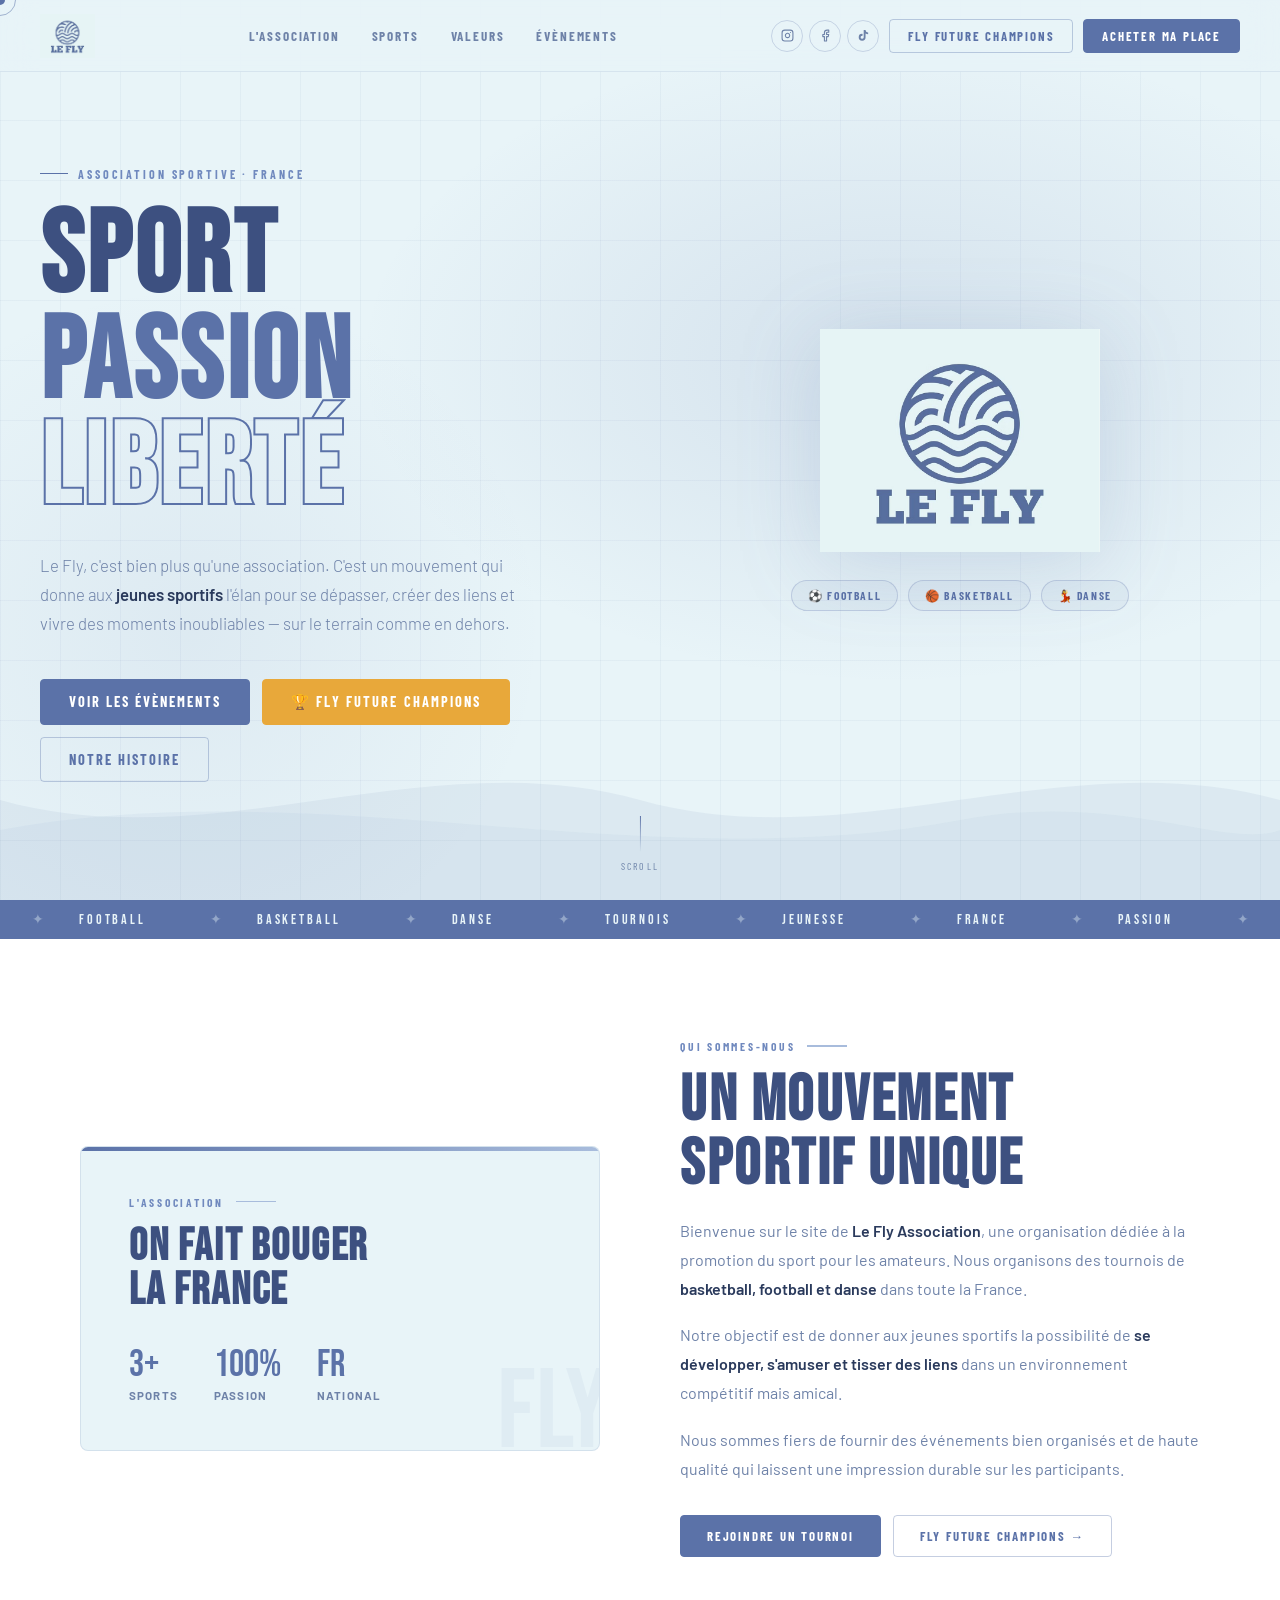
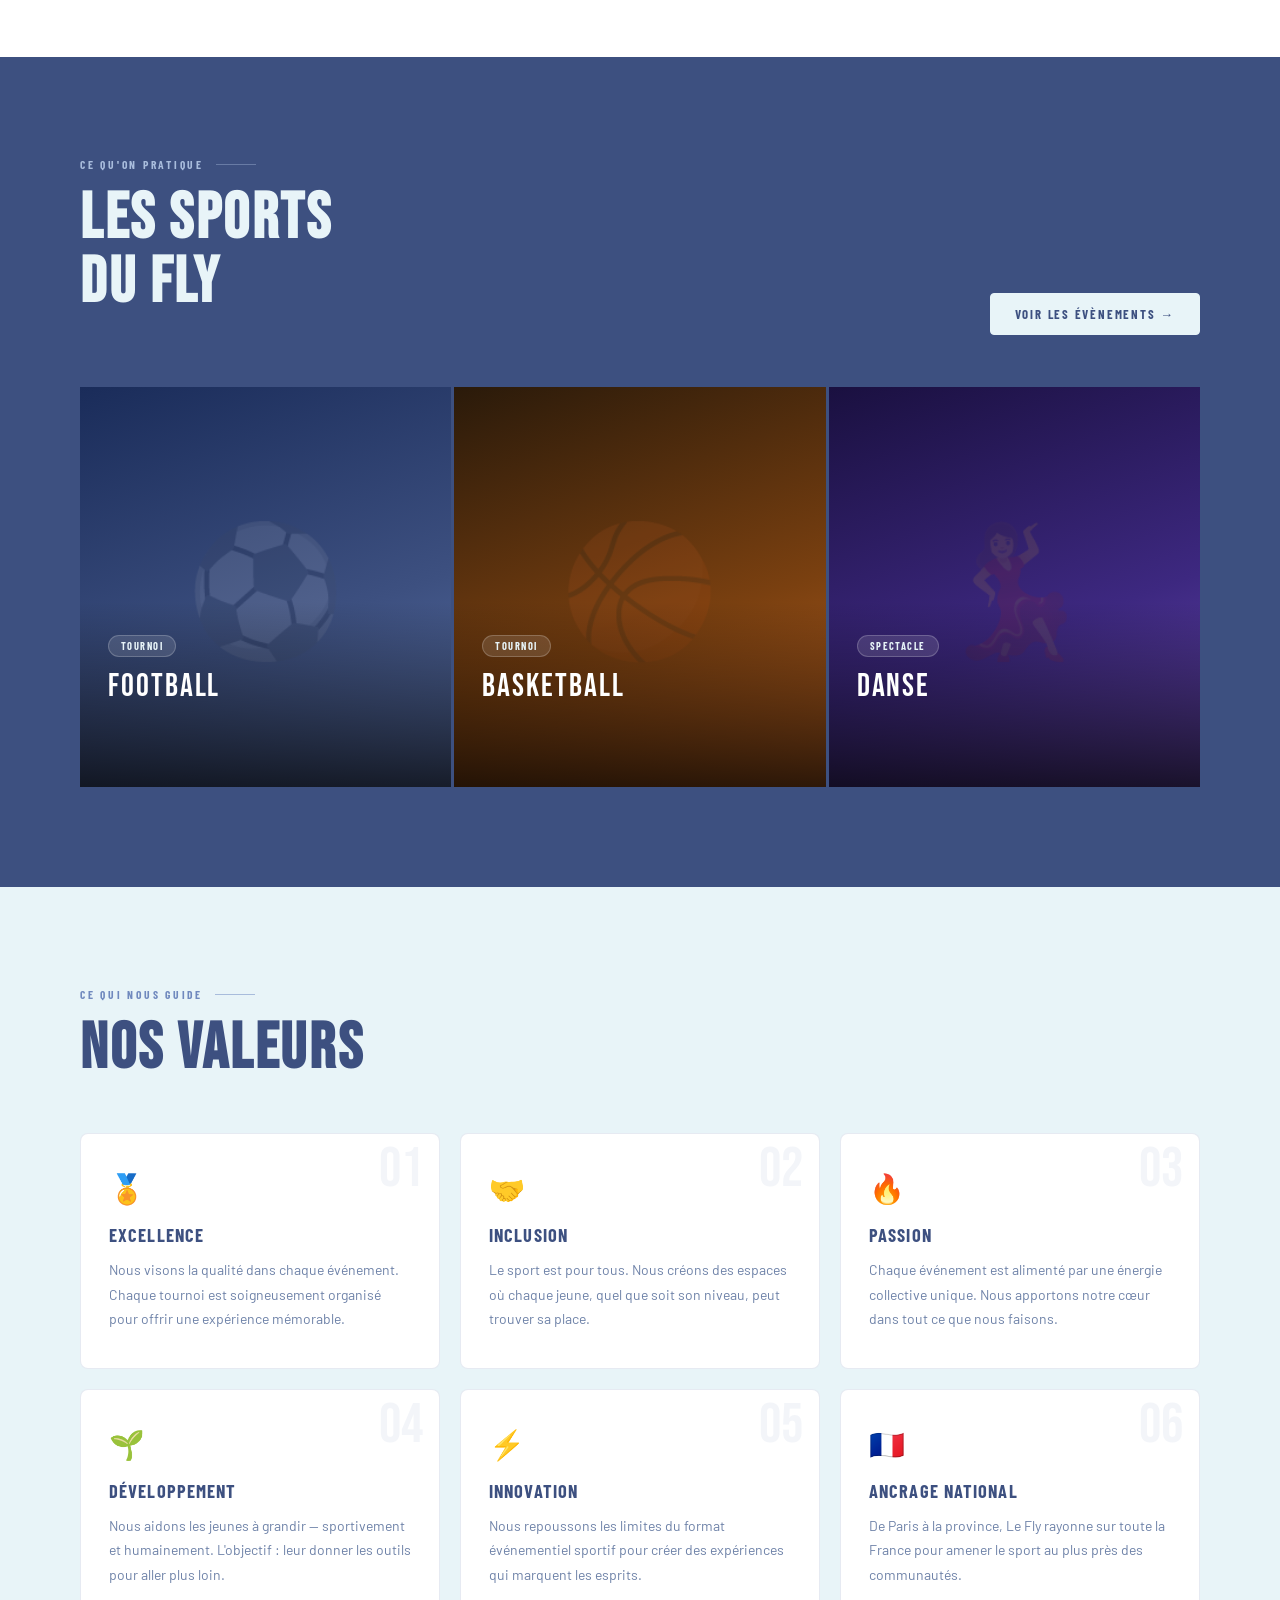
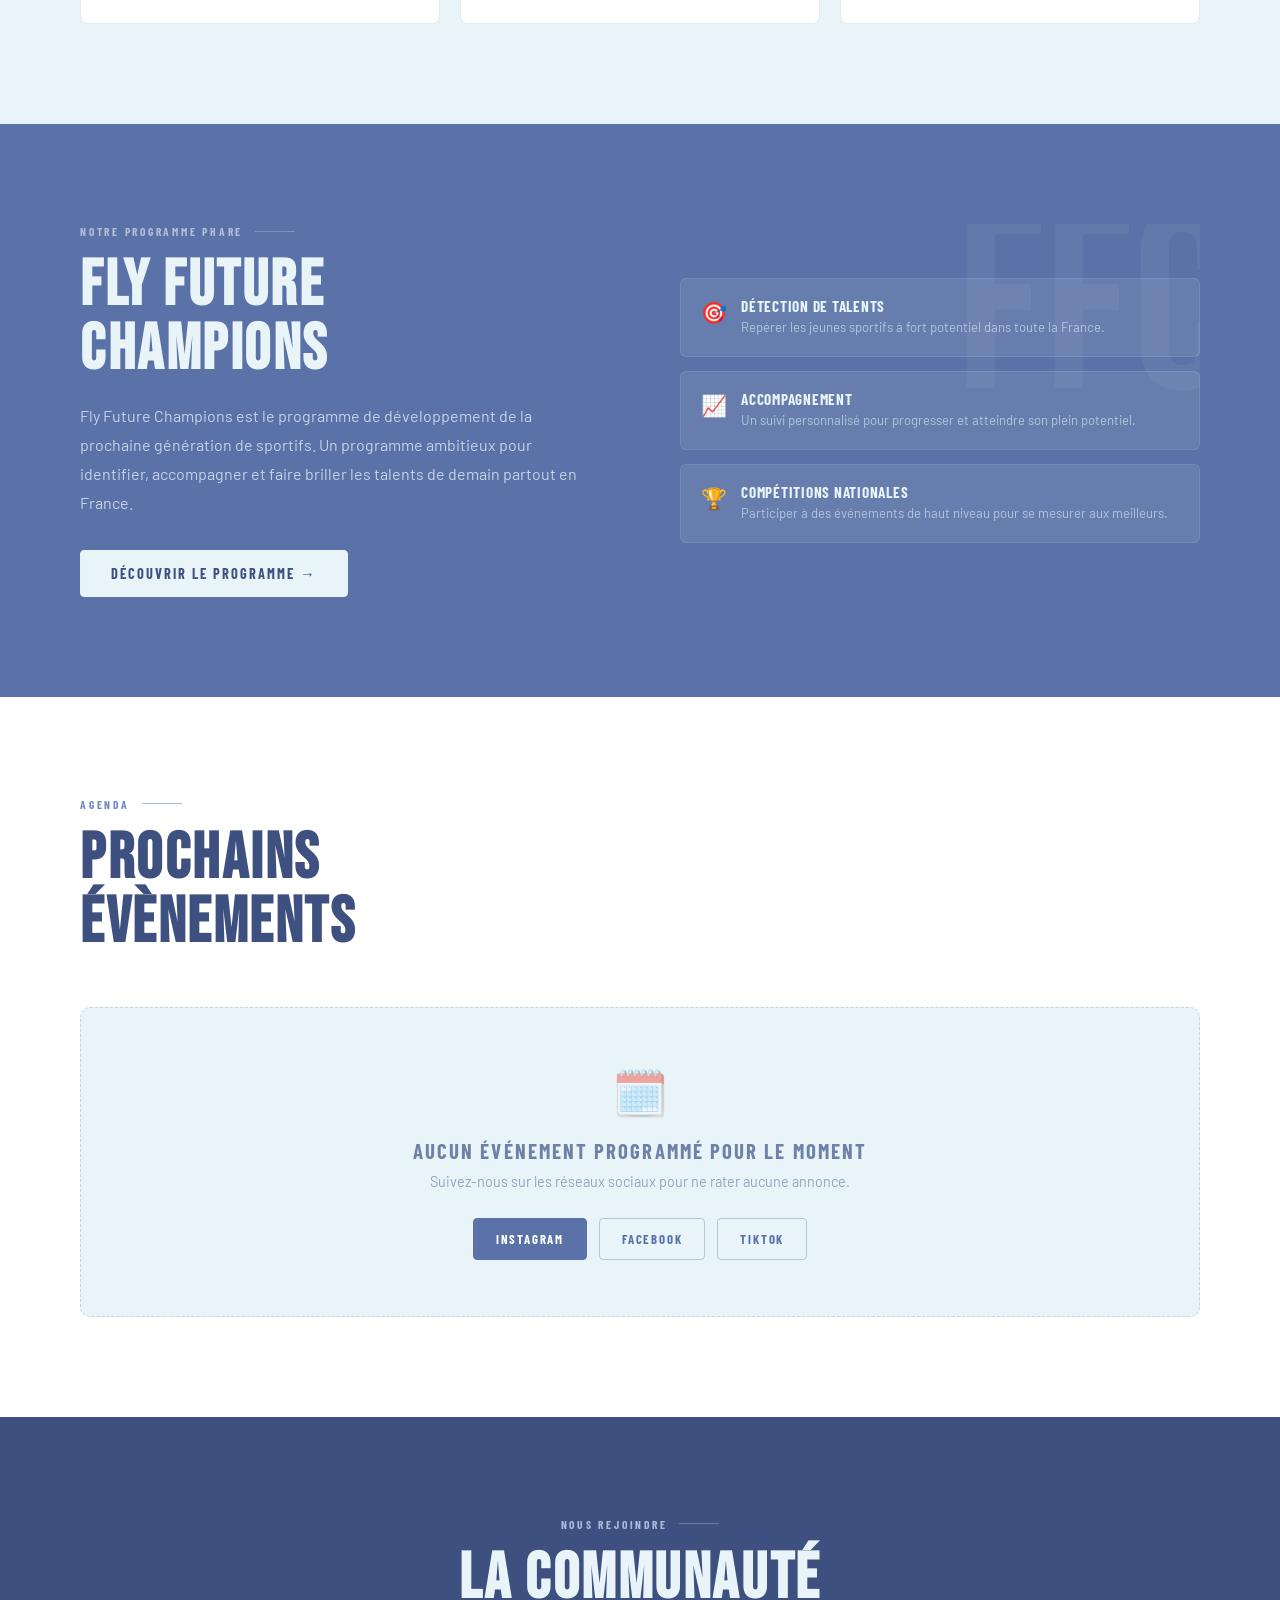
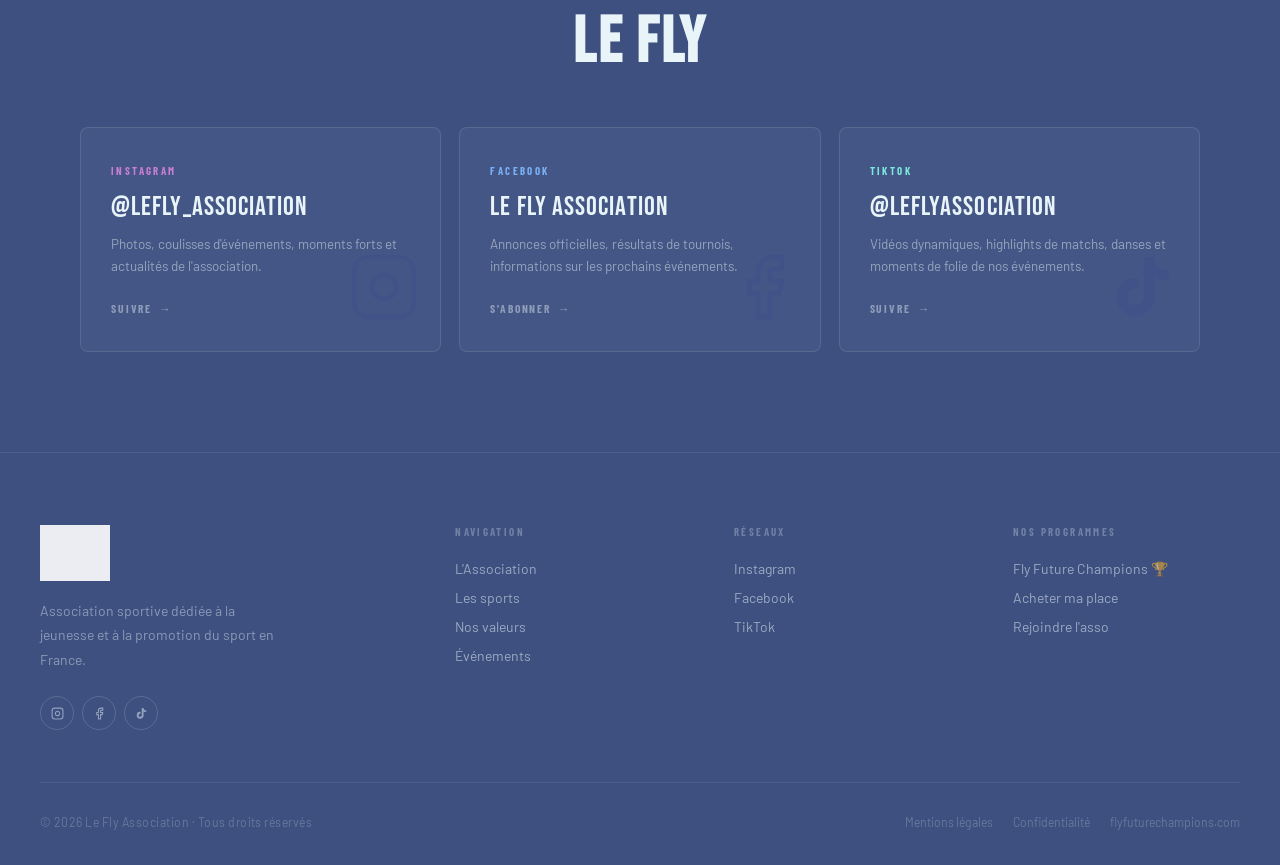
==== index.html @ 6121c0f9 "Renommage index.html pour Vercel" ====
<!DOCTYPE html>
<html lang="fr">
<head>
<meta charset="UTF-8">
<meta name="viewport" content="width=device-width, initial-scale=1.0">
<title>Le Fly Association — Sport, Passion, Liberté</title>
<link href="https://fonts.googleapis.com/css2?family=Bebas+Neue&family=Barlow+Condensed:wght@400;600;700;900&family=Barlow:ital,wght@0,300;0,400;0,600;0,800;1,400&display=swap" rel="stylesheet">
<style>
  :root {
    --blue:      #5B72A8;
    --blue-dark: #3d5080;
    --blue-mid:  #7089be;
    --blue-light:#a8bcdc;
    --ice:       #e8f4f8;
    --ice-dark:  #cde3ee;
    --white:     #ffffff;
    --text:      #2a3a5c;
    --text-soft: #6e82a8;
    --accent:    #e8a83a;
  }

  *, *::before, *::after { box-sizing: border-box; margin: 0; padding: 0; }
  html { scroll-behavior: smooth; }
  body {
    background: var(--ice);
    color: var(--text);
    font-family: 'Barlow', sans-serif;
    overflow-x: hidden;
    cursor: none;
  }

  /* CURSOR */
  .cursor { position: fixed; width: 10px; height: 10px; background: var(--blue); border-radius: 50%; pointer-events: none; z-index: 9999; transform: translate(-50%,-50%); transition: transform .15s, background .2s; }
  .cursor-ring { position: fixed; width: 32px; height: 32px; border: 1.5px solid var(--blue); border-radius: 50%; pointer-events: none; z-index: 9998; transform: translate(-50%,-50%); transition: transform .35s, opacity .3s; opacity: 0.5; }

  ::-webkit-scrollbar { width: 4px; }
  ::-webkit-scrollbar-track { background: var(--ice); }
  ::-webkit-scrollbar-thumb { background: var(--blue); border-radius: 2px; }

  /* ── HEADER ── */
  header {
    position: fixed; top: 0; left: 0; right: 0;
    z-index: 100;
    height: 72px;
    padding: 0 40px;
    display: flex; align-items: center; justify-content: space-between;
    background: rgba(232,244,248,0.92);
    backdrop-filter: blur(16px);
    -webkit-backdrop-filter: blur(16px);
    border-bottom: 1px solid rgba(91,114,168,0.12);
    transition: background .3s;
  }
  header.scrolled {
    background: rgba(255,255,255,0.96);
    box-shadow: 0 2px 20px rgba(91,114,168,0.1);
  }

  .logo-wrap {
    display: flex; align-items: center; gap: 10px;
    text-decoration: none;
  }
  .logo-img { height: 44px; width: auto; }
  .logo-text {
    font-family: 'Bebas Neue', sans-serif;
    font-size: 1.6rem;
    letter-spacing: 0.12em;
    color: var(--blue);
    display: none;
  }

  nav { display: flex; align-items: center; gap: 4px; }
  nav a {
    font-family: 'Barlow Condensed', sans-serif;
    font-size: 0.82rem; font-weight: 700;
    letter-spacing: 0.14em; text-transform: uppercase;
    color: var(--text-soft);
    text-decoration: none;
    padding: 7px 14px; border-radius: 3px;
    transition: color .2s, background .2s;
  }
  nav a:hover { color: var(--blue); background: rgba(91,114,168,0.08); }

  .header-ctas { display: flex; align-items: center; gap: 10px; }

  .social-icons { display: flex; align-items: center; gap: 6px; }
  .social-icons a {
    display: flex; align-items: center; justify-content: center;
    width: 32px; height: 32px;
    border-radius: 50%;
    border: 1.5px solid rgba(91,114,168,0.25);
    color: var(--text-soft);
    text-decoration: none;
    transition: all .25s;
  }
  .social-icons a:hover { border-color: var(--blue); color: var(--blue); background: rgba(91,114,168,0.08); }

  .btn {
    display: inline-flex; align-items: center; gap: 7px;
    font-family: 'Barlow Condensed', sans-serif;
    font-weight: 700; font-size: 0.8rem;
    letter-spacing: 0.14em; text-transform: uppercase;
    text-decoration: none;
    padding: 8px 18px; border-radius: 4px;
    transition: all .25s; white-space: nowrap;
  }
  .btn-blue { background: var(--blue); color: var(--white); border: 1.5px solid var(--blue); }
  .btn-blue:hover { background: var(--blue-dark); border-color: var(--blue-dark); transform: translateY(-1px); }
  .btn-outline { border: 1.5px solid rgba(91,114,168,0.35); color: var(--blue); }
  .btn-outline:hover { border-color: var(--blue); background: rgba(91,114,168,0.08); }
  .btn-accent { background: var(--accent); color: var(--white); border: 1.5px solid var(--accent); }
  .btn-accent:hover { background: #d4952a; border-color: #d4952a; transform: translateY(-1px); }

  /* ── HERO ── */
  #hero {
    min-height: 100vh;
    display: flex; align-items: center;
    padding: 100px 40px 60px;
    position: relative; overflow: hidden;
  }
  .hero-bg {
    position: absolute; inset: 0;
    background:
      radial-gradient(ellipse 70% 60% at 70% 40%, rgba(91,114,168,0.14) 0%, transparent 60%),
      radial-gradient(ellipse 50% 70% at 15% 70%, rgba(91,114,168,0.08) 0%, transparent 55%);
  }
  .hero-waves {
    position: absolute; bottom: 0; left: 0; right: 0;
    height: 180px; overflow: hidden;
  }
  .hero-waves svg { width: 100%; height: 100%; }

  .hero-grid {
    position: absolute; inset: 0;
    background-image:
      linear-gradient(rgba(91,114,168,.06) 1px, transparent 1px),
      linear-gradient(90deg, rgba(91,114,168,.06) 1px, transparent 1px);
    background-size: 60px 60px;
  }

  .hero-inner {
    position: relative; z-index: 2;
    display: grid; grid-template-columns: 1fr 1fr;
    gap: 80px; align-items: center;
    max-width: 1200px; margin: 0 auto; width: 100%;
  }

  .hero-left {}
  .hero-eyebrow {
    display: inline-flex; align-items: center; gap: 10px;
    font-family: 'Barlow Condensed', sans-serif;
    font-size: 0.75rem; font-weight: 700;
    letter-spacing: 0.24em; text-transform: uppercase;
    color: var(--blue-mid);
    margin-bottom: 24px;
    opacity: 0; animation: fadeUp .7s .2s forwards;
  }
  .hero-eyebrow::before { content: ''; display: block; width: 28px; height: 1.5px; background: var(--blue); }

  .hero-title {
    font-family: 'Bebas Neue', sans-serif;
    font-size: clamp(4rem, 9vw, 8rem);
    line-height: 0.92; letter-spacing: 0.03em;
    color: var(--blue-dark);
    margin-bottom: 28px;
    opacity: 0; animation: fadeUp .7s .32s forwards;
  }
  .hero-title em { font-style: normal; color: var(--blue); }
  .hero-title .stroke {
    -webkit-text-stroke: 2px var(--blue);
    color: transparent;
  }

  .hero-sub {
    font-size: 1.05rem; font-weight: 300; line-height: 1.75;
    color: var(--text-soft);
    max-width: 480px; margin-bottom: 40px;
    opacity: 0; animation: fadeUp .7s .44s forwards;
  }
  .hero-sub strong { color: var(--text); font-weight: 600; }

  .hero-actions {
    display: flex; gap: 12px; flex-wrap: wrap;
    opacity: 0; animation: fadeUp .7s .56s forwards;
  }

  .hero-right {
    display: flex; flex-direction: column; align-items: center; gap: 28px;
    opacity: 0; animation: fadeIn 1s .6s forwards;
  }
  .hero-logo-big {
    width: min(280px, 100%);
    background: transparent;
    mix-blend-mode: multiply;
    filter: drop-shadow(0 12px 40px rgba(91,114,168,0.18));
    animation: float 5s ease-in-out infinite;
  }
  .hero-sports-pills {
    display: flex; gap: 10px; flex-wrap: wrap; justify-content: center;
  }
  .pill {
    font-family: 'Barlow Condensed', sans-serif;
    font-size: 0.72rem; font-weight: 700; letter-spacing: 0.14em; text-transform: uppercase;
    padding: 7px 16px; border-radius: 20px;
    border: 1.5px solid rgba(91,114,168,0.25);
    color: var(--blue); background: rgba(91,114,168,0.06);
    display: flex; align-items: center; gap: 7px;
  }

  /* TICKER */
  .ticker-wrap { background: var(--blue); overflow: hidden; padding: 11px 0; }
  .ticker-track { display: flex; animation: ticker 25s linear infinite; white-space: nowrap; }
  .ticker-track span {
    font-family: 'Bebas Neue', sans-serif;
    font-size: 0.9rem; letter-spacing: 0.2em;
    color: var(--ice); padding: 0 32px;
  }
  .ticker-track span::before { content: '✦'; margin-right: 32px; opacity: 0.4; }

  /* ── SECTIONS ── */
  .section-inner { max-width: 1200px; margin: 0 auto; padding: 100px 40px; }
  .section-label {
    font-family: 'Barlow Condensed', sans-serif;
    font-size: 0.72rem; font-weight: 700; letter-spacing: 0.24em; text-transform: uppercase;
    color: var(--blue-mid);
    margin-bottom: 16px;
    display: flex; align-items: center; gap: 12px;
  }
  .section-label::after { content: ''; width: 40px; height: 1.5px; background: var(--blue-light); }
  .section-title {
    font-family: 'Bebas Neue', sans-serif;
    font-size: clamp(2.6rem, 5vw, 4.8rem);
    line-height: 1; letter-spacing: 0.04em;
    color: var(--blue-dark); margin-bottom: 20px;
  }

  /* ── À PROPOS ── */
  #about { background: var(--white); }
  .about-grid { display: grid; grid-template-columns: 1fr 1fr; gap: 80px; align-items: center; }

  .about-card {
    background: var(--ice);
    border: 1.5px solid rgba(91,114,168,0.15);
    border-radius: 8px; padding: 48px;
    position: relative; overflow: hidden;
  }
  .about-card::before {
    content: ''; position: absolute; top: 0; left: 0; right: 0; height: 4px;
    background: linear-gradient(90deg, var(--blue), var(--blue-light));
  }
  .about-card-watermark {
    position: absolute; right: -10px; bottom: -20px;
    font-family: 'Bebas Neue', sans-serif;
    font-size: 7rem; color: rgba(91,114,168,0.06);
    line-height: 1; pointer-events: none;
  }
  .stat-row { display: flex; gap: 36px; margin-top: 32px; }
  .stat-val { font-family: 'Bebas Neue', sans-serif; font-size: 2.4rem; color: var(--blue); line-height: 1; }
  .stat-lbl { font-size: 0.72rem; font-weight: 700; letter-spacing: 0.1em; text-transform: uppercase; color: var(--text-soft); margin-top: 3px; }

  .about-text p { font-size: 1rem; line-height: 1.8; color: var(--text-soft); margin-bottom: 18px; }
  .about-text p strong { color: var(--text); font-weight: 600; }
  .about-ctas { display: flex; gap: 12px; flex-wrap: wrap; margin-top: 32px; }

  /* ── SPORTS ── */
  #sports { background: var(--blue-dark); }
  #sports .section-label { color: var(--blue-light); }
  #sports .section-label::after { background: rgba(168,188,220,0.4); }
  #sports .section-title { color: var(--ice); }
  .sports-header { display: flex; align-items: flex-end; justify-content: space-between; margin-bottom: 52px; }

  .sports-grid { display: grid; grid-template-columns: repeat(3,1fr); gap: 3px; }
  .sport-card {
    position: relative; height: 400px; overflow: hidden; cursor: none;
  }
  .sport-bg { position: absolute; inset: 0; transition: transform .6s ease; }
  .sport-card:hover .sport-bg { transform: scale(1.05); }
  .sport-bg-foot   { background: linear-gradient(160deg, #1a2c5a 0%, #3d5080 60%, #5B72A8 100%); }
  .sport-bg-basket { background: linear-gradient(160deg, #2a1a0a 0%, #7a4010 60%, #b86020 100%); }
  .sport-bg-danse  { background: linear-gradient(160deg, #1a1040 0%, #3d2880 60%, #6848b0 100%); }

  .sport-icon-bg {
    position: absolute; inset: 0;
    display: flex; align-items: center; justify-content: center;
    font-size: 8rem; opacity: 0.1; transition: opacity .4s;
  }
  .sport-card:hover .sport-icon-bg { opacity: 0.18; }
  .sport-content {
    position: absolute; bottom: 0; left: 0; right: 0;
    padding: 32px 28px;
    background: linear-gradient(to top, rgba(0,0,0,0.85) 0%, transparent 100%);
    transform: translateY(24px); transition: transform .4s;
  }
  .sport-card:hover .sport-content { transform: translateY(0); }
  .sport-tag-pill {
    display: inline-block; background: rgba(255,255,255,0.12); border: 1px solid rgba(255,255,255,0.2);
    border-radius: 20px; padding: 4px 12px; font-size: 0.65rem; letter-spacing: 0.14em;
    text-transform: uppercase; font-weight: 700; color: var(--ice); margin-bottom: 10px;
    font-family: 'Barlow Condensed', sans-serif;
  }
  .sport-name { font-family: 'Bebas Neue', sans-serif; font-size: 2rem; letter-spacing: .06em; color: #fff; display: block; margin-bottom: 8px; }
  .sport-desc { font-size: 0.85rem; line-height: 1.6; color: rgba(255,255,255,0.55); opacity: 0; transition: opacity .4s .1s; }
  .sport-card:hover .sport-desc { opacity: 1; }

  /* ── VALEURS ── */
  #valeurs { background: var(--ice); }
  .valeurs-grid { display: grid; grid-template-columns: repeat(3,1fr); gap: 20px; margin-top: 52px; }
  .valeur-card {
    border: 1.5px solid rgba(91,114,168,0.15); border-radius: 8px;
    padding: 36px 28px; position: relative; overflow: hidden;
    background: var(--white);
    transition: border-color .3s, transform .3s, box-shadow .3s;
  }
  .valeur-card:hover { border-color: rgba(91,114,168,0.4); transform: translateY(-4px); box-shadow: 0 12px 40px rgba(91,114,168,0.12); }
  .valeur-num { font-family: 'Bebas Neue', sans-serif; font-size: 3.5rem; color: rgba(91,114,168,0.07); position: absolute; top: 8px; right: 16px; line-height: 1; }
  .valeur-icon { font-size: 1.8rem; margin-bottom: 18px; }
  .valeur-title { font-family: 'Barlow Condensed', sans-serif; font-size: 1.15rem; font-weight: 700; letter-spacing: .06em; text-transform: uppercase; color: var(--blue-dark); margin-bottom: 12px; }
  .valeur-desc { font-size: 0.875rem; line-height: 1.75; color: var(--text-soft); }

  /* ── FFC ── */
  #ffc { background: var(--blue); }
  .ffc-inner { display: grid; grid-template-columns: 1fr 1fr; gap: 80px; align-items: center; position: relative; overflow: hidden; }
  #ffc .section-label { color: rgba(232,244,248,0.6); }
  #ffc .section-label::after { background: rgba(232,244,248,0.25); }
  #ffc .section-title { color: var(--ice); }
  .ffc-text { font-size: 1rem; line-height: 1.8; color: rgba(232,244,248,0.75); margin-bottom: 32px; }
  .ffc-bg-num {
    position: absolute; right: -30px; top: -40px;
    font-family: 'Bebas Neue', sans-serif;
    font-size: 20vw; color: rgba(255,255,255,0.05);
    line-height: 1; pointer-events: none; white-space: nowrap;
  }
  .ffc-features { display: flex; flex-direction: column; gap: 14px; }
  .ffc-feat { display: flex; align-items: flex-start; gap: 14px; padding: 18px 20px; background: rgba(255,255,255,0.08); border-radius: 6px; border: 1px solid rgba(255,255,255,0.1); }
  .ffc-feat-icon { font-size: 1.3rem; flex-shrink: 0; margin-top: 2px; }
  .ffc-feat-title { font-family: 'Barlow Condensed', sans-serif; font-weight: 700; font-size: 0.95rem; letter-spacing: .05em; text-transform: uppercase; color: var(--ice); margin-bottom: 3px; }
  .ffc-feat-desc { font-size: 0.82rem; color: rgba(232,244,248,0.6); line-height: 1.5; }
  .btn-ice { background: var(--ice); color: var(--blue-dark); border: 1.5px solid var(--ice); }
  .btn-ice:hover { background: var(--white); border-color: var(--white); transform: translateY(-1px); }

  /* ── ÉVÉNEMENTS ── */
  #evenements { background: var(--white); }
  .events-empty {
    margin-top: 52px; border: 1.5px dashed rgba(91,114,168,0.25); border-radius: 10px;
    padding: 56px; text-align: center; background: var(--ice);
  }
  .events-icon { font-size: 2.8rem; margin-bottom: 18px; opacity: 0.45; }
  .events-empty h3 { font-family: 'Barlow Condensed', sans-serif; font-size: 1.3rem; font-weight: 700; letter-spacing: .1em; text-transform: uppercase; color: var(--text-soft); margin-bottom: 10px; }
  .events-empty p { font-size: 0.9rem; color: var(--text-soft); opacity: 0.7; margin-bottom: 28px; }
  .events-ctas { display: flex; gap: 12px; justify-content: center; flex-wrap: wrap; }

  /* ── SOCIALS ── */
  #socials { background: var(--blue-dark); }
  #socials .section-label { color: var(--blue-light); }
  #socials .section-label::after { background: rgba(168,188,220,0.4); }
  #socials .section-title { color: var(--ice); }
  .socials-intro { text-align: center; margin-bottom: 52px; }
  .socials-grid { display: grid; grid-template-columns: repeat(3,1fr); gap: 18px; }
  .social-card {
    display: flex; flex-direction: column;
    border: 1.5px solid rgba(255,255,255,0.1); border-radius: 8px;
    padding: 36px 30px; text-decoration: none;
    position: relative; overflow: hidden;
    transition: all .35s ease; background: rgba(255,255,255,0.04);
  }
  .social-card:hover { border-color: rgba(255,255,255,0.25); transform: translateY(-4px); background: rgba(255,255,255,0.08); }
  .social-platform { font-family: 'Barlow Condensed', sans-serif; font-size: 0.68rem; font-weight: 700; letter-spacing: .22em; text-transform: uppercase; margin-bottom: 14px; }
  .social-insta .social-platform { color: #c97ed4; }
  .social-fb .social-platform { color: #7ab0f5; }
  .social-tt .social-platform { color: #7de8df; }
  .social-handle { font-family: 'Bebas Neue', sans-serif; font-size: 1.7rem; letter-spacing: .04em; color: var(--ice); margin-bottom: 10px; }
  .social-desc { font-size: 0.84rem; line-height: 1.65; color: rgba(232,244,248,0.5); flex: 1; }
  .social-cta { margin-top: 24px; font-family: 'Barlow Condensed', sans-serif; font-size: 0.72rem; font-weight: 700; letter-spacing: .16em; text-transform: uppercase; color: rgba(232,244,248,0.45); display: flex; align-items: center; gap: 7px; transition: color .25s; }
  .social-card:hover .social-cta { color: var(--ice); }
  .social-cta::after { content: '→'; }
  .social-icon-bg { position: absolute; right: 20px; bottom: 14px; font-size: 4.5rem; opacity: 0.04; transition: opacity .4s, transform .4s; }
  .social-card:hover .social-icon-bg { opacity: 0.09; transform: scale(1.1) rotate(-5deg); }

  /* ── FOOTER ── */
  footer { background: var(--blue-dark); border-top: 1px solid rgba(255,255,255,0.08); padding: 72px 40px 36px; }
  .footer-inner { max-width: 1200px; margin: 0 auto; }
  .footer-top { display: grid; grid-template-columns: 1.6fr 1fr 1fr 1fr; gap: 52px; padding-bottom: 52px; border-bottom: 1px solid rgba(255,255,255,0.08); }
  .footer-brand .logo-wrap { margin-bottom: 18px; }
  .footer-logo { height: 56px; width: auto; filter: brightness(0) invert(1); opacity: 0.9; }
  .footer-brand p { font-size: 0.875rem; line-height: 1.75; color: rgba(232,244,248,0.45); max-width: 240px; margin-bottom: 24px; }
  .footer-social-row { display: flex; gap: 8px; }
  .footer-social-row a { display: flex; align-items: center; justify-content: center; width: 34px; height: 34px; border-radius: 50%; border: 1.5px solid rgba(255,255,255,0.15); color: rgba(232,244,248,0.5); text-decoration: none; font-size: 0.78rem; transition: all .25s; }
  .footer-social-row a:hover { border-color: var(--ice); color: var(--ice); background: rgba(255,255,255,0.08); }
  .footer-col h4 { font-family: 'Barlow Condensed', sans-serif; font-size: 0.68rem; font-weight: 700; letter-spacing: .22em; text-transform: uppercase; color: rgba(232,244,248,0.3); margin-bottom: 20px; }
  .footer-col ul { list-style: none; }
  .footer-col li { margin-bottom: 10px; }
  .footer-col a { font-size: 0.875rem; color: rgba(232,244,248,0.55); text-decoration: none; transition: color .2s; }
  .footer-col a:hover { color: var(--ice); }
  .footer-bottom { display: flex; align-items: center; justify-content: space-between; padding-top: 32px; }
  .footer-copy { font-size: 0.76rem; color: rgba(232,244,248,0.25); letter-spacing: .04em; }
  .footer-blinks { display: flex; gap: 20px; }
  .footer-blinks a { font-size: 0.76rem; color: rgba(232,244,248,0.25); text-decoration: none; transition: color .2s; }
  .footer-blinks a:hover { color: rgba(232,244,248,0.6); }

  /* ── ANIMATIONS ── */
  @keyframes fadeUp { from { opacity:0; transform:translateY(22px); } to { opacity:1; transform:translateY(0); } }
  @keyframes fadeIn { from { opacity:0; } to { opacity:1; } }
  @keyframes float { 0%,100% { transform: translateY(0); } 50% { transform: translateY(-14px); } }
  @keyframes ticker { from { transform:translateX(0); } to { transform:translateX(-50%); } }
  @keyframes scrollLine { 0%,100% { opacity:.3; transform:scaleY(1); } 50% { opacity:1; transform:scaleY(.65); } }

  .reveal { opacity:0; transform:translateY(28px); transition: opacity .7s ease, transform .7s ease; }
  .reveal.visible { opacity:1; transform:translateY(0); }
  .reveal-d1 { transition-delay: .1s; }
  .reveal-d2 { transition-delay: .2s; }
  .reveal-d3 { transition-delay: .3s; }

  .hero-scroll { position: absolute; bottom: 28px; left: 50%; transform: translateX(-50%); display: flex; flex-direction: column; align-items: center; gap: 8px; opacity:0; animation: fadeIn 1s 1.1s forwards; }
  .hero-scroll span { font-family:'Barlow Condensed',sans-serif; font-size:.62rem; letter-spacing:.22em; text-transform:uppercase; color:var(--text-soft); }
  .scroll-line { width:1px; height:36px; background: linear-gradient(to bottom, var(--blue), transparent); animation: scrollLine 2s ease infinite; }

  /* RESPONSIVE */
  @media (max-width:900px) {
    header { padding:0 20px; }
    nav { display:none; }
    .hero-inner { grid-template-columns:1fr; gap:40px; }
    .hero-right { display:none; }
    .section-inner { padding:64px 20px; }
    .about-grid { grid-template-columns:1fr; gap:36px; }
    .sports-grid { grid-template-columns:1fr; }
    .sport-card { height:260px; }
    .valeurs-grid { grid-template-columns:1fr 1fr; }
    .ffc-inner { grid-template-columns:1fr; gap:36px; }
    .socials-grid { grid-template-columns:1fr; }
    .footer-top { grid-template-columns:1fr 1fr; gap:36px; }
    footer { padding:52px 20px 28px; }
    .footer-bottom { flex-direction:column; gap:14px; text-align:center; }
  }
  @media (max-width:540px) {
    .valeurs-grid { grid-template-columns:1fr; }
    .header-ctas .btn-outline { display:none; }
  }
</style>
</head>
<body>

<div class="cursor" id="cursor"></div>
<div class="cursor-ring" id="cursorRing"></div>

<!-- HEADER -->
<header id="siteHeader">
  <a href="#" class="logo-wrap">
    <img src="[data-uri]" alt="Le Fly Association" class="logo-img">
  </a>

  <nav>
    <a href="#about">L'Association</a>
    <a href="#sports">Sports</a>
    <a href="#valeurs">Valeurs</a>
    <a href="#evenements">Évènements</a>
  </nav>

  <div class="header-ctas">
    <div class="social-icons">
      <a href="https://www.instagram.com/lefly_association/" target="_blank" title="Instagram">
        <svg width="13" height="13" viewBox="0 0 24 24" fill="none" stroke="currentColor" stroke-width="2" stroke-linecap="round" stroke-linejoin="round"><rect x="2" y="2" width="20" height="20" rx="5"/><path d="M16 11.37A4 4 0 1 1 12.63 8 4 4 0 0 1 16 11.37z"/><line x1="17.5" y1="6.5" x2="17.51" y2="6.5"/></svg>
      </a>
      <a href="https://www.facebook.com/leflyassociation/" target="_blank" title="Facebook">
        <svg width="13" height="13" viewBox="0 0 24 24" fill="none" stroke="currentColor" stroke-width="2" stroke-linecap="round" stroke-linejoin="round"><path d="M18 2h-3a5 5 0 0 0-5 5v3H7v4h3v8h4v-8h3l1-4h-4V7a1 1 0 0 1 1-1h3z"/></svg>
      </a>
      <a href="https://www.tiktok.com/@leflyassociation" target="_blank" title="TikTok">
        <svg width="13" height="13" viewBox="0 0 24 24" fill="currentColor"><path d="M19.59 6.69a4.83 4.83 0 0 1-3.77-4.25V2h-3.45v13.67a2.89 2.89 0 0 1-2.88 2.5 2.89 2.89 0 0 1-2.89-2.89 2.89 2.89 0 0 1 2.89-2.89c.28 0 .54.04.79.1V9.01a6.27 6.27 0 0 0-.79-.05 6.34 6.34 0 0 0-6.34 6.34 6.34 6.34 0 0 0 6.34 6.34 6.34 6.34 0 0 0 6.33-6.34v-7a8.16 8.16 0 0 0 4.77 1.52V6.4a4.85 4.85 0 0 1-1-.29z"/></svg>
      </a>
    </div>
    <a href="https://flyfuturechampions.com/" target="_blank" class="btn btn-outline">Fly Future Champions</a>
    <a href="#evenements" class="btn btn-blue">Acheter ma place</a>
  </div>
</header>

<!-- HERO -->
<section id="hero">
  <div class="hero-bg"></div>
  <div class="hero-grid"></div>
  <div class="hero-inner">
    <div class="hero-left">
      <div class="hero-eyebrow">Association Sportive · France</div>
      <h1 class="hero-title">
        SPORT<br>
        <em>PASSION</em><br>
        <span class="stroke">LIBERTÉ</span>
      </h1>
      <p class="hero-sub">
        Le Fly, c'est bien plus qu'une association. C'est un mouvement qui donne aux <strong>jeunes sportifs</strong> l'élan pour se dépasser, créer des liens et vivre des moments inoubliables — sur le terrain comme en dehors.
      </p>
      <div class="hero-actions">
        <a href="#evenements" class="btn btn-blue" style="padding:13px 28px;font-size:.9rem;">Voir les évènements</a>
        <a href="https://flyfuturechampions.com/" target="_blank" class="btn btn-accent" style="padding:13px 28px;font-size:.9rem;">🏆 Fly Future Champions</a>
        <a href="#about" class="btn btn-outline" style="padding:13px 28px;font-size:.9rem;">Notre histoire</a>
      </div>
    </div>
    <div class="hero-right">
      <img src="[data-uri]" alt="Le Fly" class="hero-logo-big">
      <div class="hero-sports-pills">
        <span class="pill">⚽ Football</span>
        <span class="pill">🏀 Basketball</span>
        <span class="pill">💃 Danse</span>
      </div>
    </div>
  </div>
  <div class="hero-scroll">
    <div class="scroll-line"></div>
    <span>Scroll</span>
  </div>
  <div class="hero-waves">
    <svg viewBox="0 0 1440 180" preserveAspectRatio="none" xmlns="http://www.w3.org/2000/svg">
      <path d="M0,80 C240,140 480,20 720,80 C960,140 1200,20 1440,80 L1440,180 L0,180 Z" fill="rgba(91,114,168,0.08)"/>
      <path d="M0,110 C360,50 720,160 1080,100 C1260,70 1380,130 1440,110 L1440,180 L0,180 Z" fill="rgba(91,114,168,0.05)"/>
    </svg>
  </div>
</section>

<!-- TICKER -->
<div class="ticker-wrap">
  <div class="ticker-track">
    <span>Football</span><span>Basketball</span><span>Danse</span><span>Tournois</span><span>Jeunesse</span><span>France</span><span>Passion</span><span>Le Fly</span><span>Compétition</span>
    <span>Football</span><span>Basketball</span><span>Danse</span><span>Tournois</span><span>Jeunesse</span><span>France</span><span>Passion</span><span>Le Fly</span><span>Compétition</span>
  </div>
</div>

<!-- À PROPOS -->
<section id="about">
  <div class="section-inner">
    <div class="about-grid">
      <div class="about-card reveal">
        <div class="about-card-watermark">FLY</div>
        <div class="section-label">L'Association</div>
        <h2 class="section-title" style="font-size:2.8rem;">On fait bouger<br>la France</h2>
        <div class="stat-row">
          <div class="stat"><div class="stat-val">3+</div><div class="stat-lbl">Sports</div></div>
          <div class="stat"><div class="stat-val">100%</div><div class="stat-lbl">Passion</div></div>
          <div class="stat"><div class="stat-val">FR</div><div class="stat-lbl">National</div></div>
        </div>
      </div>
      <div class="about-text reveal reveal-d2">
        <div class="section-label">Qui sommes-nous</div>
        <h2 class="section-title">Un mouvement<br>sportif unique</h2>
        <p>Bienvenue sur le site de <strong>Le Fly Association</strong>, une organisation dédiée à la promotion du sport pour les amateurs. Nous organisons des tournois de <strong>basketball, football et danse</strong> dans toute la France.</p>
        <p>Notre objectif est de donner aux jeunes sportifs la possibilité de <strong>se développer, s'amuser et tisser des liens</strong> dans un environnement compétitif mais amical.</p>
        <p>Nous sommes fiers de fournir des événements bien organisés et de haute qualité qui laissent une impression durable sur les participants.</p>
        <div class="about-ctas">
          <a href="#evenements" class="btn btn-blue" style="padding:12px 26px;">Rejoindre un tournoi</a>
          <a href="https://flyfuturechampions.com/" target="_blank" class="btn btn-outline" style="padding:12px 26px;">Fly Future Champions →</a>
        </div>
      </div>
    </div>
  </div>
</section>

<!-- SPORTS -->
<section id="sports">
  <div class="section-inner">
    <div class="sports-header reveal">
      <div>
        <div class="section-label">Ce qu'on pratique</div>
        <h2 class="section-title">Les sports<br>du Fly</h2>
      </div>
      <a href="#evenements" class="btn btn-ice" style="padding:12px 24px;">Voir les évènements →</a>
    </div>
    <div class="sports-grid">
      <div class="sport-card reveal">
        <div class="sport-bg sport-bg-foot"></div>
        <div class="sport-icon-bg">⚽</div>
        <div class="sport-content">
          <span class="sport-tag-pill">Tournoi</span>
          <span class="sport-name">Football</span>
          <p class="sport-desc">Des tournois de foot intenses, bien organisés, pour tous les niveaux. L'occasion de s'exprimer sur le terrain et de vivre la passion du ballon rond.</p>
        </div>
      </div>
      <div class="sport-card reveal reveal-d1">
        <div class="sport-bg sport-bg-basket"></div>
        <div class="sport-icon-bg">🏀</div>
        <div class="sport-content">
          <span class="sport-tag-pill">Tournoi</span>
          <span class="sport-name">Basketball</span>
          <p class="sport-desc">Compétitions de basket dynamiques où chaque équipe donne le meilleur d'elle-même. Esprit d'équipe et adrénaline garantis.</p>
        </div>
      </div>
      <div class="sport-card reveal reveal-d2">
        <div class="sport-bg sport-bg-danse"></div>
        <div class="sport-icon-bg">💃</div>
        <div class="sport-content">
          <span class="sport-tag-pill">Spectacle</span>
          <span class="sport-name">Danse</span>
          <p class="sport-desc">L'expression corporelle à son sommet. Des compétitions où créativité, technique et énergie se rencontrent sur scène.</p>
        </div>
      </div>
    </div>
  </div>
</section>

<!-- VALEURS -->
<section id="valeurs">
  <div class="section-inner">
    <div class="reveal">
      <div class="section-label">Ce qui nous guide</div>
      <h2 class="section-title">Nos valeurs</h2>
    </div>
    <div class="valeurs-grid">
      <div class="valeur-card reveal"><div class="valeur-num">01</div><div class="valeur-icon">🏅</div><div class="valeur-title">Excellence</div><p class="valeur-desc">Nous visons la qualité dans chaque événement. Chaque tournoi est soigneusement organisé pour offrir une expérience mémorable.</p></div>
      <div class="valeur-card reveal reveal-d1"><div class="valeur-num">02</div><div class="valeur-icon">🤝</div><div class="valeur-title">Inclusion</div><p class="valeur-desc">Le sport est pour tous. Nous créons des espaces où chaque jeune, quel que soit son niveau, peut trouver sa place.</p></div>
      <div class="valeur-card reveal reveal-d2"><div class="valeur-num">03</div><div class="valeur-icon">🔥</div><div class="valeur-title">Passion</div><p class="valeur-desc">Chaque événement est alimenté par une énergie collective unique. Nous apportons notre cœur dans tout ce que nous faisons.</p></div>
      <div class="valeur-card reveal"><div class="valeur-num">04</div><div class="valeur-icon">🌱</div><div class="valeur-title">Développement</div><p class="valeur-desc">Nous aidons les jeunes à grandir — sportivement et humainement. L'objectif : leur donner les outils pour aller plus loin.</p></div>
      <div class="valeur-card reveal reveal-d1"><div class="valeur-num">05</div><div class="valeur-icon">⚡</div><div class="valeur-title">Innovation</div><p class="valeur-desc">Nous repoussons les limites du format événementiel sportif pour créer des expériences qui marquent les esprits.</p></div>
      <div class="valeur-card reveal reveal-d2"><div class="valeur-num">06</div><div class="valeur-icon">🇫🇷</div><div class="valeur-title">Ancrage national</div><p class="valeur-desc">De Paris à la province, Le Fly rayonne sur toute la France pour amener le sport au plus près des communautés.</p></div>
    </div>
  </div>
</section>

<!-- FLY FUTURE CHAMPIONS -->
<section id="ffc">
  <div class="section-inner">
    <div class="ffc-inner">
      <div class="ffc-bg-num">FFC</div>
      <div class="reveal">
        <div class="section-label">Notre programme phare</div>
        <h2 class="section-title">Fly Future<br>Champions</h2>
        <p class="ffc-text">Fly Future Champions est le programme de développement de la prochaine génération de sportifs. Un programme ambitieux pour identifier, accompagner et faire briller les talents de demain partout en France.</p>
        <a href="https://flyfuturechampions.com/" target="_blank" class="btn btn-ice" style="padding:14px 30px;font-size:.9rem;">Découvrir le programme →</a>
      </div>
      <div class="ffc-features reveal reveal-d2">
        <div class="ffc-feat"><div class="ffc-feat-icon">🎯</div><div><div class="ffc-feat-title">Détection de talents</div><p class="ffc-feat-desc">Repérer les jeunes sportifs à fort potentiel dans toute la France.</p></div></div>
        <div class="ffc-feat"><div class="ffc-feat-icon">📈</div><div><div class="ffc-feat-title">Accompagnement</div><p class="ffc-feat-desc">Un suivi personnalisé pour progresser et atteindre son plein potentiel.</p></div></div>
        <div class="ffc-feat"><div class="ffc-feat-icon">🏆</div><div><div class="ffc-feat-title">Compétitions nationales</div><p class="ffc-feat-desc">Participer à des événements de haut niveau pour se mesurer aux meilleurs.</p></div></div>
      </div>
    </div>
  </div>
</section>

<!-- ÉVÉNEMENTS -->
<section id="evenements">
  <div class="section-inner">
    <div class="reveal">
      <div class="section-label">Agenda</div>
      <h2 class="section-title">Prochains<br>évènements</h2>
    </div>
    <div class="events-empty reveal">
      <div class="events-icon">🗓️</div>
      <h3>Aucun événement programmé pour le moment</h3>
      <p>Suivez-nous sur les réseaux sociaux pour ne rater aucune annonce.</p>
      <div class="events-ctas">
        <a href="https://www.instagram.com/lefly_association/" target="_blank" class="btn btn-blue" style="padding:12px 22px;">Instagram</a>
        <a href="https://www.facebook.com/leflyassociation/" target="_blank" class="btn btn-outline" style="padding:12px 22px;">Facebook</a>
        <a href="https://www.tiktok.com/@leflyassociation" target="_blank" class="btn btn-outline" style="padding:12px 22px;">TikTok</a>
      </div>
    </div>
  </div>
</section>

<!-- RÉSEAUX SOCIAUX -->
<section id="socials">
  <div class="section-inner">
    <div class="socials-intro reveal">
      <div class="section-label" style="justify-content:center;">Nous rejoindre</div>
      <h2 class="section-title" style="text-align:center;">La communauté<br>Le Fly</h2>
    </div>
    <div class="socials-grid">
      <a href="https://www.instagram.com/lefly_association/" target="_blank" class="social-card social-insta reveal">
        <div class="social-platform">Instagram</div>
        <div class="social-handle">@lefly_association</div>
        <p class="social-desc">Photos, coulisses d'événements, moments forts et actualités de l'association.</p>
        <div class="social-cta">Suivre</div>
        <div class="social-icon-bg"><svg viewBox="0 0 24 24" fill="none" stroke="currentColor" stroke-width="1.5" width="1em" height="1em"><rect x="2" y="2" width="20" height="20" rx="5"/><path d="M16 11.37A4 4 0 1 1 12.63 8 4 4 0 0 1 16 11.37z"/><line x1="17.5" y1="6.5" x2="17.51" y2="6.5"/></svg></div>
      </a>
      <a href="https://www.facebook.com/leflyassociation/" target="_blank" class="social-card social-fb reveal reveal-d1">
        <div class="social-platform">Facebook</div>
        <div class="social-handle">Le Fly Association</div>
        <p class="social-desc">Annonces officielles, résultats de tournois, informations sur les prochains événements.</p>
        <div class="social-cta">S'abonner</div>
        <div class="social-icon-bg"><svg viewBox="0 0 24 24" fill="none" stroke="currentColor" stroke-width="1.5" width="1em" height="1em"><path d="M18 2h-3a5 5 0 0 0-5 5v3H7v4h3v8h4v-8h3l1-4h-4V7a1 1 0 0 1 1-1h3z"/></svg></div>
      </a>
      <a href="https://www.tiktok.com/@leflyassociation" target="_blank" class="social-card social-tt reveal reveal-d2">
        <div class="social-platform">TikTok</div>
        <div class="social-handle">@leflyassociation</div>
        <p class="social-desc">Vidéos dynamiques, highlights de matchs, danses et moments de folie de nos événements.</p>
        <div class="social-cta">Suivre</div>
        <div class="social-icon-bg"><svg viewBox="0 0 24 24" fill="currentColor" width="1em" height="1em"><path d="M19.59 6.69a4.83 4.83 0 0 1-3.77-4.25V2h-3.45v13.67a2.89 2.89 0 0 1-2.88 2.5 2.89 2.89 0 0 1-2.89-2.89 2.89 2.89 0 0 1 2.89-2.89c.28 0 .54.04.79.1V9.01a6.27 6.27 0 0 0-.79-.05 6.34 6.34 0 0 0-6.34 6.34 6.34 6.34 0 0 0 6.34 6.34 6.34 6.34 0 0 0 6.33-6.34v-7a8.16 8.16 0 0 0 4.77 1.52V6.4a4.85 4.85 0 0 1-1-.29z"/></svg></div>
      </a>
    </div>
  </div>
</section>

<!-- FOOTER -->
<footer>
  <div class="footer-inner">
    <div class="footer-top">
      <div class="footer-brand">
        <a href="#" class="logo-wrap"><img src="[data-uri]" alt="Le Fly" class="footer-logo"></a>
        <p>Association sportive dédiée à la jeunesse et à la promotion du sport en France.</p>
        <div class="footer-social-row">
          <a href="https://www.instagram.com/lefly_association/" target="_blank">
            <svg width="13" height="13" viewBox="0 0 24 24" fill="none" stroke="currentColor" stroke-width="2"><rect x="2" y="2" width="20" height="20" rx="5"/><path d="M16 11.37A4 4 0 1 1 12.63 8 4 4 0 0 1 16 11.37z"/><line x1="17.5" y1="6.5" x2="17.51" y2="6.5"/></svg>
          </a>
          <a href="https://www.facebook.com/leflyassociation/" target="_blank">
            <svg width="13" height="13" viewBox="0 0 24 24" fill="none" stroke="currentColor" stroke-width="2"><path d="M18 2h-3a5 5 0 0 0-5 5v3H7v4h3v8h4v-8h3l1-4h-4V7a1 1 0 0 1 1-1h3z"/></svg>
          </a>
          <a href="https://www.tiktok.com/@leflyassociation" target="_blank">
            <svg width="13" height="13" viewBox="0 0 24 24" fill="currentColor"><path d="M19.59 6.69a4.83 4.83 0 0 1-3.77-4.25V2h-3.45v13.67a2.89 2.89 0 0 1-2.88 2.5 2.89 2.89 0 0 1-2.89-2.89 2.89 2.89 0 0 1 2.89-2.89c.28 0 .54.04.79.1V9.01a6.27 6.27 0 0 0-.79-.05 6.34 6.34 0 0 0-6.34 6.34 6.34 6.34 0 0 0 6.34 6.34 6.34 6.34 0 0 0 6.33-6.34v-7a8.16 8.16 0 0 0 4.77 1.52V6.4a4.85 4.85 0 0 1-1-.29z"/></svg>
          </a>
        </div>
      </div>
      <div class="footer-col">
        <h4>Navigation</h4>
        <ul>
          <li><a href="#about">L'Association</a></li>
          <li><a href="#sports">Les sports</a></li>
          <li><a href="#valeurs">Nos valeurs</a></li>
          <li><a href="#evenements">Événements</a></li>
        </ul>
      </div>
      <div class="footer-col">
        <h4>Réseaux</h4>
        <ul>
          <li><a href="https://www.instagram.com/lefly_association/" target="_blank">Instagram</a></li>
          <li><a href="https://www.facebook.com/leflyassociation/" target="_blank">Facebook</a></li>
          <li><a href="https://www.tiktok.com/@leflyassociation" target="_blank">TikTok</a></li>
        </ul>
      </div>
      <div class="footer-col">
        <h4>Nos programmes</h4>
        <ul>
          <li><a href="https://flyfuturechampions.com/" target="_blank">Fly Future Champions 🏆</a></li>
          <li><a href="#evenements">Acheter ma place</a></li>
          <li><a href="#about">Rejoindre l'asso</a></li>
        </ul>
      </div>
    </div>
    <div class="footer-bottom">
      <p class="footer-copy">© 2026 Le Fly Association · Tous droits réservés</p>
      <div class="footer-blinks">
        <a href="#">Mentions légales</a>
        <a href="#">Confidentialité</a>
        <a href="https://flyfuturechampions.com/" target="_blank">flyfuturechampions.com</a>
      </div>
    </div>
  </div>
</footer>

<script>
  // Inject logo as base64
  const LOGO_B64 = "[data-uri]";
  document.querySelectorAll('img[src="[data-uri]"]').forEach(img => img.src = LOGO_B64);

  // Cursor
  const cursor = document.getElementById('cursor');
  const ring = document.getElementById('cursorRing');
  let mx=0,my=0,rx=0,ry=0;
  document.addEventListener('mousemove', e => {
    mx=e.clientX; my=e.clientY;
    cursor.style.left=mx+'px'; cursor.style.top=my+'px';
  });
  (function animRing(){
    rx+=(mx-rx)*.12; ry+=(my-ry)*.12;
    ring.style.left=rx+'px'; ring.style.top=ry+'px';
    requestAnimationFrame(animRing);
  })();
  document.querySelectorAll('a,button').forEach(el=>{
    el.addEventListener('mouseenter',()=>{ cursor.style.transform='translate(-50%,-50%) scale(2)'; ring.style.opacity='0'; });
    el.addEventListener('mouseleave',()=>{ cursor.style.transform='translate(-50%,-50%) scale(1)'; ring.style.opacity='0.5'; });
  });

  // Header scroll
  const hdr = document.getElementById('siteHeader');
  window.addEventListener('scroll',()=>hdr.classList.toggle('scrolled', window.scrollY>40));

  // Reveal
  const io = new IntersectionObserver(entries=>entries.forEach(e=>{if(e.isIntersecting){e.target.classList.add('visible');io.unobserve(e.target);}}),{threshold:.08});
  document.querySelectorAll('.reveal').forEach(el=>io.observe(el));
</script>
</body>
</html>
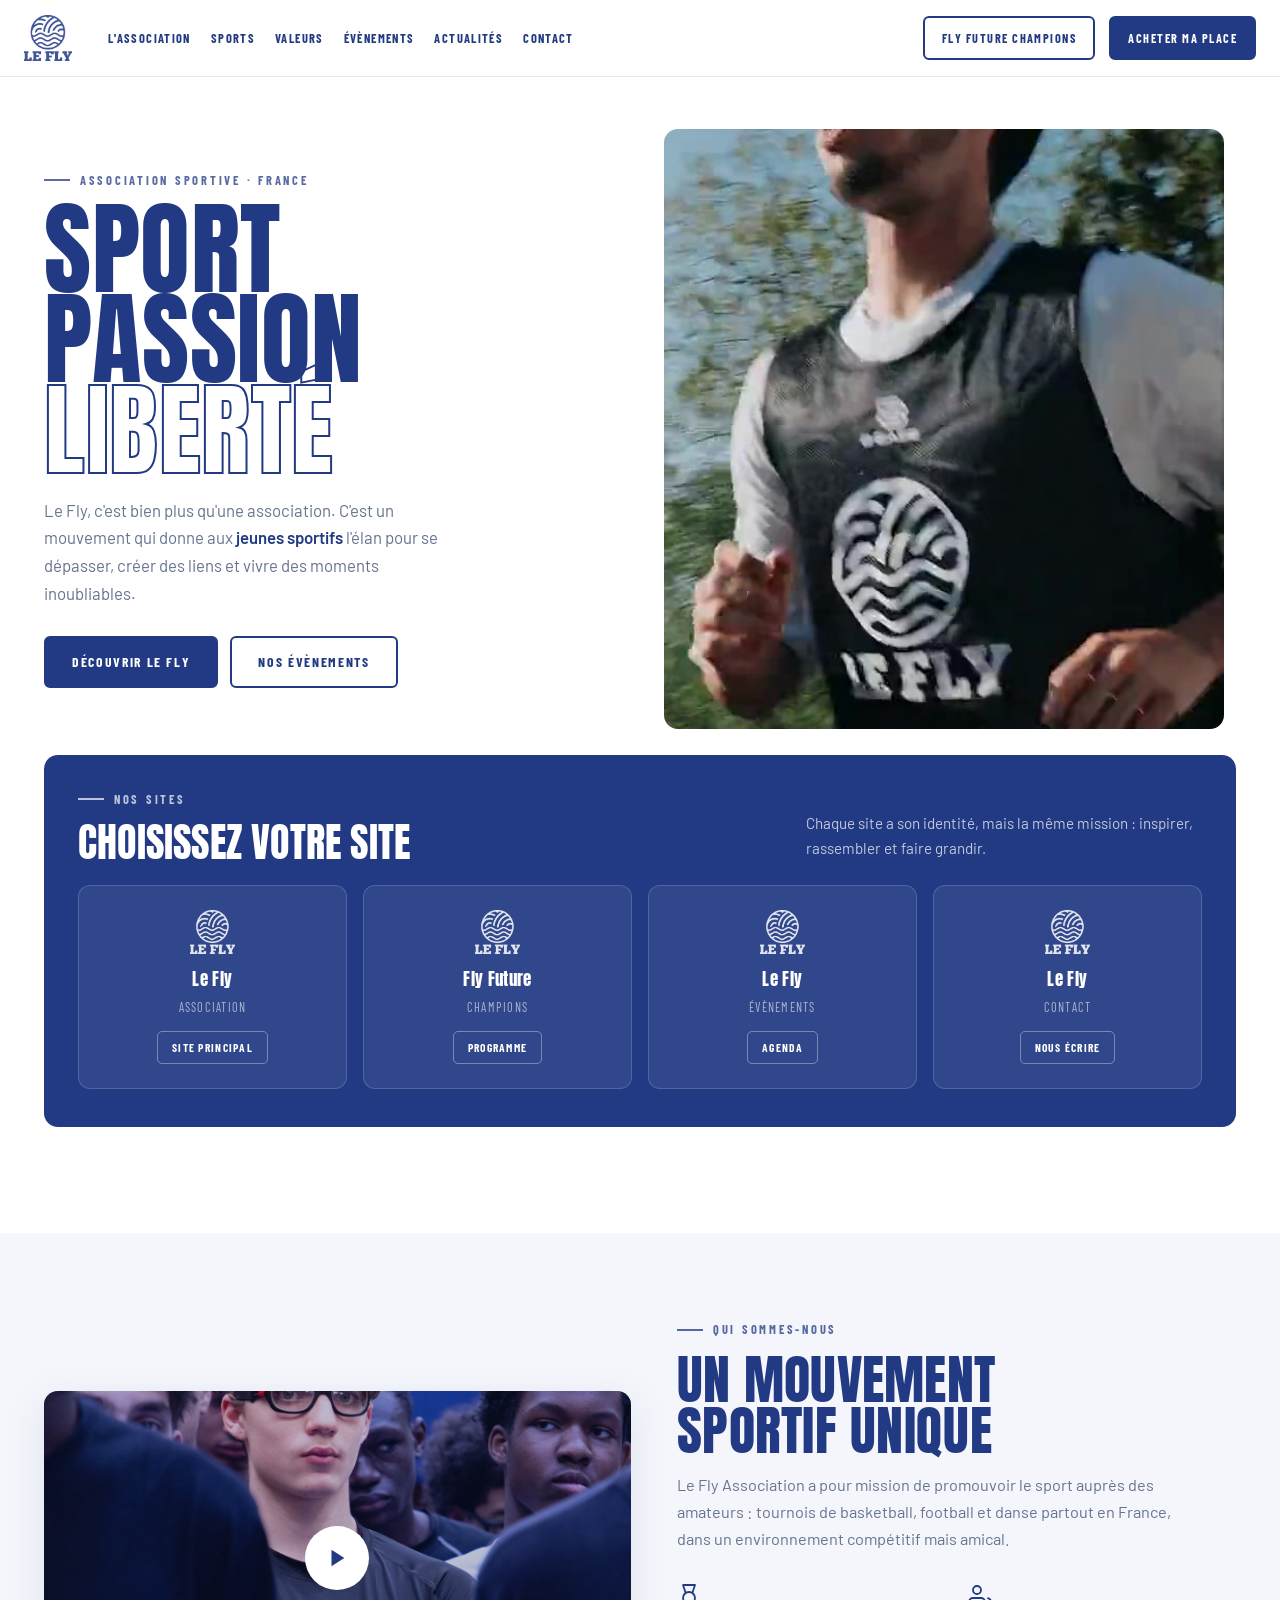
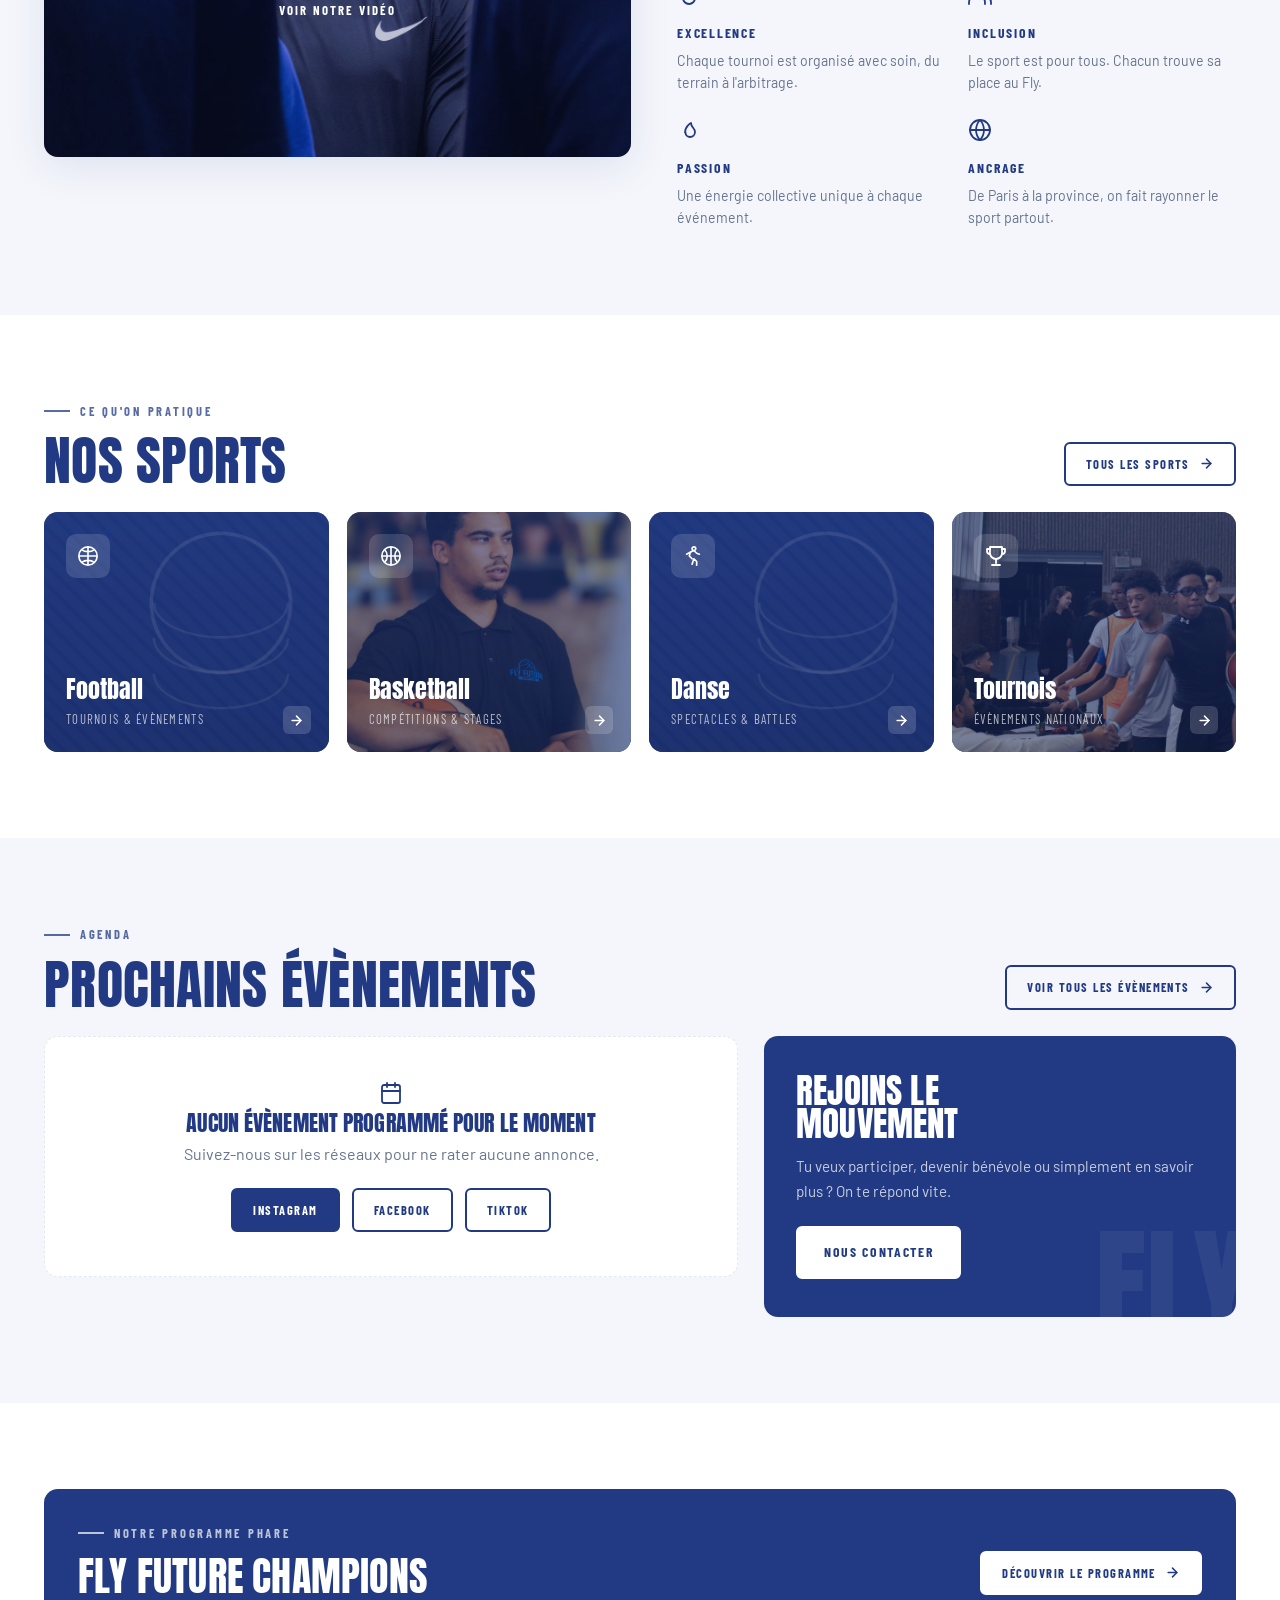
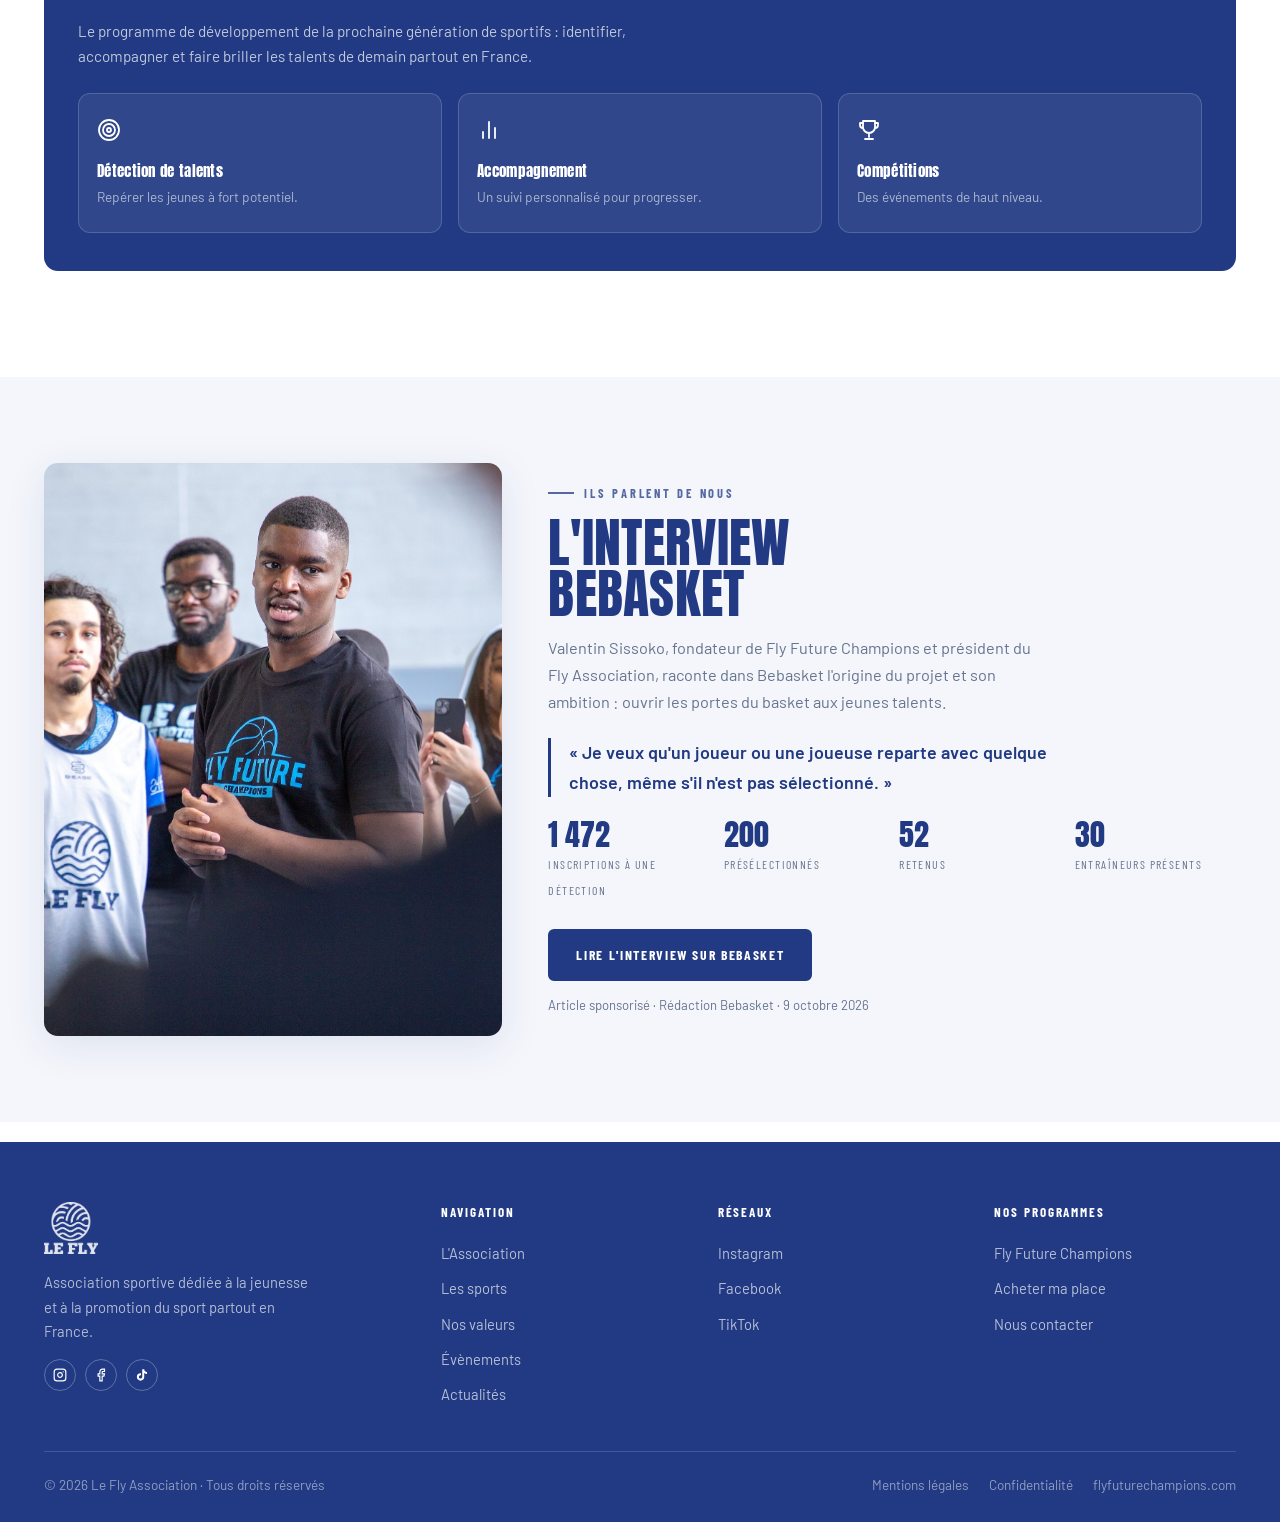
==== commit f5f0dd1a: "Site Le Fly Association à jour : refonte navy, médias de Valentin, interview Bebasket, back-office S" ====
--- a/index.html
+++ b/index.html
@@ -4,771 +4,336 @@
 <meta charset="UTF-8">
 <meta name="viewport" content="width=device-width, initial-scale=1.0">
 <title>Le Fly Association — Sport, Passion, Liberté</title>
-<link href="https://fonts.googleapis.com/css2?family=Bebas+Neue&family=Barlow+Condensed:wght@400;600;700;900&family=Barlow:ital,wght@0,300;0,400;0,600;0,800;1,400&display=swap" rel="stylesheet">
-<style>
-  :root {
-    --blue:      #5B72A8;
-    --blue-dark: #3d5080;
-    --blue-mid:  #7089be;
-    --blue-light:#a8bcdc;
-    --ice:       #e8f4f8;
-    --ice-dark:  #cde3ee;
-    --white:     #ffffff;
-    --text:      #2a3a5c;
-    --text-soft: #6e82a8;
-    --accent:    #e8a83a;
-  }
-
-  *, *::before, *::after { box-sizing: border-box; margin: 0; padding: 0; }
-  html { scroll-behavior: smooth; }
-  body {
-    background: var(--ice);
-    color: var(--text);
-    font-family: 'Barlow', sans-serif;
-    overflow-x: hidden;
-    cursor: none;
-  }
-
-  /* CURSOR */
-  .cursor { position: fixed; width: 10px; height: 10px; background: var(--blue); border-radius: 50%; pointer-events: none; z-index: 9999; transform: translate(-50%,-50%); transition: transform .15s, background .2s; }
-  .cursor-ring { position: fixed; width: 32px; height: 32px; border: 1.5px solid var(--blue); border-radius: 50%; pointer-events: none; z-index: 9998; transform: translate(-50%,-50%); transition: transform .35s, opacity .3s; opacity: 0.5; }
-
-  ::-webkit-scrollbar { width: 4px; }
-  ::-webkit-scrollbar-track { background: var(--ice); }
-  ::-webkit-scrollbar-thumb { background: var(--blue); border-radius: 2px; }
-
-  /* ── HEADER ── */
-  header {
-    position: fixed; top: 0; left: 0; right: 0;
-    z-index: 100;
-    height: 72px;
-    padding: 0 40px;
-    display: flex; align-items: center; justify-content: space-between;
-    background: rgba(232,244,248,0.92);
-    backdrop-filter: blur(16px);
-    -webkit-backdrop-filter: blur(16px);
-    border-bottom: 1px solid rgba(91,114,168,0.12);
-    transition: background .3s;
-  }
-  header.scrolled {
-    background: rgba(255,255,255,0.96);
-    box-shadow: 0 2px 20px rgba(91,114,168,0.1);
-  }
-
-  .logo-wrap {
-    display: flex; align-items: center; gap: 10px;
-    text-decoration: none;
-  }
-  .logo-img { height: 44px; width: auto; }
-  .logo-text {
-    font-family: 'Bebas Neue', sans-serif;
-    font-size: 1.6rem;
-    letter-spacing: 0.12em;
-    color: var(--blue);
-    display: none;
-  }
-
-  nav { display: flex; align-items: center; gap: 4px; }
-  nav a {
-    font-family: 'Barlow Condensed', sans-serif;
-    font-size: 0.82rem; font-weight: 700;
-    letter-spacing: 0.14em; text-transform: uppercase;
-    color: var(--text-soft);
-    text-decoration: none;
-    padding: 7px 14px; border-radius: 3px;
-    transition: color .2s, background .2s;
-  }
-  nav a:hover { color: var(--blue); background: rgba(91,114,168,0.08); }
-
-  .header-ctas { display: flex; align-items: center; gap: 10px; }
-
-  .social-icons { display: flex; align-items: center; gap: 6px; }
-  .social-icons a {
-    display: flex; align-items: center; justify-content: center;
-    width: 32px; height: 32px;
-    border-radius: 50%;
-    border: 1.5px solid rgba(91,114,168,0.25);
-    color: var(--text-soft);
-    text-decoration: none;
-    transition: all .25s;
-  }
-  .social-icons a:hover { border-color: var(--blue); color: var(--blue); background: rgba(91,114,168,0.08); }
-
-  .btn {
-    display: inline-flex; align-items: center; gap: 7px;
-    font-family: 'Barlow Condensed', sans-serif;
-    font-weight: 700; font-size: 0.8rem;
-    letter-spacing: 0.14em; text-transform: uppercase;
-    text-decoration: none;
-    padding: 8px 18px; border-radius: 4px;
-    transition: all .25s; white-space: nowrap;
-  }
-  .btn-blue { background: var(--blue); color: var(--white); border: 1.5px solid var(--blue); }
-  .btn-blue:hover { background: var(--blue-dark); border-color: var(--blue-dark); transform: translateY(-1px); }
-  .btn-outline { border: 1.5px solid rgba(91,114,168,0.35); color: var(--blue); }
-  .btn-outline:hover { border-color: var(--blue); background: rgba(91,114,168,0.08); }
-  .btn-accent { background: var(--accent); color: var(--white); border: 1.5px solid var(--accent); }
-  .btn-accent:hover { background: #d4952a; border-color: #d4952a; transform: translateY(-1px); }
-
-  /* ── HERO ── */
-  #hero {
-    min-height: 100vh;
-    display: flex; align-items: center;
-    padding: 100px 40px 60px;
-    position: relative; overflow: hidden;
-  }
-  .hero-bg {
-    position: absolute; inset: 0;
-    background:
-      radial-gradient(ellipse 70% 60% at 70% 40%, rgba(91,114,168,0.14) 0%, transparent 60%),
-      radial-gradient(ellipse 50% 70% at 15% 70%, rgba(91,114,168,0.08) 0%, transparent 55%);
-  }
-  .hero-waves {
-    position: absolute; bottom: 0; left: 0; right: 0;
-    height: 180px; overflow: hidden;
-  }
-  .hero-waves svg { width: 100%; height: 100%; }
-
-  .hero-grid {
-    position: absolute; inset: 0;
-    background-image:
-      linear-gradient(rgba(91,114,168,.06) 1px, transparent 1px),
-      linear-gradient(90deg, rgba(91,114,168,.06) 1px, transparent 1px);
-    background-size: 60px 60px;
-  }
-
-  .hero-inner {
-    position: relative; z-index: 2;
-    display: grid; grid-template-columns: 1fr 1fr;
-    gap: 80px; align-items: center;
-    max-width: 1200px; margin: 0 auto; width: 100%;
-  }
-
-  .hero-left {}
-  .hero-eyebrow {
-    display: inline-flex; align-items: center; gap: 10px;
-    font-family: 'Barlow Condensed', sans-serif;
-    font-size: 0.75rem; font-weight: 700;
-    letter-spacing: 0.24em; text-transform: uppercase;
-    color: var(--blue-mid);
-    margin-bottom: 24px;
-    opacity: 0; animation: fadeUp .7s .2s forwards;
-  }
-  .hero-eyebrow::before { content: ''; display: block; width: 28px; height: 1.5px; background: var(--blue); }
-
-  .hero-title {
-    font-family: 'Bebas Neue', sans-serif;
-    font-size: clamp(4rem, 9vw, 8rem);
-    line-height: 0.92; letter-spacing: 0.03em;
-    color: var(--blue-dark);
-    margin-bottom: 28px;
-    opacity: 0; animation: fadeUp .7s .32s forwards;
-  }
-  .hero-title em { font-style: normal; color: var(--blue); }
-  .hero-title .stroke {
-    -webkit-text-stroke: 2px var(--blue);
-    color: transparent;
-  }
-
-  .hero-sub {
-    font-size: 1.05rem; font-weight: 300; line-height: 1.75;
-    color: var(--text-soft);
-    max-width: 480px; margin-bottom: 40px;
-    opacity: 0; animation: fadeUp .7s .44s forwards;
-  }
-  .hero-sub strong { color: var(--text); font-weight: 600; }
-
-  .hero-actions {
-    display: flex; gap: 12px; flex-wrap: wrap;
-    opacity: 0; animation: fadeUp .7s .56s forwards;
-  }
-
-  .hero-right {
-    display: flex; flex-direction: column; align-items: center; gap: 28px;
-    opacity: 0; animation: fadeIn 1s .6s forwards;
-  }
-  .hero-logo-big {
-    width: min(280px, 100%);
-    background: transparent;
-    mix-blend-mode: multiply;
-    filter: drop-shadow(0 12px 40px rgba(91,114,168,0.18));
-    animation: float 5s ease-in-out infinite;
-  }
-  .hero-sports-pills {
-    display: flex; gap: 10px; flex-wrap: wrap; justify-content: center;
-  }
-  .pill {
-    font-family: 'Barlow Condensed', sans-serif;
-    font-size: 0.72rem; font-weight: 700; letter-spacing: 0.14em; text-transform: uppercase;
-    padding: 7px 16px; border-radius: 20px;
-    border: 1.5px solid rgba(91,114,168,0.25);
-    color: var(--blue); background: rgba(91,114,168,0.06);
-    display: flex; align-items: center; gap: 7px;
-  }
-
-  /* TICKER */
-  .ticker-wrap { background: var(--blue); overflow: hidden; padding: 11px 0; }
-  .ticker-track { display: flex; animation: ticker 25s linear infinite; white-space: nowrap; }
-  .ticker-track span {
-    font-family: 'Bebas Neue', sans-serif;
-    font-size: 0.9rem; letter-spacing: 0.2em;
-    color: var(--ice); padding: 0 32px;
-  }
-  .ticker-track span::before { content: '✦'; margin-right: 32px; opacity: 0.4; }
-
-  /* ── SECTIONS ── */
-  .section-inner { max-width: 1200px; margin: 0 auto; padding: 100px 40px; }
-  .section-label {
-    font-family: 'Barlow Condensed', sans-serif;
-    font-size: 0.72rem; font-weight: 700; letter-spacing: 0.24em; text-transform: uppercase;
-    color: var(--blue-mid);
-    margin-bottom: 16px;
-    display: flex; align-items: center; gap: 12px;
-  }
-  .section-label::after { content: ''; width: 40px; height: 1.5px; background: var(--blue-light); }
-  .section-title {
-    font-family: 'Bebas Neue', sans-serif;
-    font-size: clamp(2.6rem, 5vw, 4.8rem);
-    line-height: 1; letter-spacing: 0.04em;
-    color: var(--blue-dark); margin-bottom: 20px;
-  }
-
-  /* ── À PROPOS ── */
-  #about { background: var(--white); }
-  .about-grid { display: grid; grid-template-columns: 1fr 1fr; gap: 80px; align-items: center; }
-
-  .about-card {
-    background: var(--ice);
-    border: 1.5px solid rgba(91,114,168,0.15);
-    border-radius: 8px; padding: 48px;
-    position: relative; overflow: hidden;
-  }
-  .about-card::before {
-    content: ''; position: absolute; top: 0; left: 0; right: 0; height: 4px;
-    background: linear-gradient(90deg, var(--blue), var(--blue-light));
-  }
-  .about-card-watermark {
-    position: absolute; right: -10px; bottom: -20px;
-    font-family: 'Bebas Neue', sans-serif;
-    font-size: 7rem; color: rgba(91,114,168,0.06);
-    line-height: 1; pointer-events: none;
-  }
-  .stat-row { display: flex; gap: 36px; margin-top: 32px; }
-  .stat-val { font-family: 'Bebas Neue', sans-serif; font-size: 2.4rem; color: var(--blue); line-height: 1; }
-  .stat-lbl { font-size: 0.72rem; font-weight: 700; letter-spacing: 0.1em; text-transform: uppercase; color: var(--text-soft); margin-top: 3px; }
-
-  .about-text p { font-size: 1rem; line-height: 1.8; color: var(--text-soft); margin-bottom: 18px; }
-  .about-text p strong { color: var(--text); font-weight: 600; }
-  .about-ctas { display: flex; gap: 12px; flex-wrap: wrap; margin-top: 32px; }
-
-  /* ── SPORTS ── */
-  #sports { background: var(--blue-dark); }
-  #sports .section-label { color: var(--blue-light); }
-  #sports .section-label::after { background: rgba(168,188,220,0.4); }
-  #sports .section-title { color: var(--ice); }
-  .sports-header { display: flex; align-items: flex-end; justify-content: space-between; margin-bottom: 52px; }
-
-  .sports-grid { display: grid; grid-template-columns: repeat(3,1fr); gap: 3px; }
-  .sport-card {
-    position: relative; height: 400px; overflow: hidden; cursor: none;
-  }
-  .sport-bg { position: absolute; inset: 0; transition: transform .6s ease; }
-  .sport-card:hover .sport-bg { transform: scale(1.05); }
-  .sport-bg-foot   { background: linear-gradient(160deg, #1a2c5a 0%, #3d5080 60%, #5B72A8 100%); }
-  .sport-bg-basket { background: linear-gradient(160deg, #2a1a0a 0%, #7a4010 60%, #b86020 100%); }
-  .sport-bg-danse  { background: linear-gradient(160deg, #1a1040 0%, #3d2880 60%, #6848b0 100%); }
-
-  .sport-icon-bg {
-    position: absolute; inset: 0;
-    display: flex; align-items: center; justify-content: center;
-    font-size: 8rem; opacity: 0.1; transition: opacity .4s;
-  }
-  .sport-card:hover .sport-icon-bg { opacity: 0.18; }
-  .sport-content {
-    position: absolute; bottom: 0; left: 0; right: 0;
-    padding: 32px 28px;
-    background: linear-gradient(to top, rgba(0,0,0,0.85) 0%, transparent 100%);
-    transform: translateY(24px); transition: transform .4s;
-  }
-  .sport-card:hover .sport-content { transform: translateY(0); }
-  .sport-tag-pill {
-    display: inline-block; background: rgba(255,255,255,0.12); border: 1px solid rgba(255,255,255,0.2);
-    border-radius: 20px; padding: 4px 12px; font-size: 0.65rem; letter-spacing: 0.14em;
-    text-transform: uppercase; font-weight: 700; color: var(--ice); margin-bottom: 10px;
-    font-family: 'Barlow Condensed', sans-serif;
-  }
-  .sport-name { font-family: 'Bebas Neue', sans-serif; font-size: 2rem; letter-spacing: .06em; color: #fff; display: block; margin-bottom: 8px; }
-  .sport-desc { font-size: 0.85rem; line-height: 1.6; color: rgba(255,255,255,0.55); opacity: 0; transition: opacity .4s .1s; }
-  .sport-card:hover .sport-desc { opacity: 1; }
-
-  /* ── VALEURS ── */
-  #valeurs { background: var(--ice); }
-  .valeurs-grid { display: grid; grid-template-columns: repeat(3,1fr); gap: 20px; margin-top: 52px; }
-  .valeur-card {
-    border: 1.5px solid rgba(91,114,168,0.15); border-radius: 8px;
-    padding: 36px 28px; position: relative; overflow: hidden;
-    background: var(--white);
-    transition: border-color .3s, transform .3s, box-shadow .3s;
-  }
-  .valeur-card:hover { border-color: rgba(91,114,168,0.4); transform: translateY(-4px); box-shadow: 0 12px 40px rgba(91,114,168,0.12); }
-  .valeur-num { font-family: 'Bebas Neue', sans-serif; font-size: 3.5rem; color: rgba(91,114,168,0.07); position: absolute; top: 8px; right: 16px; line-height: 1; }
-  .valeur-icon { font-size: 1.8rem; margin-bottom: 18px; }
-  .valeur-title { font-family: 'Barlow Condensed', sans-serif; font-size: 1.15rem; font-weight: 700; letter-spacing: .06em; text-transform: uppercase; color: var(--blue-dark); margin-bottom: 12px; }
-  .valeur-desc { font-size: 0.875rem; line-height: 1.75; color: var(--text-soft); }
-
-  /* ── FFC ── */
-  #ffc { background: var(--blue); }
-  .ffc-inner { display: grid; grid-template-columns: 1fr 1fr; gap: 80px; align-items: center; position: relative; overflow: hidden; }
-  #ffc .section-label { color: rgba(232,244,248,0.6); }
-  #ffc .section-label::after { background: rgba(232,244,248,0.25); }
-  #ffc .section-title { color: var(--ice); }
-  .ffc-text { font-size: 1rem; line-height: 1.8; color: rgba(232,244,248,0.75); margin-bottom: 32px; }
-  .ffc-bg-num {
-    position: absolute; right: -30px; top: -40px;
-    font-family: 'Bebas Neue', sans-serif;
-    font-size: 20vw; color: rgba(255,255,255,0.05);
-    line-height: 1; pointer-events: none; white-space: nowrap;
-  }
-  .ffc-features { display: flex; flex-direction: column; gap: 14px; }
-  .ffc-feat { display: flex; align-items: flex-start; gap: 14px; padding: 18px 20px; background: rgba(255,255,255,0.08); border-radius: 6px; border: 1px solid rgba(255,255,255,0.1); }
-  .ffc-feat-icon { font-size: 1.3rem; flex-shrink: 0; margin-top: 2px; }
-  .ffc-feat-title { font-family: 'Barlow Condensed', sans-serif; font-weight: 700; font-size: 0.95rem; letter-spacing: .05em; text-transform: uppercase; color: var(--ice); margin-bottom: 3px; }
-  .ffc-feat-desc { font-size: 0.82rem; color: rgba(232,244,248,0.6); line-height: 1.5; }
-  .btn-ice { background: var(--ice); color: var(--blue-dark); border: 1.5px solid var(--ice); }
-  .btn-ice:hover { background: var(--white); border-color: var(--white); transform: translateY(-1px); }
-
-  /* ── ÉVÉNEMENTS ── */
-  #evenements { background: var(--white); }
-  .events-empty {
-    margin-top: 52px; border: 1.5px dashed rgba(91,114,168,0.25); border-radius: 10px;
-    padding: 56px; text-align: center; background: var(--ice);
-  }
-  .events-icon { font-size: 2.8rem; margin-bottom: 18px; opacity: 0.45; }
-  .events-empty h3 { font-family: 'Barlow Condensed', sans-serif; font-size: 1.3rem; font-weight: 700; letter-spacing: .1em; text-transform: uppercase; color: var(--text-soft); margin-bottom: 10px; }
-  .events-empty p { font-size: 0.9rem; color: var(--text-soft); opacity: 0.7; margin-bottom: 28px; }
-  .events-ctas { display: flex; gap: 12px; justify-content: center; flex-wrap: wrap; }
-
-  /* ── SOCIALS ── */
-  #socials { background: var(--blue-dark); }
-  #socials .section-label { color: var(--blue-light); }
-  #socials .section-label::after { background: rgba(168,188,220,0.4); }
-  #socials .section-title { color: var(--ice); }
-  .socials-intro { text-align: center; margin-bottom: 52px; }
-  .socials-grid { display: grid; grid-template-columns: repeat(3,1fr); gap: 18px; }
-  .social-card {
-    display: flex; flex-direction: column;
-    border: 1.5px solid rgba(255,255,255,0.1); border-radius: 8px;
-    padding: 36px 30px; text-decoration: none;
-    position: relative; overflow: hidden;
-    transition: all .35s ease; background: rgba(255,255,255,0.04);
-  }
-  .social-card:hover { border-color: rgba(255,255,255,0.25); transform: translateY(-4px); background: rgba(255,255,255,0.08); }
-  .social-platform { font-family: 'Barlow Condensed', sans-serif; font-size: 0.68rem; font-weight: 700; letter-spacing: .22em; text-transform: uppercase; margin-bottom: 14px; }
-  .social-insta .social-platform { color: #c97ed4; }
-  .social-fb .social-platform { color: #7ab0f5; }
-  .social-tt .social-platform { color: #7de8df; }
-  .social-handle { font-family: 'Bebas Neue', sans-serif; font-size: 1.7rem; letter-spacing: .04em; color: var(--ice); margin-bottom: 10px; }
-  .social-desc { font-size: 0.84rem; line-height: 1.65; color: rgba(232,244,248,0.5); flex: 1; }
-  .social-cta { margin-top: 24px; font-family: 'Barlow Condensed', sans-serif; font-size: 0.72rem; font-weight: 700; letter-spacing: .16em; text-transform: uppercase; color: rgba(232,244,248,0.45); display: flex; align-items: center; gap: 7px; transition: color .25s; }
-  .social-card:hover .social-cta { color: var(--ice); }
-  .social-cta::after { content: '→'; }
-  .social-icon-bg { position: absolute; right: 20px; bottom: 14px; font-size: 4.5rem; opacity: 0.04; transition: opacity .4s, transform .4s; }
-  .social-card:hover .social-icon-bg { opacity: 0.09; transform: scale(1.1) rotate(-5deg); }
-
-  /* ── FOOTER ── */
-  footer { background: var(--blue-dark); border-top: 1px solid rgba(255,255,255,0.08); padding: 72px 40px 36px; }
-  .footer-inner { max-width: 1200px; margin: 0 auto; }
-  .footer-top { display: grid; grid-template-columns: 1.6fr 1fr 1fr 1fr; gap: 52px; padding-bottom: 52px; border-bottom: 1px solid rgba(255,255,255,0.08); }
-  .footer-brand .logo-wrap { margin-bottom: 18px; }
-  .footer-logo { height: 56px; width: auto; filter: brightness(0) invert(1); opacity: 0.9; }
-  .footer-brand p { font-size: 0.875rem; line-height: 1.75; color: rgba(232,244,248,0.45); max-width: 240px; margin-bottom: 24px; }
-  .footer-social-row { display: flex; gap: 8px; }
-  .footer-social-row a { display: flex; align-items: center; justify-content: center; width: 34px; height: 34px; border-radius: 50%; border: 1.5px solid rgba(255,255,255,0.15); color: rgba(232,244,248,0.5); text-decoration: none; font-size: 0.78rem; transition: all .25s; }
-  .footer-social-row a:hover { border-color: var(--ice); color: var(--ice); background: rgba(255,255,255,0.08); }
-  .footer-col h4 { font-family: 'Barlow Condensed', sans-serif; font-size: 0.68rem; font-weight: 700; letter-spacing: .22em; text-transform: uppercase; color: rgba(232,244,248,0.3); margin-bottom: 20px; }
-  .footer-col ul { list-style: none; }
-  .footer-col li { margin-bottom: 10px; }
-  .footer-col a { font-size: 0.875rem; color: rgba(232,244,248,0.55); text-decoration: none; transition: color .2s; }
-  .footer-col a:hover { color: var(--ice); }
-  .footer-bottom { display: flex; align-items: center; justify-content: space-between; padding-top: 32px; }
-  .footer-copy { font-size: 0.76rem; color: rgba(232,244,248,0.25); letter-spacing: .04em; }
-  .footer-blinks { display: flex; gap: 20px; }
-  .footer-blinks a { font-size: 0.76rem; color: rgba(232,244,248,0.25); text-decoration: none; transition: color .2s; }
-  .footer-blinks a:hover { color: rgba(232,244,248,0.6); }
-
-  /* ── ANIMATIONS ── */
-  @keyframes fadeUp { from { opacity:0; transform:translateY(22px); } to { opacity:1; transform:translateY(0); } }
-  @keyframes fadeIn { from { opacity:0; } to { opacity:1; } }
-  @keyframes float { 0%,100% { transform: translateY(0); } 50% { transform: translateY(-14px); } }
-  @keyframes ticker { from { transform:translateX(0); } to { transform:translateX(-50%); } }
-  @keyframes scrollLine { 0%,100% { opacity:.3; transform:scaleY(1); } 50% { opacity:1; transform:scaleY(.65); } }
-
-  .reveal { opacity:0; transform:translateY(28px); transition: opacity .7s ease, transform .7s ease; }
-  .reveal.visible { opacity:1; transform:translateY(0); }
-  .reveal-d1 { transition-delay: .1s; }
-  .reveal-d2 { transition-delay: .2s; }
-  .reveal-d3 { transition-delay: .3s; }
-
-  .hero-scroll { position: absolute; bottom: 28px; left: 50%; transform: translateX(-50%); display: flex; flex-direction: column; align-items: center; gap: 8px; opacity:0; animation: fadeIn 1s 1.1s forwards; }
-  .hero-scroll span { font-family:'Barlow Condensed',sans-serif; font-size:.62rem; letter-spacing:.22em; text-transform:uppercase; color:var(--text-soft); }
-  .scroll-line { width:1px; height:36px; background: linear-gradient(to bottom, var(--blue), transparent); animation: scrollLine 2s ease infinite; }
-
-  /* RESPONSIVE */
-  @media (max-width:900px) {
-    header { padding:0 20px; }
-    nav { display:none; }
-    .hero-inner { grid-template-columns:1fr; gap:40px; }
-    .hero-right { display:none; }
-    .section-inner { padding:64px 20px; }
-    .about-grid { grid-template-columns:1fr; gap:36px; }
-    .sports-grid { grid-template-columns:1fr; }
-    .sport-card { height:260px; }
-    .valeurs-grid { grid-template-columns:1fr 1fr; }
-    .ffc-inner { grid-template-columns:1fr; gap:36px; }
-    .socials-grid { grid-template-columns:1fr; }
-    .footer-top { grid-template-columns:1fr 1fr; gap:36px; }
-    footer { padding:52px 20px 28px; }
-    .footer-bottom { flex-direction:column; gap:14px; text-align:center; }
-  }
-  @media (max-width:540px) {
-    .valeurs-grid { grid-template-columns:1fr; }
-    .header-ctas .btn-outline { display:none; }
-  }
-</style>
+<meta name="description" content="Le Fly Association organise des tournois de football, basketball et danse partout en France pour les jeunes sportifs.">
+<link rel="icon" href="assets/img/logo-navy.png">
+<link rel="preconnect" href="https://fonts.googleapis.com">
+<link rel="preconnect" href="https://fonts.gstatic.com" crossorigin>
+<link href="https://fonts.googleapis.com/css2?family=Anton&family=Barlow+Condensed:wght@400;600;700&family=Barlow:wght@300;400;500;600;700&display=swap" rel="stylesheet">
+<link rel="stylesheet" href="assets/css/style.css">
 </head>
 <body>
 
-<div class="cursor" id="cursor"></div>
-<div class="cursor-ring" id="cursorRing"></div>
-
-<!-- HEADER -->
-<header id="siteHeader">
-  <a href="#" class="logo-wrap">
-    <img src="[data-uri]" alt="Le Fly Association" class="logo-img">
-  </a>
-
-  <nav>
-    <a href="#about">L'Association</a>
-    <a href="#sports">Sports</a>
-    <a href="#valeurs">Valeurs</a>
-    <a href="#evenements">Évènements</a>
-  </nav>
-
-  <div class="header-ctas">
-    <div class="social-icons">
-      <a href="https://www.instagram.com/lefly_association/" target="_blank" title="Instagram">
-        <svg width="13" height="13" viewBox="0 0 24 24" fill="none" stroke="currentColor" stroke-width="2" stroke-linecap="round" stroke-linejoin="round"><rect x="2" y="2" width="20" height="20" rx="5"/><path d="M16 11.37A4 4 0 1 1 12.63 8 4 4 0 0 1 16 11.37z"/><line x1="17.5" y1="6.5" x2="17.51" y2="6.5"/></svg>
+<header class="site-header">
+  <div class="header-in">
+    <a href="index.html" class="brand" aria-label="Le Fly Association — accueil">
+      <img src="assets/img/logo-navy.png" alt="Le Fly Association">
+    </a>
+
+    <nav class="main-nav" id="mainNav">
+      <a href="association.html">L'Association</a>
+      <a href="sports.html">Sports</a>
+      <a href="association.html#valeurs">Valeurs</a>
+      <a href="evenements.html">Évènements</a>
+      <a href="actualites.html">Actualités</a>
+      <a href="contact.html">Contact</a>
+      <div class="nav-mobile-ctas">
+        <a href="https://flyfuturechampions.com/" target="_blank" rel="noopener" class="btn btn-ghost btn-sm">Fly Future Champions</a>
+        <a href="evenements.html" class="btn btn-navy btn-sm">Acheter ma place</a>
+      </div>
+    </nav>
+
+    <div class="header-right">
+      <div class="socials">
+        <a href="https://www.instagram.com/lefly_association/" target="_blank" rel="noopener" aria-label="Instagram"><svg width="14" height="14" viewBox="0 0 24 24" fill="none" stroke="currentColor" stroke-width="2" stroke-linecap="round"><rect x="2" y="2" width="20" height="20" rx="5"/><path d="M16 11.37A4 4 0 1 1 12.63 8 4 4 0 0 1 16 11.37z"/><line x1="17.5" y1="6.5" x2="17.51" y2="6.5"/></svg></a>
+        <a href="https://www.facebook.com/leflyassociation/" target="_blank" rel="noopener" aria-label="Facebook"><svg width="14" height="14" viewBox="0 0 24 24" fill="none" stroke="currentColor" stroke-width="2" stroke-linecap="round"><path d="M18 2h-3a5 5 0 0 0-5 5v3H7v4h3v8h4v-8h3l1-4h-4V7a1 1 0 0 1 1-1h3z"/></svg></a>
+        <a href="https://www.tiktok.com/@leflyassociation" target="_blank" rel="noopener" aria-label="TikTok"><svg width="14" height="14" viewBox="0 0 24 24" fill="currentColor"><path d="M19.59 6.69a4.83 4.83 0 0 1-3.77-4.25V2h-3.45v13.67a2.89 2.89 0 0 1-2.88 2.5 2.89 2.89 0 0 1-2.89-2.89 2.89 2.89 0 0 1 2.89-2.89c.28 0 .54.04.79.1V9.01a6.27 6.27 0 0 0-.79-.05A6.34 6.34 0 0 0 3.15 15.3a6.34 6.34 0 0 0 10.86 4.43 6.29 6.29 0 0 0 1.82-4.43V8.69a8.16 8.16 0 0 0 4.76 1.52V6.76a4.85 4.85 0 0 1-1-.07z"/></svg></a>
+      </div>
+      <a href="https://flyfuturechampions.com/" target="_blank" rel="noopener" class="btn btn-ghost btn-sm">Fly Future Champions</a>
+      <a href="evenements.html" class="btn btn-navy btn-sm">Acheter ma place</a>
+    </div>
+
+    <button class="burger" id="burger" aria-label="Menu" aria-expanded="false">
+      <span></span><span></span><span></span>
+    </button>
+  </div>
+</header>
+
+
+<!-- ══ HERO ══ -->
+<section class="hero">
+  <div class="hero-in">
+    <div class="reveal in">
+      <div class="eyebrow">Association sportive · France</div>
+      <h1 class="hero-title">Sport<br>Passion<br><span class="outline">Liberté</span></h1>
+      <p class="hero-lead">Le Fly, c'est bien plus qu'une association. C'est un mouvement qui donne aux <strong>jeunes sportifs</strong> l'élan pour se dépasser, créer des liens et vivre des moments inoubliables.</p>
+      <div class="hero-actions">
+        <a href="association.html" class="btn btn-navy">Découvrir Le Fly</a>
+        <a href="evenements.html" class="btn btn-ghost">Nos évènements</a>
+      </div>
+    </div>
+    <div class="hero-visual reveal in d1">
+      <div class="hero-ring" aria-hidden="true"></div>
+      <!-- Vidéo hero : assets/video/hero.mp4 (poster : assets/img/hero-poster.jpg) -->
+      <video src="assets/video/hero.mp4" poster="assets/img/hero-poster.jpg" autoplay muted loop playsinline preload="metadata" aria-label="Le Fly Association en action" width="900" height="1100"></video>
+    </div>
+  </div>
+</section>
+
+<!-- ══ NOS SITES ══ -->
+<section style="padding-top:26px">
+  <div class="wrap">
+    <div class="band reveal">
+      <div class="band-head">
+        <div>
+          <div class="eyebrow">Nos sites</div>
+          <h2>Choisissez votre site</h2>
+        </div>
+        <p class="band-sub">Chaque site a son identité, mais la même mission : inspirer, rassembler et faire grandir.</p>
+      </div>
+      <div class="site-cards">
+        <a class="site-card" href="index.html">
+          <img class="sc-logo" src="assets/img/logo-white.png" alt="">
+          <div class="sc-name">Le Fly</div>
+          <div class="sc-role">Association</div>
+          <span class="sc-tag">Site principal</span>
+        </a>
+        <a class="site-card" href="https://flyfuturechampions.com/" target="_blank" rel="noopener">
+          <img class="sc-logo" src="assets/img/logo-white.png" alt="">
+          <div class="sc-name">Fly Future</div>
+          <div class="sc-role">Champions</div>
+          <span class="sc-tag">Programme</span>
+        </a>
+        <a class="site-card" href="evenements.html">
+          <img class="sc-logo" src="assets/img/logo-white.png" alt="">
+          <div class="sc-name">Le Fly</div>
+          <div class="sc-role">Évènements</div>
+          <span class="sc-tag">Agenda</span>
+        </a>
+        <a class="site-card" href="contact.html">
+          <img class="sc-logo" src="assets/img/logo-white.png" alt="">
+          <div class="sc-name">Le Fly</div>
+          <div class="sc-role">Contact</div>
+          <span class="sc-tag">Nous écrire</span>
+        </a>
+        <!-- Ajouter ici la carte "Le Fly Shop" quand la boutique sera en ligne -->
+      </div>
+    </div>
+  </div>
+</section>
+
+<!-- ══ MOUVEMENT + VIDÉO ══ -->
+<section class="sec-ice">
+  <div class="wrap">
+    <div class="movement">
+      <div class="video-box reveal" data-video="assets/video/fly-intro.mp4">
+        <!-- Vidéo : assets/video/fly-intro.mp4 — cover : assets/img/video-cover.jpg -->
+        <img src="assets/img/video-cover.jpg" alt="Vidéo de présentation Le Fly">
+        <div class="video-play" role="button" tabindex="0" aria-label="Lire la vidéo de présentation">
+          <div class="disc"><svg width="22" height="22" viewBox="0 0 24 24" fill="currentColor"><polygon points="6 3 20 12 6 21 6 3"/></svg></div>
+          <span>Voir notre vidéo</span>
+        </div>
+      </div>
+      <div class="reveal d1">
+        <div class="eyebrow">Qui sommes-nous</div>
+        <h2 class="sec-title">Un mouvement<br>sportif unique</h2>
+        <p class="sec-lead">Le Fly Association a pour mission de promouvoir le sport auprès des amateurs : tournois de basketball, football et danse partout en France, dans un environnement compétitif mais amical.</p>
+        <div class="values-mini">
+          <div><div class="vm-icon"><svg width="24" height="24" viewBox="0 0 24 24" fill="none" stroke="currentColor" stroke-width="1.8" stroke-linecap="round" stroke-linejoin="round"><circle cx="12" cy="15" r="6"/><path d="M8.5 9.5 6 2h12l-2.5 7.5"/></svg></div><div class="vm-title">Excellence</div><p class="vm-desc">Chaque tournoi est organisé avec soin, du terrain à l'arbitrage.</p></div>
+          <div><div class="vm-icon"><svg width="24" height="24" viewBox="0 0 24 24" fill="none" stroke="currentColor" stroke-width="1.8" stroke-linecap="round" stroke-linejoin="round"><path d="M17 21v-2a4 4 0 0 0-4-4H5a4 4 0 0 0-4 4v2"/><circle cx="9" cy="7" r="4"/><path d="M23 21v-2a4 4 0 0 0-3-3.87"/></svg></div><div class="vm-title">Inclusion</div><p class="vm-desc">Le sport est pour tous. Chacun trouve sa place au Fly.</p></div>
+          <div><div class="vm-icon"><svg width="24" height="24" viewBox="0 0 24 24" fill="none" stroke="currentColor" stroke-width="1.8" stroke-linecap="round" stroke-linejoin="round"><path d="M8.5 14.5A4.5 4.5 0 0 0 13 19a5 5 0 0 0 5-5c0-4-4-4.5-4-9 0 0-6 3-6 9.5z"/></svg></div><div class="vm-title">Passion</div><p class="vm-desc">Une énergie collective unique à chaque événement.</p></div>
+          <div><div class="vm-icon"><svg width="24" height="24" viewBox="0 0 24 24" fill="none" stroke="currentColor" stroke-width="1.8" stroke-linecap="round" stroke-linejoin="round"><circle cx="12" cy="12" r="10"/><line x1="2" y1="12" x2="22" y2="12"/><path d="M12 2a15.3 15.3 0 0 1 4 10 15.3 15.3 0 0 1-4 10 15.3 15.3 0 0 1-4-10A15.3 15.3 0 0 1 12 2z"/></svg></div><div class="vm-title">Ancrage</div><p class="vm-desc">De Paris à la province, on fait rayonner le sport partout.</p></div>
+        </div>
+      </div>
+    </div>
+  </div>
+</section>
+
+<!-- ══ NOS SPORTS ══ -->
+<section>
+  <div class="wrap">
+    <div class="band-head reveal" style="margin-bottom:26px">
+      <div>
+        <div class="eyebrow">Ce qu'on pratique</div>
+        <h2 class="sec-title" style="margin-bottom:0">Nos sports</h2>
+      </div>
+      <a href="sports.html" class="btn btn-ghost btn-sm">Tous les sports <svg width="15" height="15" viewBox="0 0 24 24" fill="none" stroke="currentColor" stroke-width="2.4" stroke-linecap="round" stroke-linejoin="round"><line x1="5" y1="12" x2="19" y2="12"/><polyline points="12 5 19 12 12 19"/></svg></a>
+    </div>
+    <div class="sports-grid">
+      <a class="sport-card reveal" href="sport-football.html">
+        <img src="assets/img/sport-football.jpg" alt="">
+        <div class="sport-ico"><svg width="22" height="22" viewBox="0 0 24 24" fill="none" stroke="currentColor" stroke-width="1.8"><circle cx="12" cy="12" r="10"/><path d="M12 2v20M2 12h20M5 5c4 3 10 3 14 0M5 19c4-3 10-3 14 0"/></svg></div>
+        <div class="sport-name">Football</div>
+        <div class="sport-sub">Tournois &amp; évènements</div>
+        <div class="sport-arrow"><svg width="15" height="15" viewBox="0 0 24 24" fill="none" stroke="currentColor" stroke-width="2.4" stroke-linecap="round" stroke-linejoin="round"><line x1="5" y1="12" x2="19" y2="12"/><polyline points="12 5 19 12 12 19"/></svg></div>
       </a>
-      <a href="https://www.facebook.com/leflyassociation/" target="_blank" title="Facebook">
-        <svg width="13" height="13" viewBox="0 0 24 24" fill="none" stroke="currentColor" stroke-width="2" stroke-linecap="round" stroke-linejoin="round"><path d="M18 2h-3a5 5 0 0 0-5 5v3H7v4h3v8h4v-8h3l1-4h-4V7a1 1 0 0 1 1-1h3z"/></svg>
+      <a class="sport-card reveal d1" href="sport-basketball.html">
+        <img src="assets/img/sport-basketball.jpg" alt="">
+        <div class="sport-ico"><svg width="22" height="22" viewBox="0 0 24 24" fill="none" stroke="currentColor" stroke-width="1.8"><circle cx="12" cy="12" r="10"/><path d="M12 2v20M2 12h20M4.9 4.9c4 4 4 10.2 0 14.2M19.1 4.9c-4 4-4 10.2 0 14.2"/></svg></div>
+        <div class="sport-name">Basketball</div>
+        <div class="sport-sub">Compétitions &amp; stages</div>
+        <div class="sport-arrow"><svg width="15" height="15" viewBox="0 0 24 24" fill="none" stroke="currentColor" stroke-width="2.4" stroke-linecap="round" stroke-linejoin="round"><line x1="5" y1="12" x2="19" y2="12"/><polyline points="12 5 19 12 12 19"/></svg></div>
       </a>
-      <a href="https://www.tiktok.com/@leflyassociation" target="_blank" title="TikTok">
-        <svg width="13" height="13" viewBox="0 0 24 24" fill="currentColor"><path d="M19.59 6.69a4.83 4.83 0 0 1-3.77-4.25V2h-3.45v13.67a2.89 2.89 0 0 1-2.88 2.5 2.89 2.89 0 0 1-2.89-2.89 2.89 2.89 0 0 1 2.89-2.89c.28 0 .54.04.79.1V9.01a6.27 6.27 0 0 0-.79-.05 6.34 6.34 0 0 0-6.34 6.34 6.34 6.34 0 0 0 6.34 6.34 6.34 6.34 0 0 0 6.33-6.34v-7a8.16 8.16 0 0 0 4.77 1.52V6.4a4.85 4.85 0 0 1-1-.29z"/></svg>
+      <a class="sport-card reveal d2" href="sport-danse.html">
+        <img src="assets/img/sport-danse.jpg" alt="">
+        <div class="sport-ico"><svg width="22" height="22" viewBox="0 0 24 24" fill="none" stroke="currentColor" stroke-width="1.8" stroke-linecap="round" stroke-linejoin="round"><circle cx="13" cy="4" r="2"/><path d="M11 21l2-6 3 3v4M11 15 8 12l1-4 4-2 3 3 3 1"/><path d="M9 8 5 10"/></svg></div>
+        <div class="sport-name">Danse</div>
+        <div class="sport-sub">Spectacles &amp; battles</div>
+        <div class="sport-arrow"><svg width="15" height="15" viewBox="0 0 24 24" fill="none" stroke="currentColor" stroke-width="2.4" stroke-linecap="round" stroke-linejoin="round"><line x1="5" y1="12" x2="19" y2="12"/><polyline points="12 5 19 12 12 19"/></svg></div>
       </a>
-    </div>
-    <a href="https://flyfuturechampions.com/" target="_blank" class="btn btn-outline">Fly Future Champions</a>
-    <a href="#evenements" class="btn btn-blue">Acheter ma place</a>
-  </div>
-</header>
-
-<!-- HERO -->
-<section id="hero">
-  <div class="hero-bg"></div>
-  <div class="hero-grid"></div>
-  <div class="hero-inner">
-    <div class="hero-left">
-      <div class="hero-eyebrow">Association Sportive · France</div>
-      <h1 class="hero-title">
-        SPORT<br>
-        <em>PASSION</em><br>
-        <span class="stroke">LIBERTÉ</span>
-      </h1>
-      <p class="hero-sub">
-        Le Fly, c'est bien plus qu'une association. C'est un mouvement qui donne aux <strong>jeunes sportifs</strong> l'élan pour se dépasser, créer des liens et vivre des moments inoubliables — sur le terrain comme en dehors.
-      </p>
-      <div class="hero-actions">
-        <a href="#evenements" class="btn btn-blue" style="padding:13px 28px;font-size:.9rem;">Voir les évènements</a>
-        <a href="https://flyfuturechampions.com/" target="_blank" class="btn btn-accent" style="padding:13px 28px;font-size:.9rem;">🏆 Fly Future Champions</a>
-        <a href="#about" class="btn btn-outline" style="padding:13px 28px;font-size:.9rem;">Notre histoire</a>
-      </div>
-    </div>
-    <div class="hero-right">
-      <img src="[data-uri]" alt="Le Fly" class="hero-logo-big">
-      <div class="hero-sports-pills">
-        <span class="pill">⚽ Football</span>
-        <span class="pill">🏀 Basketball</span>
-        <span class="pill">💃 Danse</span>
-      </div>
-    </div>
-  </div>
-  <div class="hero-scroll">
-    <div class="scroll-line"></div>
-    <span>Scroll</span>
-  </div>
-  <div class="hero-waves">
-    <svg viewBox="0 0 1440 180" preserveAspectRatio="none" xmlns="http://www.w3.org/2000/svg">
-      <path d="M0,80 C240,140 480,20 720,80 C960,140 1200,20 1440,80 L1440,180 L0,180 Z" fill="rgba(91,114,168,0.08)"/>
-      <path d="M0,110 C360,50 720,160 1080,100 C1260,70 1380,130 1440,110 L1440,180 L0,180 Z" fill="rgba(91,114,168,0.05)"/>
-    </svg>
-  </div>
-</section>
-
-<!-- TICKER -->
-<div class="ticker-wrap">
-  <div class="ticker-track">
-    <span>Football</span><span>Basketball</span><span>Danse</span><span>Tournois</span><span>Jeunesse</span><span>France</span><span>Passion</span><span>Le Fly</span><span>Compétition</span>
-    <span>Football</span><span>Basketball</span><span>Danse</span><span>Tournois</span><span>Jeunesse</span><span>France</span><span>Passion</span><span>Le Fly</span><span>Compétition</span>
-  </div>
-</div>
-
-<!-- À PROPOS -->
-<section id="about">
-  <div class="section-inner">
-    <div class="about-grid">
-      <div class="about-card reveal">
-        <div class="about-card-watermark">FLY</div>
-        <div class="section-label">L'Association</div>
-        <h2 class="section-title" style="font-size:2.8rem;">On fait bouger<br>la France</h2>
-        <div class="stat-row">
-          <div class="stat"><div class="stat-val">3+</div><div class="stat-lbl">Sports</div></div>
-          <div class="stat"><div class="stat-val">100%</div><div class="stat-lbl">Passion</div></div>
-          <div class="stat"><div class="stat-val">FR</div><div class="stat-lbl">National</div></div>
-        </div>
-      </div>
-      <div class="about-text reveal reveal-d2">
-        <div class="section-label">Qui sommes-nous</div>
-        <h2 class="section-title">Un mouvement<br>sportif unique</h2>
-        <p>Bienvenue sur le site de <strong>Le Fly Association</strong>, une organisation dédiée à la promotion du sport pour les amateurs. Nous organisons des tournois de <strong>basketball, football et danse</strong> dans toute la France.</p>
-        <p>Notre objectif est de donner aux jeunes sportifs la possibilité de <strong>se développer, s'amuser et tisser des liens</strong> dans un environnement compétitif mais amical.</p>
-        <p>Nous sommes fiers de fournir des événements bien organisés et de haute qualité qui laissent une impression durable sur les participants.</p>
-        <div class="about-ctas">
-          <a href="#evenements" class="btn btn-blue" style="padding:12px 26px;">Rejoindre un tournoi</a>
-          <a href="https://flyfuturechampions.com/" target="_blank" class="btn btn-outline" style="padding:12px 26px;">Fly Future Champions →</a>
-        </div>
-      </div>
-    </div>
-  </div>
-</section>
-
-<!-- SPORTS -->
-<section id="sports">
-  <div class="section-inner">
-    <div class="sports-header reveal">
+      <a class="sport-card reveal d3" href="evenements.html">
+        <img src="assets/img/sport-tournois.jpg" alt="">
+        <div class="sport-ico"><svg width="24" height="24" viewBox="0 0 24 24" fill="none" stroke="currentColor" stroke-width="1.8" stroke-linecap="round" stroke-linejoin="round"><path d="M6 3h12v6a6 6 0 0 1-12 0z"/><path d="M6 5H3v2a3 3 0 0 0 3 3M18 5h3v2a3 3 0 0 1-3 3"/><line x1="12" y1="15" x2="12" y2="19"/><line x1="8" y1="21" x2="16" y2="21"/></svg></div>
+        <div class="sport-name">Tournois</div>
+        <div class="sport-sub">Évènements nationaux</div>
+        <div class="sport-arrow"><svg width="15" height="15" viewBox="0 0 24 24" fill="none" stroke="currentColor" stroke-width="2.4" stroke-linecap="round" stroke-linejoin="round"><line x1="5" y1="12" x2="19" y2="12"/><polyline points="12 5 19 12 12 19"/></svg></div>
+      </a>
+    </div>
+  </div>
+</section>
+
+<!-- ══ PROCHAINS ÉVÈNEMENTS ══ -->
+<section class="sec-ice">
+  <div class="wrap">
+    <div class="band-head reveal" style="margin-bottom:26px">
       <div>
-        <div class="section-label">Ce qu'on pratique</div>
-        <h2 class="section-title">Les sports<br>du Fly</h2>
-      </div>
-      <a href="#evenements" class="btn btn-ice" style="padding:12px 24px;">Voir les évènements →</a>
-    </div>
-    <div class="sports-grid">
-      <div class="sport-card reveal">
-        <div class="sport-bg sport-bg-foot"></div>
-        <div class="sport-icon-bg">⚽</div>
-        <div class="sport-content">
-          <span class="sport-tag-pill">Tournoi</span>
-          <span class="sport-name">Football</span>
-          <p class="sport-desc">Des tournois de foot intenses, bien organisés, pour tous les niveaux. L'occasion de s'exprimer sur le terrain et de vivre la passion du ballon rond.</p>
-        </div>
-      </div>
-      <div class="sport-card reveal reveal-d1">
-        <div class="sport-bg sport-bg-basket"></div>
-        <div class="sport-icon-bg">🏀</div>
-        <div class="sport-content">
-          <span class="sport-tag-pill">Tournoi</span>
-          <span class="sport-name">Basketball</span>
-          <p class="sport-desc">Compétitions de basket dynamiques où chaque équipe donne le meilleur d'elle-même. Esprit d'équipe et adrénaline garantis.</p>
-        </div>
-      </div>
-      <div class="sport-card reveal reveal-d2">
-        <div class="sport-bg sport-bg-danse"></div>
-        <div class="sport-icon-bg">💃</div>
-        <div class="sport-content">
-          <span class="sport-tag-pill">Spectacle</span>
-          <span class="sport-name">Danse</span>
-          <p class="sport-desc">L'expression corporelle à son sommet. Des compétitions où créativité, technique et énergie se rencontrent sur scène.</p>
-        </div>
-      </div>
-    </div>
-  </div>
-</section>
-
-<!-- VALEURS -->
-<section id="valeurs">
-  <div class="section-inner">
-    <div class="reveal">
-      <div class="section-label">Ce qui nous guide</div>
-      <h2 class="section-title">Nos valeurs</h2>
-    </div>
-    <div class="valeurs-grid">
-      <div class="valeur-card reveal"><div class="valeur-num">01</div><div class="valeur-icon">🏅</div><div class="valeur-title">Excellence</div><p class="valeur-desc">Nous visons la qualité dans chaque événement. Chaque tournoi est soigneusement organisé pour offrir une expérience mémorable.</p></div>
-      <div class="valeur-card reveal reveal-d1"><div class="valeur-num">02</div><div class="valeur-icon">🤝</div><div class="valeur-title">Inclusion</div><p class="valeur-desc">Le sport est pour tous. Nous créons des espaces où chaque jeune, quel que soit son niveau, peut trouver sa place.</p></div>
-      <div class="valeur-card reveal reveal-d2"><div class="valeur-num">03</div><div class="valeur-icon">🔥</div><div class="valeur-title">Passion</div><p class="valeur-desc">Chaque événement est alimenté par une énergie collective unique. Nous apportons notre cœur dans tout ce que nous faisons.</p></div>
-      <div class="valeur-card reveal"><div class="valeur-num">04</div><div class="valeur-icon">🌱</div><div class="valeur-title">Développement</div><p class="valeur-desc">Nous aidons les jeunes à grandir — sportivement et humainement. L'objectif : leur donner les outils pour aller plus loin.</p></div>
-      <div class="valeur-card reveal reveal-d1"><div class="valeur-num">05</div><div class="valeur-icon">⚡</div><div class="valeur-title">Innovation</div><p class="valeur-desc">Nous repoussons les limites du format événementiel sportif pour créer des expériences qui marquent les esprits.</p></div>
-      <div class="valeur-card reveal reveal-d2"><div class="valeur-num">06</div><div class="valeur-icon">🇫🇷</div><div class="valeur-title">Ancrage national</div><p class="valeur-desc">De Paris à la province, Le Fly rayonne sur toute la France pour amener le sport au plus près des communautés.</p></div>
-    </div>
-  </div>
-</section>
-
-<!-- FLY FUTURE CHAMPIONS -->
-<section id="ffc">
-  <div class="section-inner">
-    <div class="ffc-inner">
-      <div class="ffc-bg-num">FFC</div>
+        <div class="eyebrow">Agenda</div>
+        <h2 class="sec-title" style="margin-bottom:0">Prochains évènements</h2>
+      </div>
+      <a href="evenements.html" class="btn btn-ghost btn-sm">Voir tous les évènements <svg width="15" height="15" viewBox="0 0 24 24" fill="none" stroke="currentColor" stroke-width="2.4" stroke-linecap="round" stroke-linejoin="round"><line x1="5" y1="12" x2="19" y2="12"/><polyline points="12 5 19 12 12 19"/></svg></a>
+    </div>
+    <div class="events-layout">
       <div class="reveal">
-        <div class="section-label">Notre programme phare</div>
-        <h2 class="section-title">Fly Future<br>Champions</h2>
-        <p class="ffc-text">Fly Future Champions est le programme de développement de la prochaine génération de sportifs. Un programme ambitieux pour identifier, accompagner et faire briller les talents de demain partout en France.</p>
-        <a href="https://flyfuturechampions.com/" target="_blank" class="btn btn-ice" style="padding:14px 30px;font-size:.9rem;">Découvrir le programme →</a>
-      </div>
-      <div class="ffc-features reveal reveal-d2">
-        <div class="ffc-feat"><div class="ffc-feat-icon">🎯</div><div><div class="ffc-feat-title">Détection de talents</div><p class="ffc-feat-desc">Repérer les jeunes sportifs à fort potentiel dans toute la France.</p></div></div>
-        <div class="ffc-feat"><div class="ffc-feat-icon">📈</div><div><div class="ffc-feat-title">Accompagnement</div><p class="ffc-feat-desc">Un suivi personnalisé pour progresser et atteindre son plein potentiel.</p></div></div>
-        <div class="ffc-feat"><div class="ffc-feat-icon">🏆</div><div><div class="ffc-feat-title">Compétitions nationales</div><p class="ffc-feat-desc">Participer à des événements de haut niveau pour se mesurer aux meilleurs.</p></div></div>
-      </div>
-    </div>
-  </div>
-</section>
-
-<!-- ÉVÉNEMENTS -->
-<section id="evenements">
-  <div class="section-inner">
-    <div class="reveal">
-      <div class="section-label">Agenda</div>
-      <h2 class="section-title">Prochains<br>évènements</h2>
-    </div>
-    <div class="events-empty reveal">
-      <div class="events-icon">🗓️</div>
-      <h3>Aucun événement programmé pour le moment</h3>
-      <p>Suivez-nous sur les réseaux sociaux pour ne rater aucune annonce.</p>
-      <div class="events-ctas">
-        <a href="https://www.instagram.com/lefly_association/" target="_blank" class="btn btn-blue" style="padding:12px 22px;">Instagram</a>
-        <a href="https://www.facebook.com/leflyassociation/" target="_blank" class="btn btn-outline" style="padding:12px 22px;">Facebook</a>
-        <a href="https://www.tiktok.com/@leflyassociation" target="_blank" class="btn btn-outline" style="padding:12px 22px;">TikTok</a>
-      </div>
-    </div>
-  </div>
-</section>
-
-<!-- RÉSEAUX SOCIAUX -->
-<section id="socials">
-  <div class="section-inner">
-    <div class="socials-intro reveal">
-      <div class="section-label" style="justify-content:center;">Nous rejoindre</div>
-      <h2 class="section-title" style="text-align:center;">La communauté<br>Le Fly</h2>
-    </div>
-    <div class="socials-grid">
-      <a href="https://www.instagram.com/lefly_association/" target="_blank" class="social-card social-insta reveal">
-        <div class="social-platform">Instagram</div>
-        <div class="social-handle">@lefly_association</div>
-        <p class="social-desc">Photos, coulisses d'événements, moments forts et actualités de l'association.</p>
-        <div class="social-cta">Suivre</div>
-        <div class="social-icon-bg"><svg viewBox="0 0 24 24" fill="none" stroke="currentColor" stroke-width="1.5" width="1em" height="1em"><rect x="2" y="2" width="20" height="20" rx="5"/><path d="M16 11.37A4 4 0 1 1 12.63 8 4 4 0 0 1 16 11.37z"/><line x1="17.5" y1="6.5" x2="17.51" y2="6.5"/></svg></div>
-      </a>
-      <a href="https://www.facebook.com/leflyassociation/" target="_blank" class="social-card social-fb reveal reveal-d1">
-        <div class="social-platform">Facebook</div>
-        <div class="social-handle">Le Fly Association</div>
-        <p class="social-desc">Annonces officielles, résultats de tournois, informations sur les prochains événements.</p>
-        <div class="social-cta">S'abonner</div>
-        <div class="social-icon-bg"><svg viewBox="0 0 24 24" fill="none" stroke="currentColor" stroke-width="1.5" width="1em" height="1em"><path d="M18 2h-3a5 5 0 0 0-5 5v3H7v4h3v8h4v-8h3l1-4h-4V7a1 1 0 0 1 1-1h3z"/></svg></div>
-      </a>
-      <a href="https://www.tiktok.com/@leflyassociation" target="_blank" class="social-card social-tt reveal reveal-d2">
-        <div class="social-platform">TikTok</div>
-        <div class="social-handle">@leflyassociation</div>
-        <p class="social-desc">Vidéos dynamiques, highlights de matchs, danses et moments de folie de nos événements.</p>
-        <div class="social-cta">Suivre</div>
-        <div class="social-icon-bg"><svg viewBox="0 0 24 24" fill="currentColor" width="1em" height="1em"><path d="M19.59 6.69a4.83 4.83 0 0 1-3.77-4.25V2h-3.45v13.67a2.89 2.89 0 0 1-2.88 2.5 2.89 2.89 0 0 1-2.89-2.89 2.89 2.89 0 0 1 2.89-2.89c.28 0 .54.04.79.1V9.01a6.27 6.27 0 0 0-.79-.05 6.34 6.34 0 0 0-6.34 6.34 6.34 6.34 0 0 0 6.34 6.34 6.34 6.34 0 0 0 6.33-6.34v-7a8.16 8.16 0 0 0 4.77 1.52V6.4a4.85 4.85 0 0 1-1-.29z"/></svg></div>
-      </a>
-    </div>
-  </div>
-</section>
-
-<!-- FOOTER -->
-<footer>
-  <div class="footer-inner">
+        <!-- MODÈLE DE LIGNE ÉVÈNEMENT — dupliquer et remplir dès qu'une date est confirmée :
+        <a class="event-row" href="evenements.html">
+          <div class="event-date"><div class="event-day">24</div><div class="event-month">Mai</div></div>
+          <div class="event-body">
+            <div class="event-name">Nom du tournoi</div>
+            <div class="event-meta"><span><svg width="17" height="17" viewBox="0 0 24 24" fill="none" stroke="currentColor" stroke-width="2" stroke-linecap="round" stroke-linejoin="round"><path d="M21 10c0 7-9 13-9 13s-9-6-9-13a9 9 0 0 1 18 0z"/><circle cx="12" cy="10" r="3"/></svg> Ville</span><span><svg width="17" height="17" viewBox="0 0 24 24" fill="none" stroke="currentColor" stroke-width="2" stroke-linecap="round"><circle cx="12" cy="12" r="10"/><polyline points="12 6 12 12 16 14"/></svg> 09:00</span></div>
+          </div>
+          <div class="event-go"><svg width="15" height="15" viewBox="0 0 24 24" fill="none" stroke="currentColor" stroke-width="2.4" stroke-linecap="round" stroke-linejoin="round"><line x1="5" y1="12" x2="19" y2="12"/><polyline points="12 5 19 12 12 19"/></svg></div>
+        </a>
+        -->
+        <div class="event-empty">
+          <div class="vm-icon" style="display:flex;justify-content:center"><svg width="24" height="24" viewBox="0 0 24 24" fill="none" stroke="currentColor" stroke-width="1.8" stroke-linecap="round" stroke-linejoin="round"><rect x="3" y="4" width="18" height="18" rx="2"/><line x1="16" y1="2" x2="16" y2="6"/><line x1="8" y1="2" x2="8" y2="6"/><line x1="3" y1="10" x2="21" y2="10"/></svg></div>
+          <h3>Aucun évènement programmé pour le moment</h3>
+          <p>Suivez-nous sur les réseaux pour ne rater aucune annonce.</p>
+          <div class="hero-actions" style="justify-content:center">
+            <a href="https://www.instagram.com/lefly_association/" target="_blank" rel="noopener" class="btn btn-navy btn-sm">Instagram</a>
+            <a href="https://www.facebook.com/leflyassociation/" target="_blank" rel="noopener" class="btn btn-ghost btn-sm">Facebook</a>
+            <a href="https://www.tiktok.com/@leflyassociation" target="_blank" rel="noopener" class="btn btn-ghost btn-sm">TikTok</a>
+          </div>
+        </div>
+      </div>
+      <div class="join-panel reveal d1">
+        <div class="join-watermark" aria-hidden="true">FLY</div>
+        <h3>Rejoins le<br>mouvement</h3>
+        <p>Tu veux participer, devenir bénévole ou simplement en savoir plus ? On te répond vite.</p>
+        <a href="contact.html" class="btn btn-white">Nous contacter</a>
+      </div>
+    </div>
+  </div>
+</section>
+
+<!-- ══ FLY FUTURE CHAMPIONS ══ -->
+<section>
+  <div class="wrap">
+    <div class="band reveal">
+      <div class="band-head">
+        <div>
+          <div class="eyebrow">Notre programme phare</div>
+          <h2>Fly Future Champions</h2>
+        </div>
+        <a href="https://flyfuturechampions.com/" target="_blank" rel="noopener" class="btn btn-white btn-sm">Découvrir le programme <svg width="15" height="15" viewBox="0 0 24 24" fill="none" stroke="currentColor" stroke-width="2.4" stroke-linecap="round" stroke-linejoin="round"><line x1="5" y1="12" x2="19" y2="12"/><polyline points="12 5 19 12 12 19"/></svg></a>
+      </div>
+      <p class="band-sub" style="max-width:64ch;margin-bottom:24px">Le programme de développement de la prochaine génération de sportifs : identifier, accompagner et faire briller les talents de demain partout en France.</p>
+      <div class="site-cards">
+        <div class="site-card" style="text-align:left">
+          <div class="vm-icon" style="color:#fff"><svg width="24" height="24" viewBox="0 0 24 24" fill="none" stroke="currentColor" stroke-width="1.8"><circle cx="12" cy="12" r="10"/><circle cx="12" cy="12" r="6"/><circle cx="12" cy="12" r="2"/></svg></div>
+          <div class="sc-name" style="font-size:.95rem">Détection de talents</div>
+          <div class="sc-role" style="letter-spacing:0;text-transform:none;font-size:.85rem;font-family:Barlow,sans-serif">Repérer les jeunes à fort potentiel.</div>
+        </div>
+        <div class="site-card" style="text-align:left">
+          <div class="vm-icon" style="color:#fff"><svg width="24" height="24" viewBox="0 0 24 24" fill="none" stroke="currentColor" stroke-width="1.8" stroke-linecap="round" stroke-linejoin="round"><line x1="18" y1="20" x2="18" y2="10"/><line x1="12" y1="20" x2="12" y2="4"/><line x1="6" y1="20" x2="6" y2="14"/></svg></div>
+          <div class="sc-name" style="font-size:.95rem">Accompagnement</div>
+          <div class="sc-role" style="letter-spacing:0;text-transform:none;font-size:.85rem;font-family:Barlow,sans-serif">Un suivi personnalisé pour progresser.</div>
+        </div>
+        <div class="site-card" style="text-align:left">
+          <div class="vm-icon" style="color:#fff"><svg width="24" height="24" viewBox="0 0 24 24" fill="none" stroke="currentColor" stroke-width="1.8" stroke-linecap="round" stroke-linejoin="round"><path d="M6 3h12v6a6 6 0 0 1-12 0z"/><path d="M6 5H3v2a3 3 0 0 0 3 3M18 5h3v2a3 3 0 0 1-3 3"/><line x1="12" y1="15" x2="12" y2="19"/><line x1="8" y1="21" x2="16" y2="21"/></svg></div>
+          <div class="sc-name" style="font-size:.95rem">Compétitions</div>
+          <div class="sc-role" style="letter-spacing:0;text-transform:none;font-size:.85rem;font-family:Barlow,sans-serif">Des événements de haut niveau.</div>
+        </div>
+      </div>
+    </div>
+  </div>
+</section>
+
+<!-- ══ PRESSE : INTERVIEW BEBASKET ══ -->
+<section class="sec-ice press">
+  <div class="wrap">
+    <div class="press-grid">
+      <div class="press-photo reveal">
+        <img src="assets/img/valentin-groupe.jpg" alt="Valentin Sissoko, fondateur de Fly Future Champions" loading="lazy">
+      </div>
+      <div class="reveal d1">
+        <div class="eyebrow">Ils parlent de nous</div>
+        <h2 class="sec-title">L'interview<br>Bebasket</h2>
+        <p class="sec-lead">Valentin Sissoko, fondateur de Fly Future Champions et président du Fly Association, raconte dans Bebasket l'origine du projet et son ambition : ouvrir les portes du basket aux jeunes talents.</p>
+        <blockquote class="press-quote">« Je veux qu'un joueur ou une joueuse reparte avec quelque chose, même s'il n'est pas sélectionné. »</blockquote>
+        <div class="press-stats">
+          <div><strong>1&nbsp;472</strong><span>inscriptions à une détection</span></div>
+          <div><strong>200</strong><span>présélectionnés</span></div>
+          <div><strong>52</strong><span>retenus</span></div>
+          <div><strong>30</strong><span>entraîneurs présents</span></div>
+        </div>
+        <a href="https://www.bebasket.fr/fly-future-champions-1-472-inscriptions-a-une-detection-un-projet-qui-veut-ouvrir-les-portes-du-basket-aux-jeunes-talents" class="btn btn-navy" target="_blank" rel="noopener">Lire l'interview sur Bebasket</a>
+        <p class="press-meta">Article sponsorisé · Rédaction Bebasket · 9 octobre 2026</p>
+      </div>
+    </div>
+  </div>
+</section>
+
+
+
+<footer class="site-footer">
+  <div class="wrap">
     <div class="footer-top">
       <div class="footer-brand">
-        <a href="#" class="logo-wrap"><img src="[data-uri]" alt="Le Fly" class="footer-logo"></a>
-        <p>Association sportive dédiée à la jeunesse et à la promotion du sport en France.</p>
-        <div class="footer-social-row">
-          <a href="https://www.instagram.com/lefly_association/" target="_blank">
-            <svg width="13" height="13" viewBox="0 0 24 24" fill="none" stroke="currentColor" stroke-width="2"><rect x="2" y="2" width="20" height="20" rx="5"/><path d="M16 11.37A4 4 0 1 1 12.63 8 4 4 0 0 1 16 11.37z"/><line x1="17.5" y1="6.5" x2="17.51" y2="6.5"/></svg>
-          </a>
-          <a href="https://www.facebook.com/leflyassociation/" target="_blank">
-            <svg width="13" height="13" viewBox="0 0 24 24" fill="none" stroke="currentColor" stroke-width="2"><path d="M18 2h-3a5 5 0 0 0-5 5v3H7v4h3v8h4v-8h3l1-4h-4V7a1 1 0 0 1 1-1h3z"/></svg>
-          </a>
-          <a href="https://www.tiktok.com/@leflyassociation" target="_blank">
-            <svg width="13" height="13" viewBox="0 0 24 24" fill="currentColor"><path d="M19.59 6.69a4.83 4.83 0 0 1-3.77-4.25V2h-3.45v13.67a2.89 2.89 0 0 1-2.88 2.5 2.89 2.89 0 0 1-2.89-2.89 2.89 2.89 0 0 1 2.89-2.89c.28 0 .54.04.79.1V9.01a6.27 6.27 0 0 0-.79-.05 6.34 6.34 0 0 0-6.34 6.34 6.34 6.34 0 0 0 6.34 6.34 6.34 6.34 0 0 0 6.33-6.34v-7a8.16 8.16 0 0 0 4.77 1.52V6.4a4.85 4.85 0 0 1-1-.29z"/></svg>
-          </a>
+        <img src="assets/img/logo-white.png" alt="Le Fly Association">
+        <p>Association sportive dédiée à la jeunesse et à la promotion du sport partout en France.</p>
+        <div class="footer-socials">
+          <a href="https://www.instagram.com/lefly_association/" target="_blank" rel="noopener" aria-label="Instagram"><svg width="14" height="14" viewBox="0 0 24 24" fill="none" stroke="currentColor" stroke-width="2" stroke-linecap="round"><rect x="2" y="2" width="20" height="20" rx="5"/><path d="M16 11.37A4 4 0 1 1 12.63 8 4 4 0 0 1 16 11.37z"/><line x1="17.5" y1="6.5" x2="17.51" y2="6.5"/></svg></a>
+          <a href="https://www.facebook.com/leflyassociation/" target="_blank" rel="noopener" aria-label="Facebook"><svg width="14" height="14" viewBox="0 0 24 24" fill="none" stroke="currentColor" stroke-width="2" stroke-linecap="round"><path d="M18 2h-3a5 5 0 0 0-5 5v3H7v4h3v8h4v-8h3l1-4h-4V7a1 1 0 0 1 1-1h3z"/></svg></a>
+          <a href="https://www.tiktok.com/@leflyassociation" target="_blank" rel="noopener" aria-label="TikTok"><svg width="14" height="14" viewBox="0 0 24 24" fill="currentColor"><path d="M19.59 6.69a4.83 4.83 0 0 1-3.77-4.25V2h-3.45v13.67a2.89 2.89 0 0 1-2.88 2.5 2.89 2.89 0 0 1-2.89-2.89 2.89 2.89 0 0 1 2.89-2.89c.28 0 .54.04.79.1V9.01a6.27 6.27 0 0 0-.79-.05A6.34 6.34 0 0 0 3.15 15.3a6.34 6.34 0 0 0 10.86 4.43 6.29 6.29 0 0 0 1.82-4.43V8.69a8.16 8.16 0 0 0 4.76 1.52V6.76a4.85 4.85 0 0 1-1-.07z"/></svg></a>
         </div>
       </div>
       <div class="footer-col">
         <h4>Navigation</h4>
         <ul>
-          <li><a href="#about">L'Association</a></li>
-          <li><a href="#sports">Les sports</a></li>
-          <li><a href="#valeurs">Nos valeurs</a></li>
-          <li><a href="#evenements">Événements</a></li>
+          <li><a href="association.html">L'Association</a></li>
+          <li><a href="sports.html">Les sports</a></li>
+          <li><a href="association.html#valeurs">Nos valeurs</a></li>
+          <li><a href="evenements.html">Évènements</a></li>
+          <li><a href="actualites.html">Actualités</a></li>
         </ul>
       </div>
       <div class="footer-col">
         <h4>Réseaux</h4>
         <ul>
-          <li><a href="https://www.instagram.com/lefly_association/" target="_blank">Instagram</a></li>
-          <li><a href="https://www.facebook.com/leflyassociation/" target="_blank">Facebook</a></li>
-          <li><a href="https://www.tiktok.com/@leflyassociation" target="_blank">TikTok</a></li>
+          <li><a href="https://www.instagram.com/lefly_association/" target="_blank" rel="noopener">Instagram</a></li>
+          <li><a href="https://www.facebook.com/leflyassociation/" target="_blank" rel="noopener">Facebook</a></li>
+          <li><a href="https://www.tiktok.com/@leflyassociation" target="_blank" rel="noopener">TikTok</a></li>
         </ul>
       </div>
       <div class="footer-col">
         <h4>Nos programmes</h4>
         <ul>
-          <li><a href="https://flyfuturechampions.com/" target="_blank">Fly Future Champions 🏆</a></li>
-          <li><a href="#evenements">Acheter ma place</a></li>
-          <li><a href="#about">Rejoindre l'asso</a></li>
+          <li><a href="https://flyfuturechampions.com/" target="_blank" rel="noopener">Fly Future Champions</a></li>
+          <li><a href="evenements.html">Acheter ma place</a></li>
+          <li><a href="contact.html">Nous contacter</a></li>
         </ul>
       </div>
     </div>
     <div class="footer-bottom">
-      <p class="footer-copy">© 2026 Le Fly Association · Tous droits réservés</p>
-      <div class="footer-blinks">
-        <a href="#">Mentions légales</a>
-        <a href="#">Confidentialité</a>
-        <a href="https://flyfuturechampions.com/" target="_blank">flyfuturechampions.com</a>
+      <p>© 2026 Le Fly Association · Tous droits réservés</p>
+      <div class="footer-links">
+        <a href="contact.html">Mentions légales</a>
+        <a href="contact.html">Confidentialité</a>
+        <a href="https://flyfuturechampions.com/" target="_blank" rel="noopener">flyfuturechampions.com</a>
       </div>
     </div>
   </div>
 </footer>
 
-<script>
-  // Inject logo as base64
-  const LOGO_B64 = "[data-uri]";
-  document.querySelectorAll('img[src="[data-uri]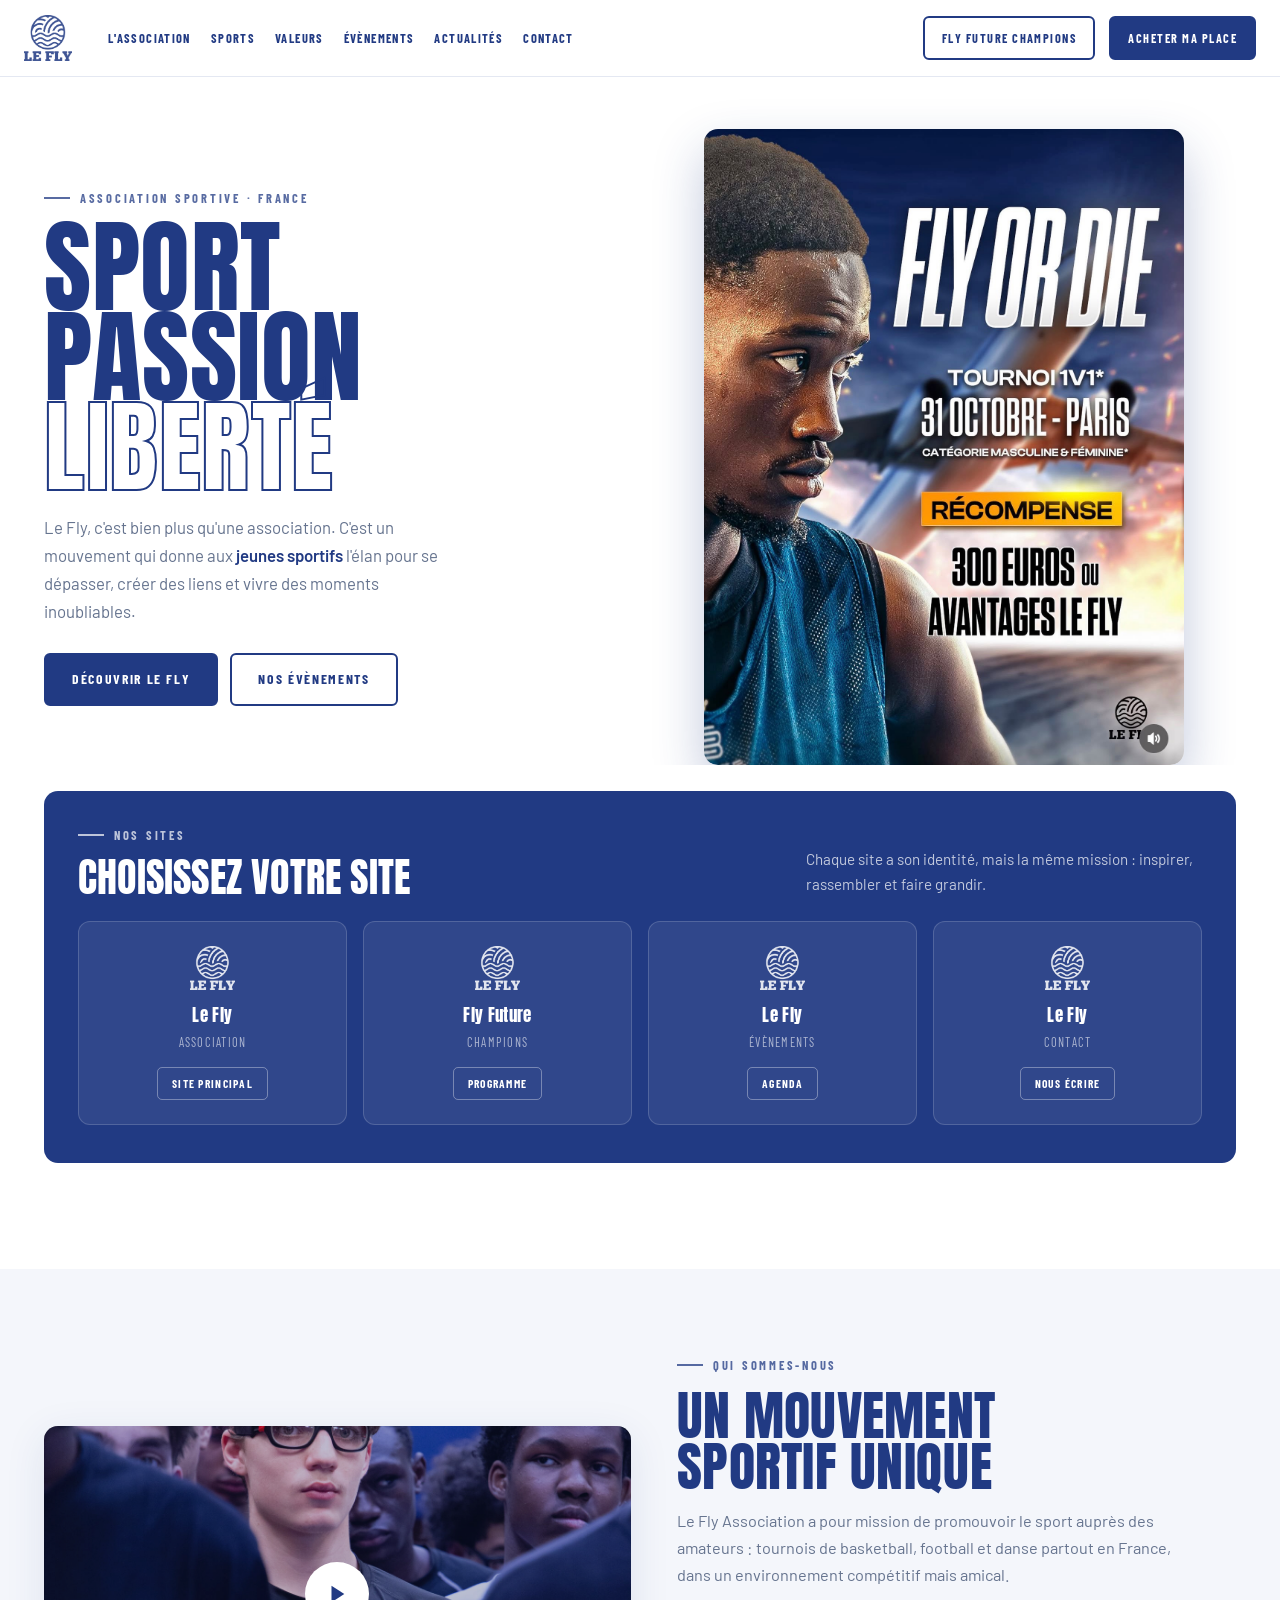
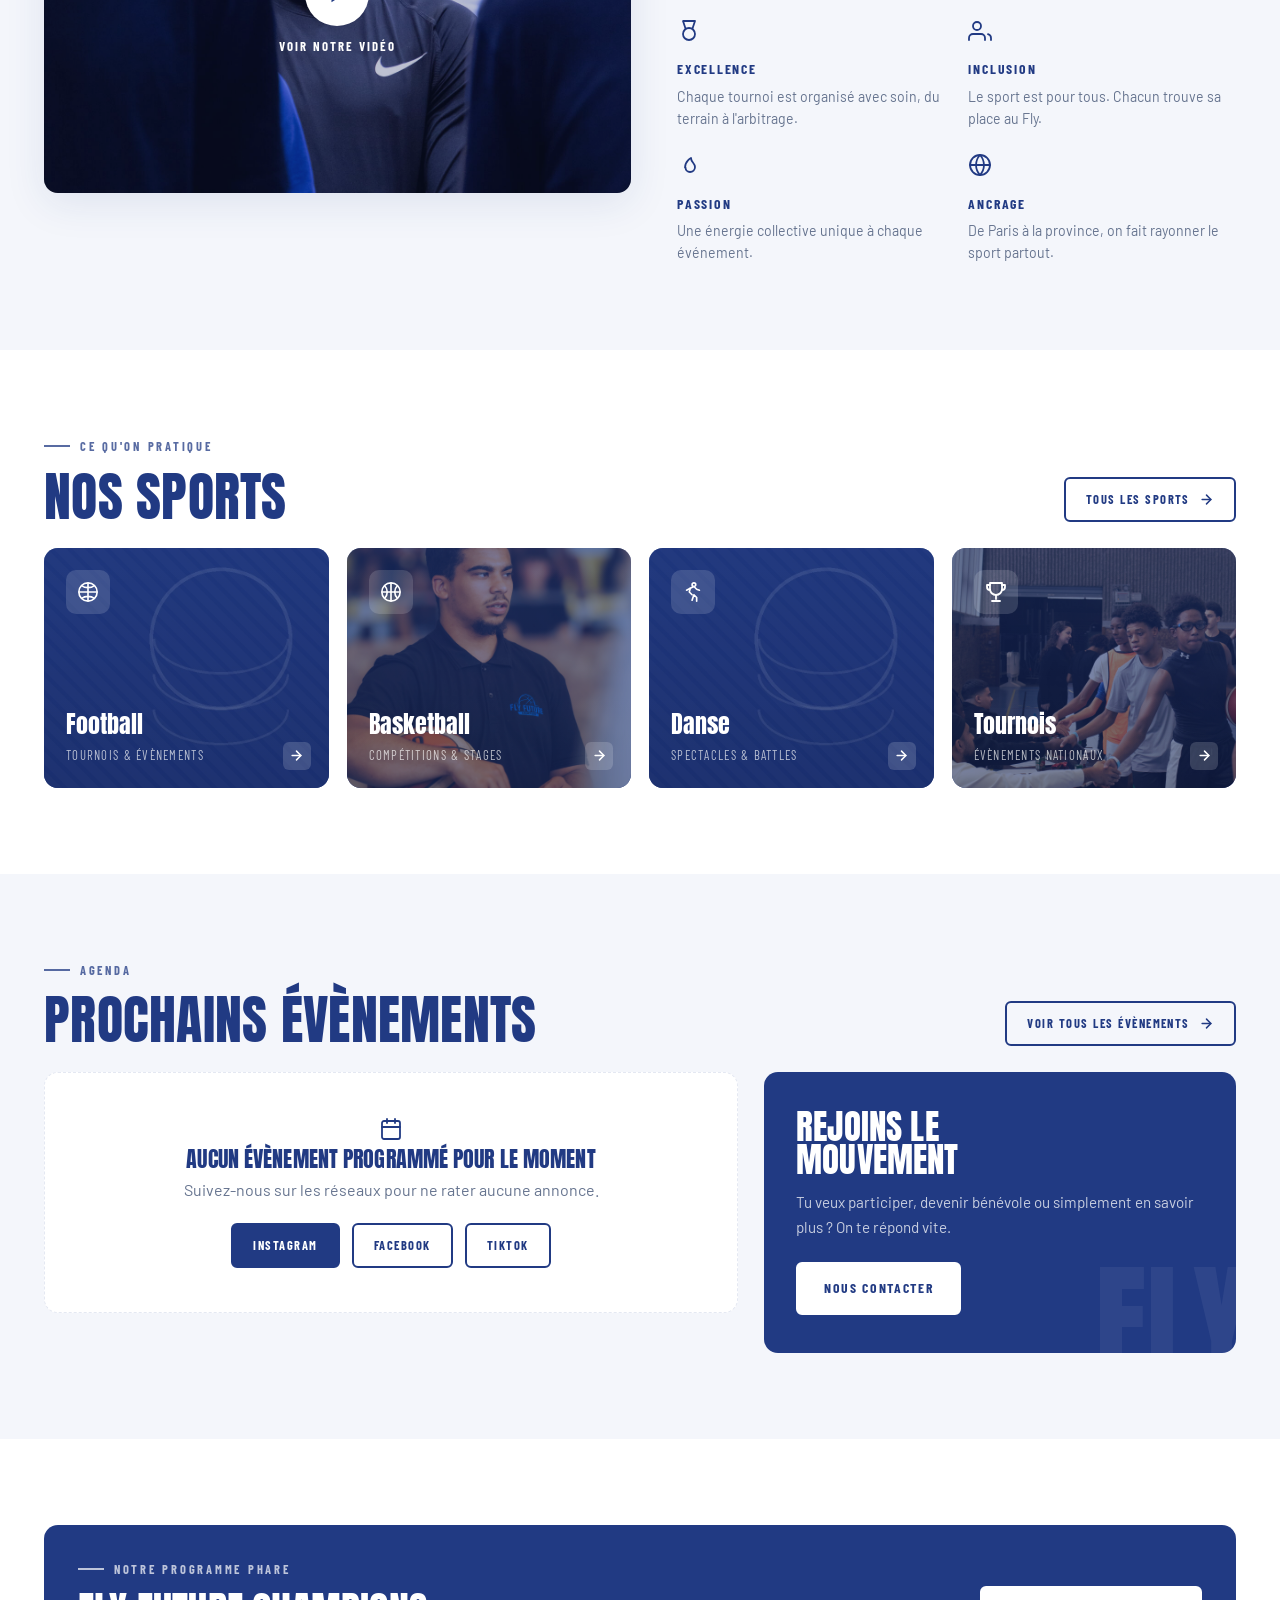
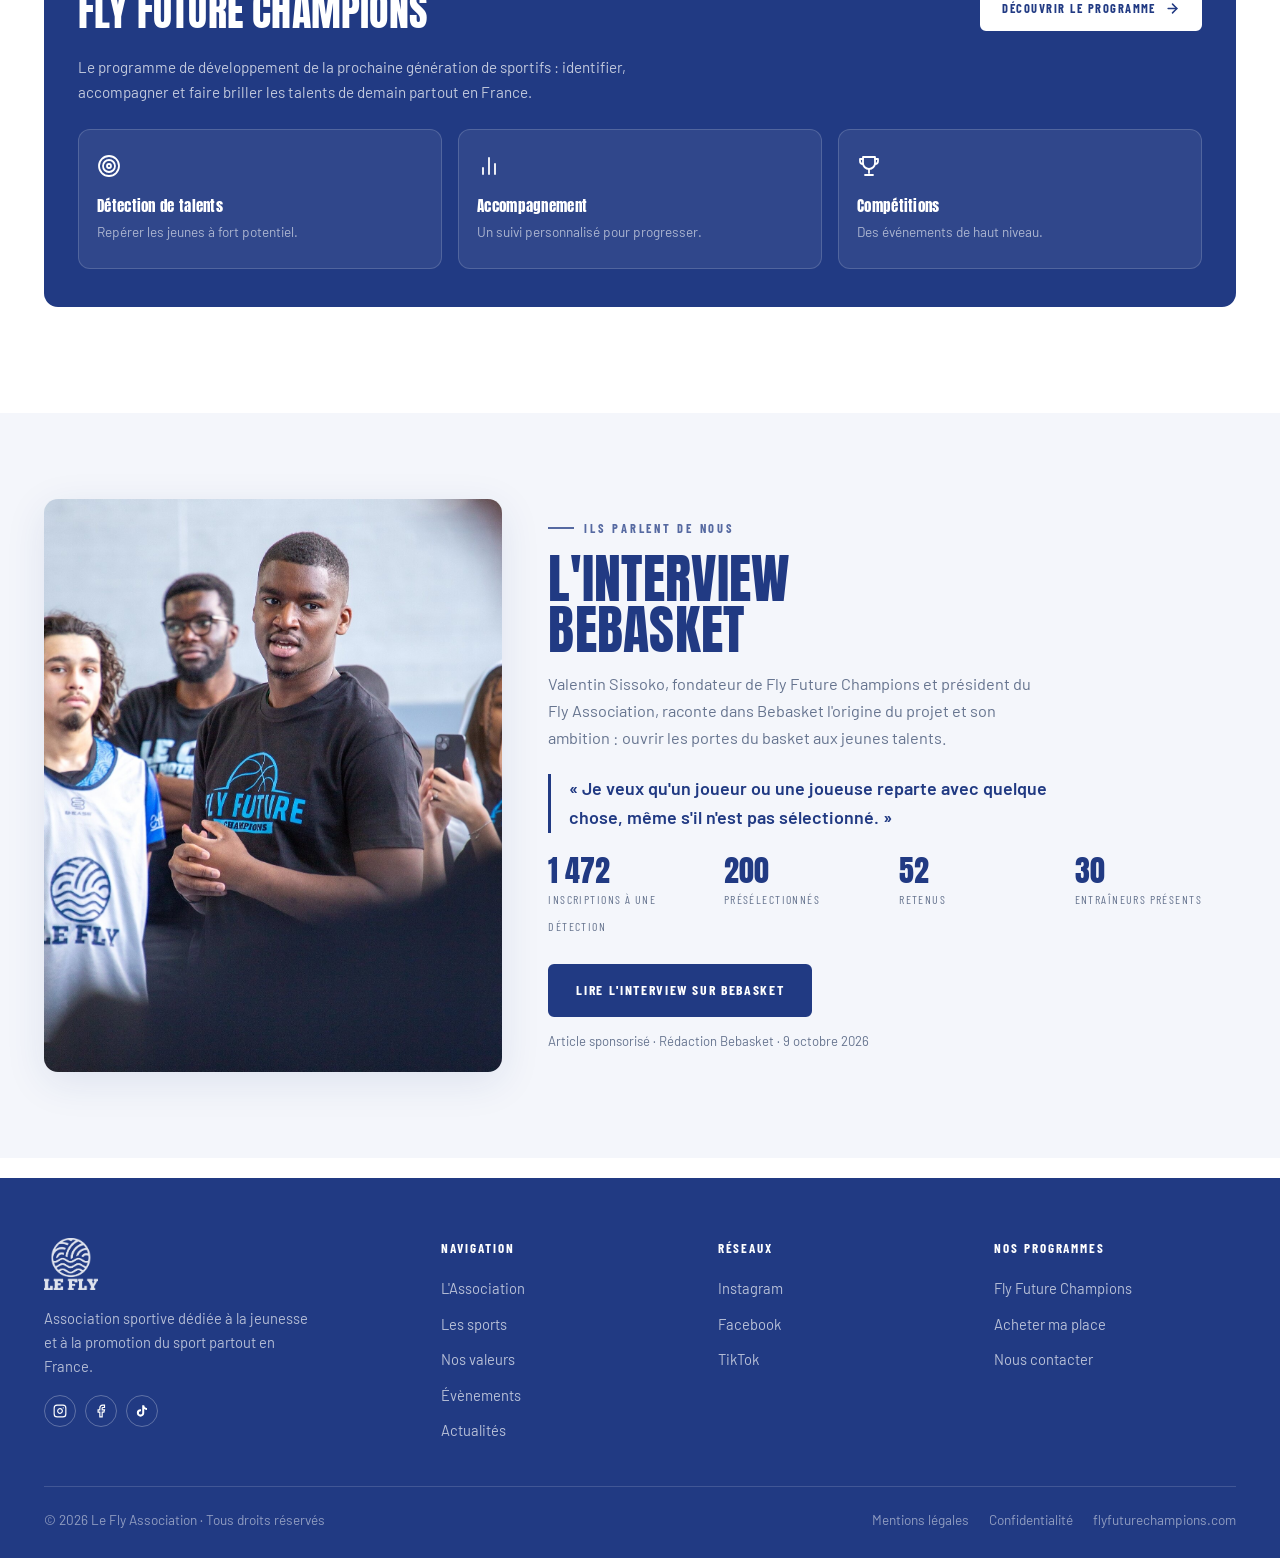
==== commit a76147a6: "Accueil: flyer FLY OR DIE a la place de la video du hero Co-Authored-By: Claude Sonnet 5.5 <noreply@" ====
--- a/index.html
+++ b/index.html
@@ -63,8 +63,10 @@
     </div>
     <div class="hero-visual reveal in d1">
       <div class="hero-ring" aria-hidden="true"></div>
-      <!-- Vidéo hero : assets/video/hero.mp4 (poster : assets/img/hero-poster.jpg) -->
-      <video src="assets/video/hero.mp4" poster="assets/img/hero-poster.jpg" autoplay muted loop playsinline preload="metadata" aria-label="Le Fly Association en action" width="900" height="1100"></video>
+      <!-- Flyer du prochain évènement (remplace la vidéo du héro) -->
+      <a class="hero-flyer" href="evenements.html" aria-label="FLY OR DIE 1v1 — 31 octobre 2026, Paris : voir l'évènement">
+        <img src="assets/img/fly-or-die-2026.jpg" alt="Flyer FLY OR DIE, tournoi 1v1 le 31 octobre à Paris, 300 euros ou avantages Le Fly" width="1290" height="1708" fetchpriority="high">
+      </a>
     </div>
   </div>
 </section>
@@ -192,7 +194,7 @@
       <a href="evenements.html" class="btn btn-ghost btn-sm">Voir tous les évènements <svg width="15" height="15" viewBox="0 0 24 24" fill="none" stroke="currentColor" stroke-width="2.4" stroke-linecap="round" stroke-linejoin="round"><line x1="5" y1="12" x2="19" y2="12"/><polyline points="12 5 19 12 12 19"/></svg></a>
     </div>
     <div class="events-layout">
-      <div class="reveal">
+      <div class="reveal" data-events="home">
         <!-- MODÈLE DE LIGNE ÉVÈNEMENT — dupliquer et remplir dès qu'une date est confirmée :
         <a class="event-row" href="evenements.html">
           <div class="event-date"><div class="event-day">24</div><div class="event-month">Mai</div></div>
@@ -335,5 +337,6 @@
 </footer>
 
 <script src="assets/js/main.js"></script>
+<script src="assets/js/events.js" defer></script>
 </body>
 </html>
--- a/assets/css/style.css
+++ b/assets/css/style.css
@@ -411,3 +411,30 @@
 .press-stats span{font-family:'Barlow Condensed',sans-serif;font-size:.74rem;letter-spacing:.12em;text-transform:uppercase;color:var(--muted)}
 .press-meta{margin-top:14px;font-size:.82rem;color:var(--muted)}
 @media(max-width:860px){.press-grid{grid-template-columns:1fr;gap:26px}.press-photo img{aspect-ratio:4/3;object-position:center 20%}.press-stats{grid-template-columns:repeat(2,1fr)}}
+
+/* Évènements publiés (Supabase) */
+.event-card{background:#fff;border:1px solid var(--line);border-radius:var(--radius);padding:16px;margin-bottom:18px;display:flex;flex-direction:column;gap:12px;align-items:flex-start}
+.event-cover{width:100%;aspect-ratio:16/9;object-fit:cover;border-radius:10px}
+.event-row-static{width:100%;border:0;padding:0;box-shadow:none;transform:none!important;background:none}
+.event-tag{font-family:'Barlow Condensed',sans-serif;font-size:.78rem;letter-spacing:.14em;text-transform:uppercase;color:var(--navy)}
+.event-lead{font-weight:600}
+.event-desc{color:var(--muted);font-size:.95rem}
+.event-tickets{list-style:none;width:100%;display:grid;gap:6px}
+.event-tickets li{display:flex;justify-content:space-between;gap:12px;padding:9px 12px;background:var(--ice);border-radius:8px;font-size:.92rem}
+
+/* Inscription aux évènements */
+.event-form{width:100%;display:grid;gap:10px;margin-top:4px}
+.event-form[hidden]{display:none}
+.event-form input,.event-form select{width:100%;padding:12px 14px;border:1px solid var(--line);border-radius:8px;font:inherit;background:#fff}
+.event-form input:focus,.event-form select:focus{outline:none;border-color:var(--navy)}
+.event-form-row{display:grid;grid-template-columns:1fr 1fr;gap:10px}
+.event-form-msg{font-size:.88rem;color:var(--muted);margin:0}
+.event-form-msg.ok{color:#1E7A46}
+.event-form-msg.err{color:#B3261E}
+@media(max-width:560px){.event-form-row{grid-template-columns:1fr}}
+
+/* Héro : flyer de l'évènement (portrait, jamais rogné) */
+.hero-flyer{position:relative;display:block;width:100%;max-width:480px;z-index:1;transition:transform .25s}
+.hero-flyer:hover{transform:translateY(-4px)}
+.hero-visual .hero-flyer img{width:100%;max-width:none;max-height:none;height:auto;object-fit:contain;border-radius:var(--radius);box-shadow:0 22px 50px rgba(33,58,131,.28)}
+@media(max-width:980px){.hero-flyer{max-width:380px}}
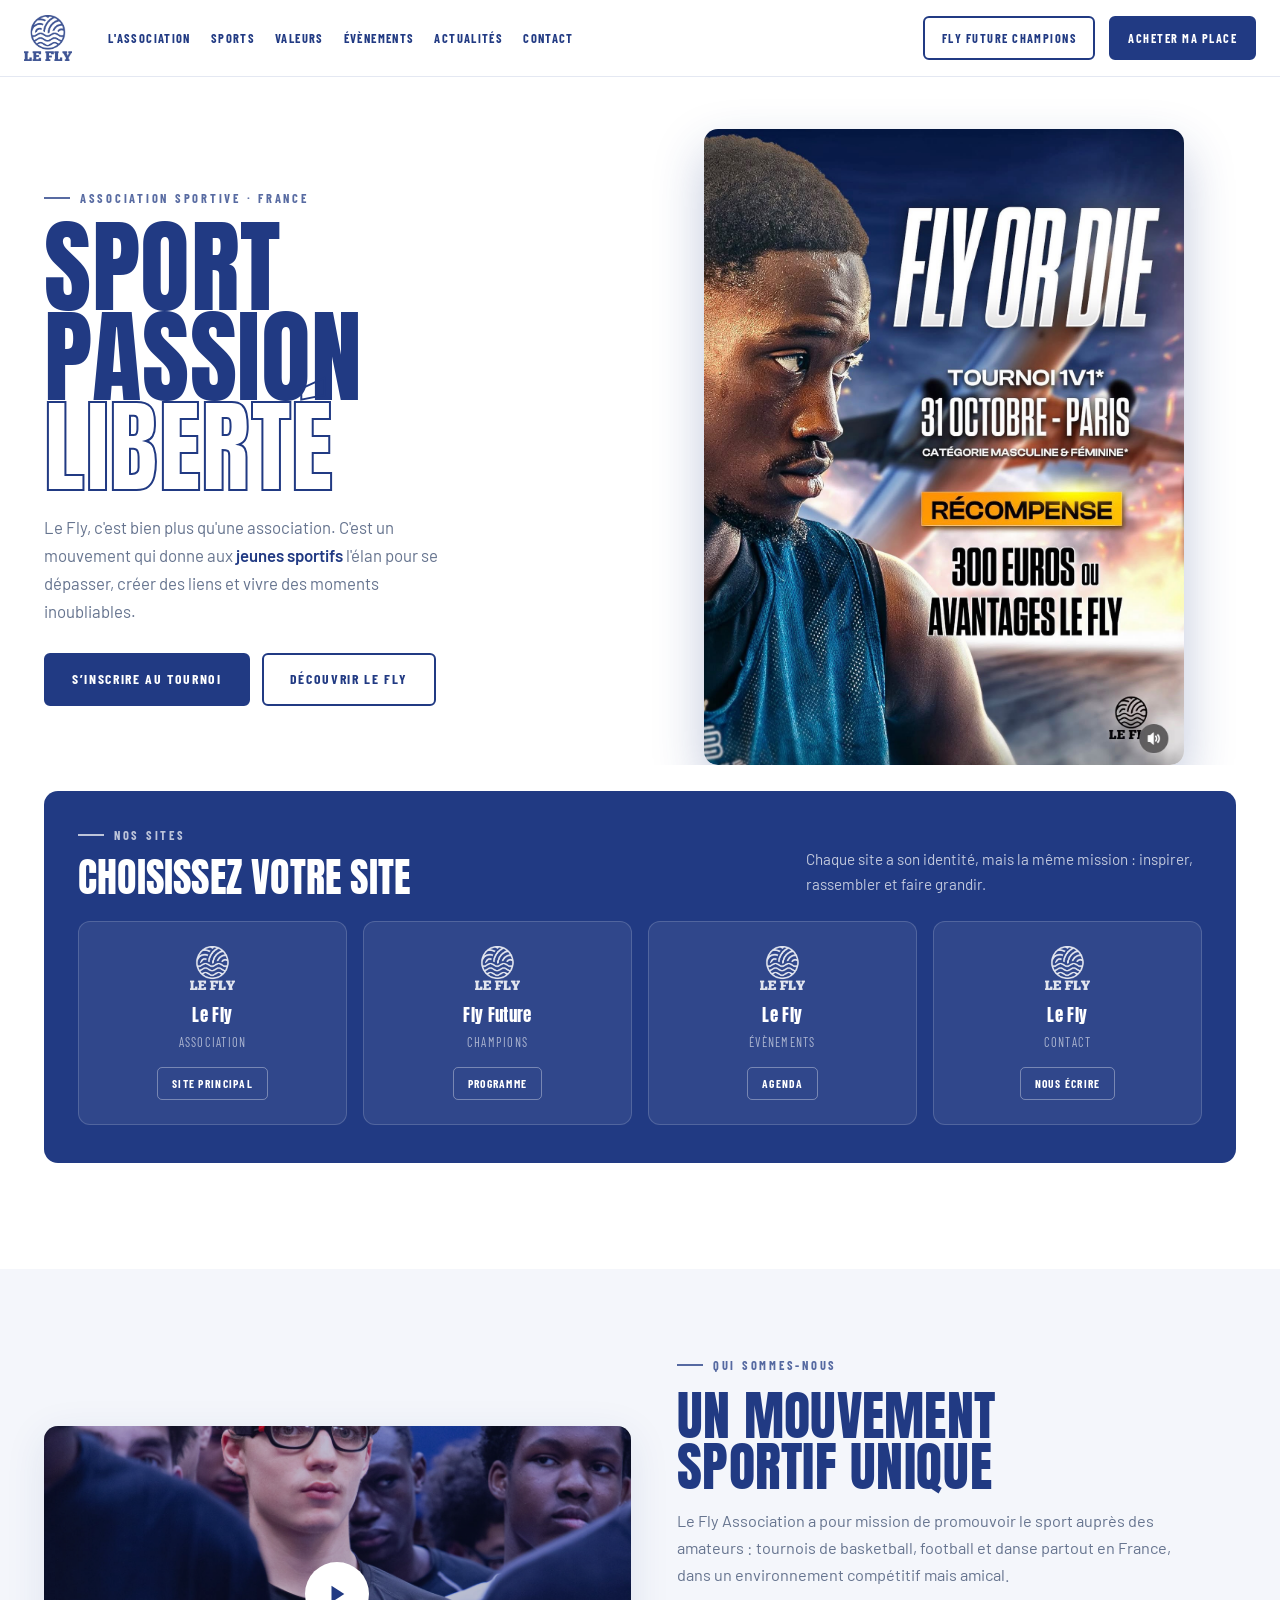
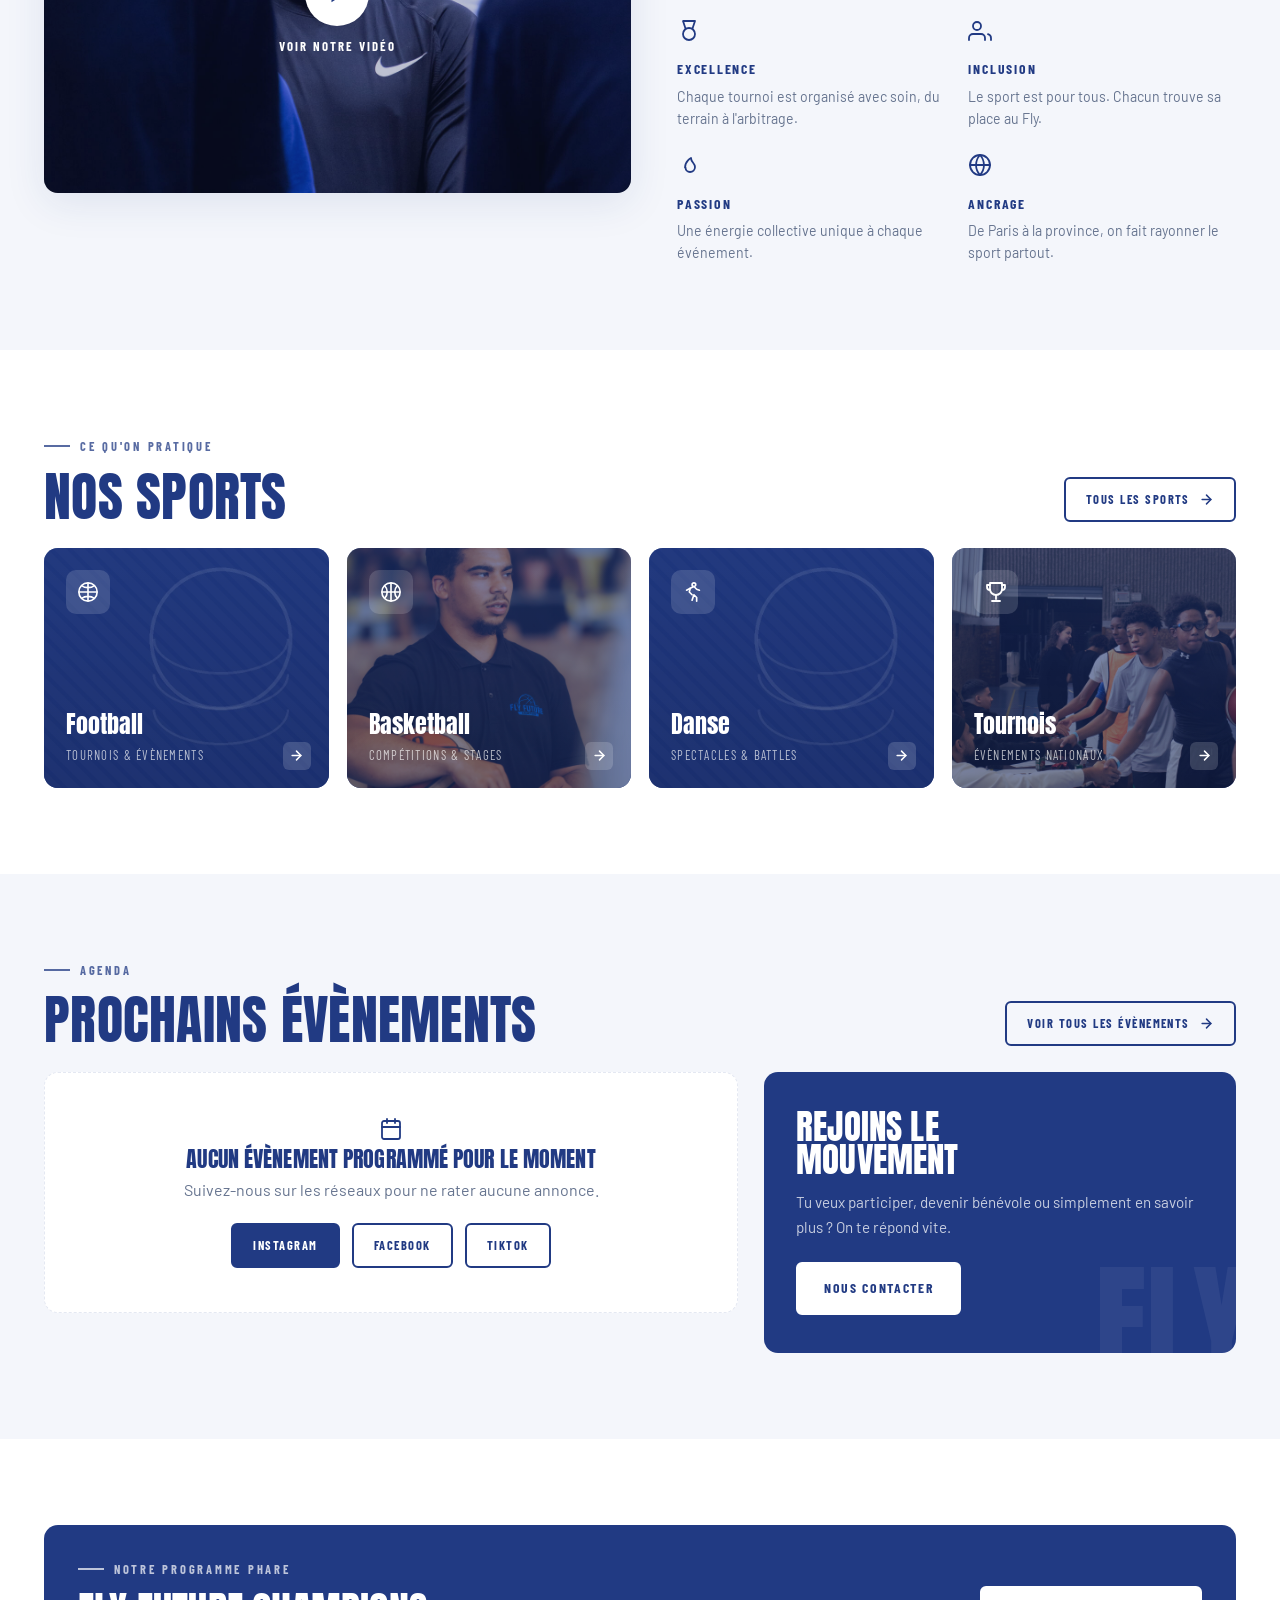
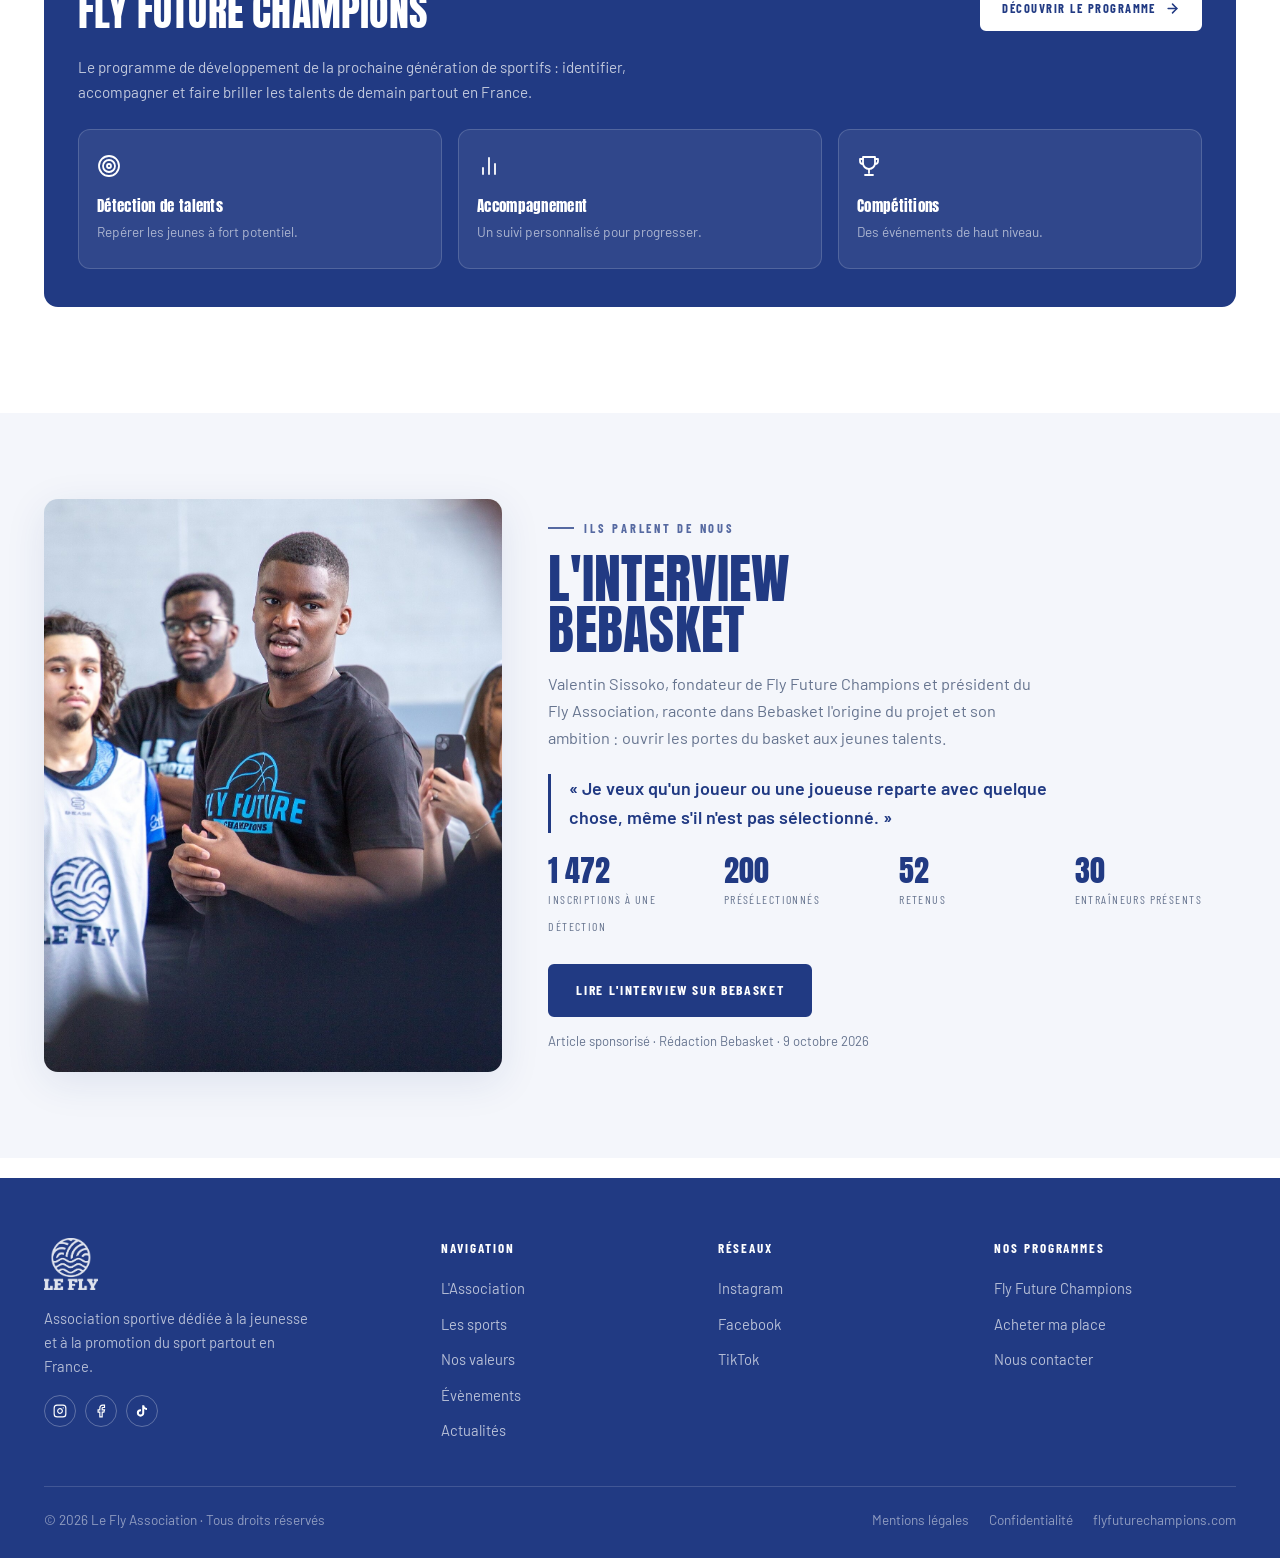
==== commit 59fb7e78: "Canal d'inscription: liens directs (#inscription, #slug), CTA du menu et du hero ouvrent le formulai" ====
--- a/index.html
+++ b/index.html
@@ -28,7 +28,7 @@
       <a href="contact.html">Contact</a>
       <div class="nav-mobile-ctas">
         <a href="https://flyfuturechampions.com/" target="_blank" rel="noopener" class="btn btn-ghost btn-sm">Fly Future Champions</a>
-        <a href="evenements.html" class="btn btn-navy btn-sm">Acheter ma place</a>
+        <a href="evenements.html#inscription" class="btn btn-navy btn-sm">Acheter ma place</a>
       </div>
     </nav>
 
@@ -39,7 +39,7 @@
         <a href="https://www.tiktok.com/@leflyassociation" target="_blank" rel="noopener" aria-label="TikTok"><svg width="14" height="14" viewBox="0 0 24 24" fill="currentColor"><path d="M19.59 6.69a4.83 4.83 0 0 1-3.77-4.25V2h-3.45v13.67a2.89 2.89 0 0 1-2.88 2.5 2.89 2.89 0 0 1-2.89-2.89 2.89 2.89 0 0 1 2.89-2.89c.28 0 .54.04.79.1V9.01a6.27 6.27 0 0 0-.79-.05A6.34 6.34 0 0 0 3.15 15.3a6.34 6.34 0 0 0 10.86 4.43 6.29 6.29 0 0 0 1.82-4.43V8.69a8.16 8.16 0 0 0 4.76 1.52V6.76a4.85 4.85 0 0 1-1-.07z"/></svg></a>
       </div>
       <a href="https://flyfuturechampions.com/" target="_blank" rel="noopener" class="btn btn-ghost btn-sm">Fly Future Champions</a>
-      <a href="evenements.html" class="btn btn-navy btn-sm">Acheter ma place</a>
+      <a href="evenements.html#inscription" class="btn btn-navy btn-sm">Acheter ma place</a>
     </div>
 
     <button class="burger" id="burger" aria-label="Menu" aria-expanded="false">
@@ -57,14 +57,14 @@
       <h1 class="hero-title">Sport<br>Passion<br><span class="outline">Liberté</span></h1>
       <p class="hero-lead">Le Fly, c'est bien plus qu'une association. C'est un mouvement qui donne aux <strong>jeunes sportifs</strong> l'élan pour se dépasser, créer des liens et vivre des moments inoubliables.</p>
       <div class="hero-actions">
-        <a href="association.html" class="btn btn-navy">Découvrir Le Fly</a>
-        <a href="evenements.html" class="btn btn-ghost">Nos évènements</a>
+        <a href="evenements.html#inscription" class="btn btn-navy">S’inscrire au tournoi</a>
+        <a href="association.html" class="btn btn-ghost">Découvrir Le Fly</a>
       </div>
     </div>
     <div class="hero-visual reveal in d1">
       <div class="hero-ring" aria-hidden="true"></div>
       <!-- Flyer du prochain évènement (remplace la vidéo du héro) -->
-      <a class="hero-flyer" href="evenements.html" aria-label="FLY OR DIE 1v1 — 31 octobre 2026, Paris : voir l'évènement">
+      <a class="hero-flyer" href="evenements.html#inscription" aria-label="FLY OR DIE 1v1 — 31 octobre 2026, Paris : voir l'évènement">
         <img src="assets/img/fly-or-die-2026.jpg" alt="Flyer FLY OR DIE, tournoi 1v1 le 31 octobre à Paris, 300 euros ou avantages Le Fly" width="1290" height="1708" fetchpriority="high">
       </a>
     </div>
@@ -320,7 +320,7 @@
         <h4>Nos programmes</h4>
         <ul>
           <li><a href="https://flyfuturechampions.com/" target="_blank" rel="noopener">Fly Future Champions</a></li>
-          <li><a href="evenements.html">Acheter ma place</a></li>
+          <li><a href="evenements.html#inscription">Acheter ma place</a></li>
           <li><a href="contact.html">Nous contacter</a></li>
         </ul>
       </div>
--- a/assets/css/style.css
+++ b/assets/css/style.css
@@ -438,3 +438,6 @@
 .hero-flyer:hover{transform:translateY(-4px)}
 .hero-visual .hero-flyer img{width:100%;max-width:none;max-height:none;height:auto;object-fit:contain;border-radius:var(--radius);box-shadow:0 22px 50px rgba(33,58,131,.28)}
 @media(max-width:980px){.hero-flyer{max-width:380px}}
+
+.event-card-focus{border-color:var(--navy);box-shadow:0 0 0 3px rgba(33,58,131,.15)}
+.event-card{scroll-margin-top:110px}
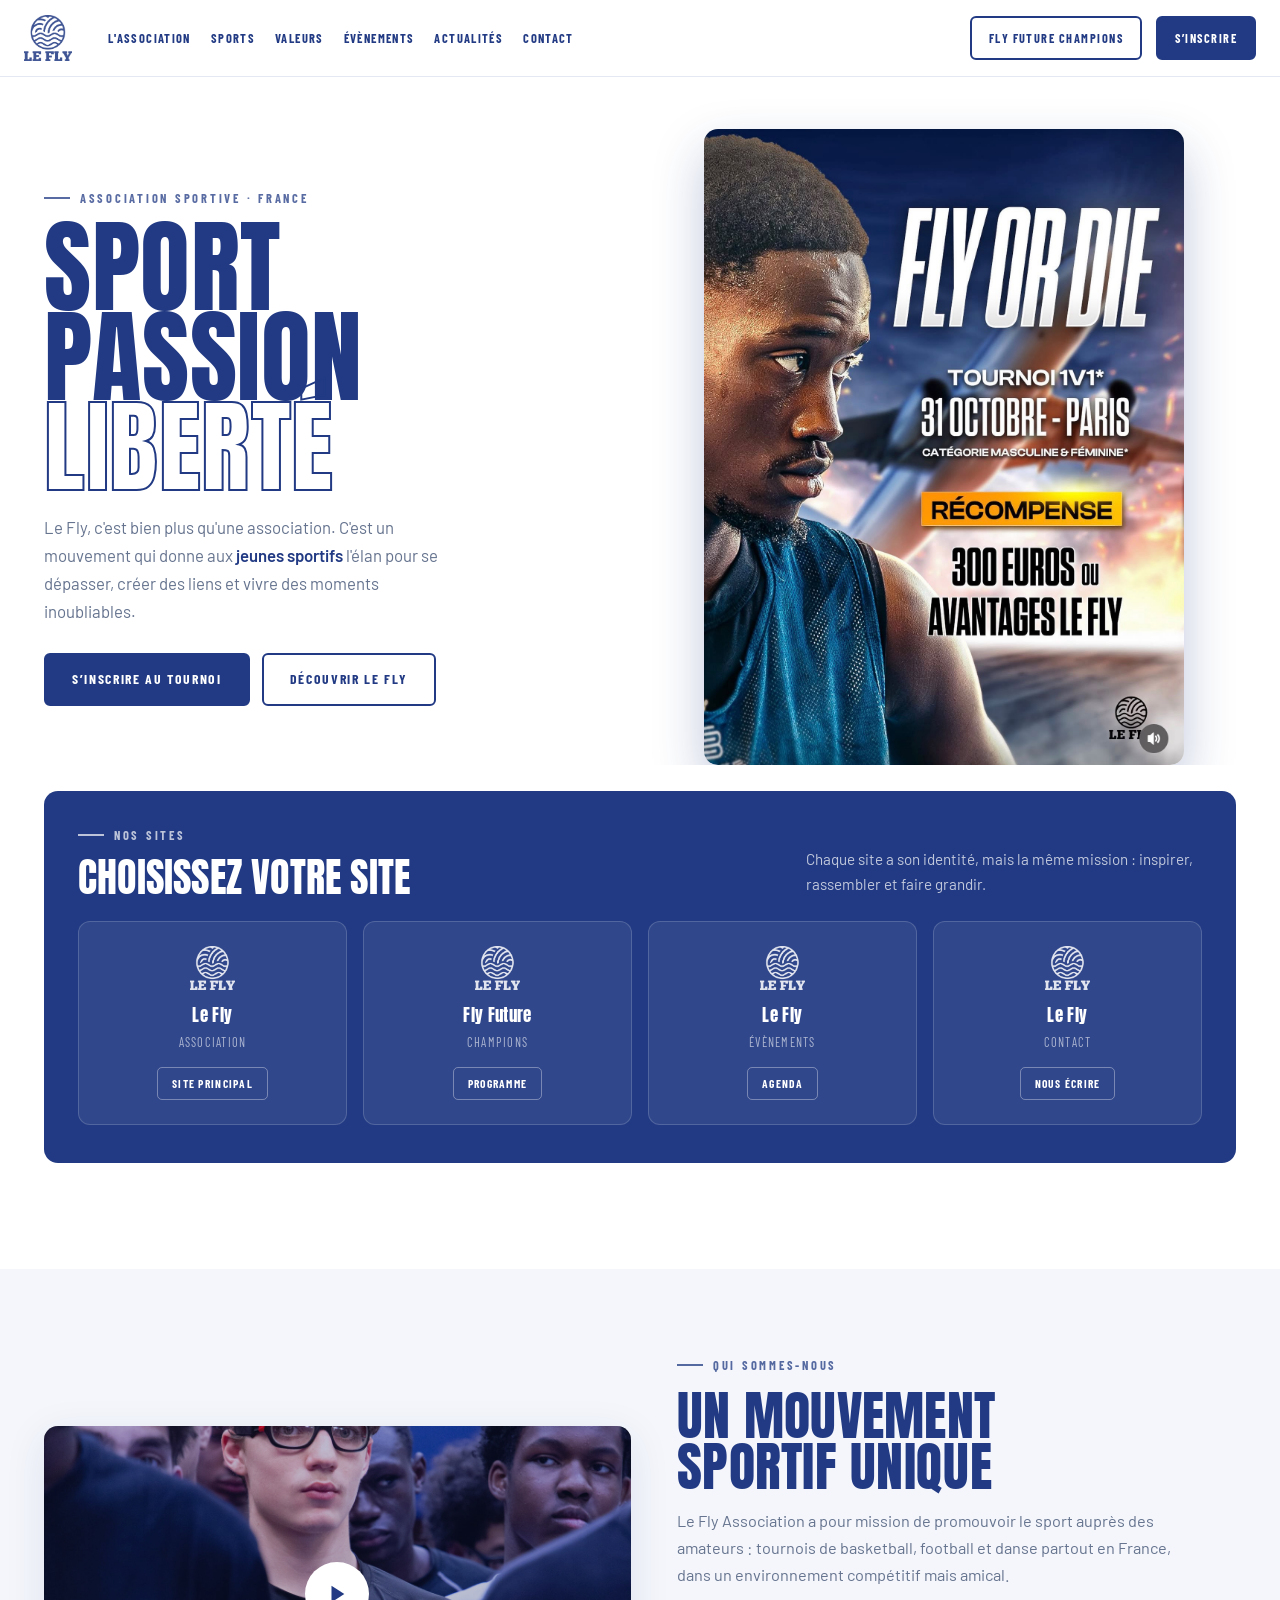
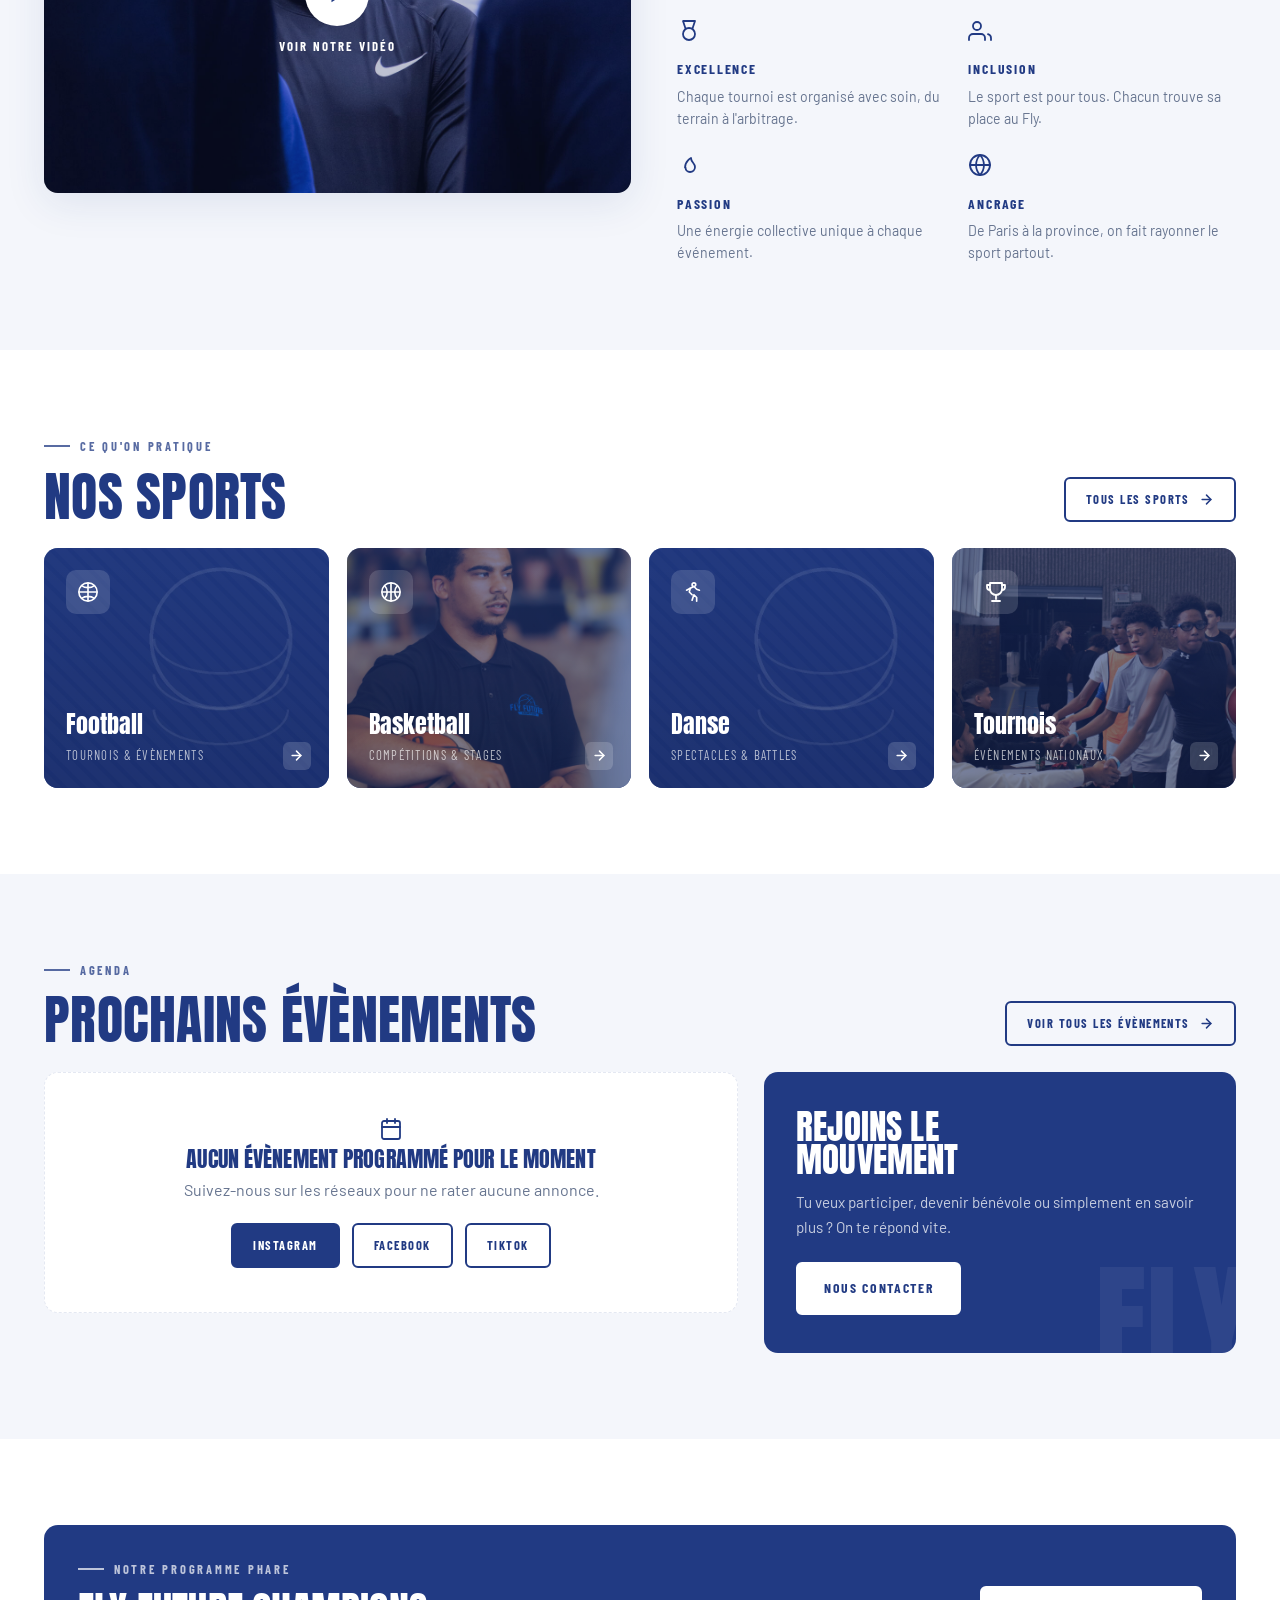
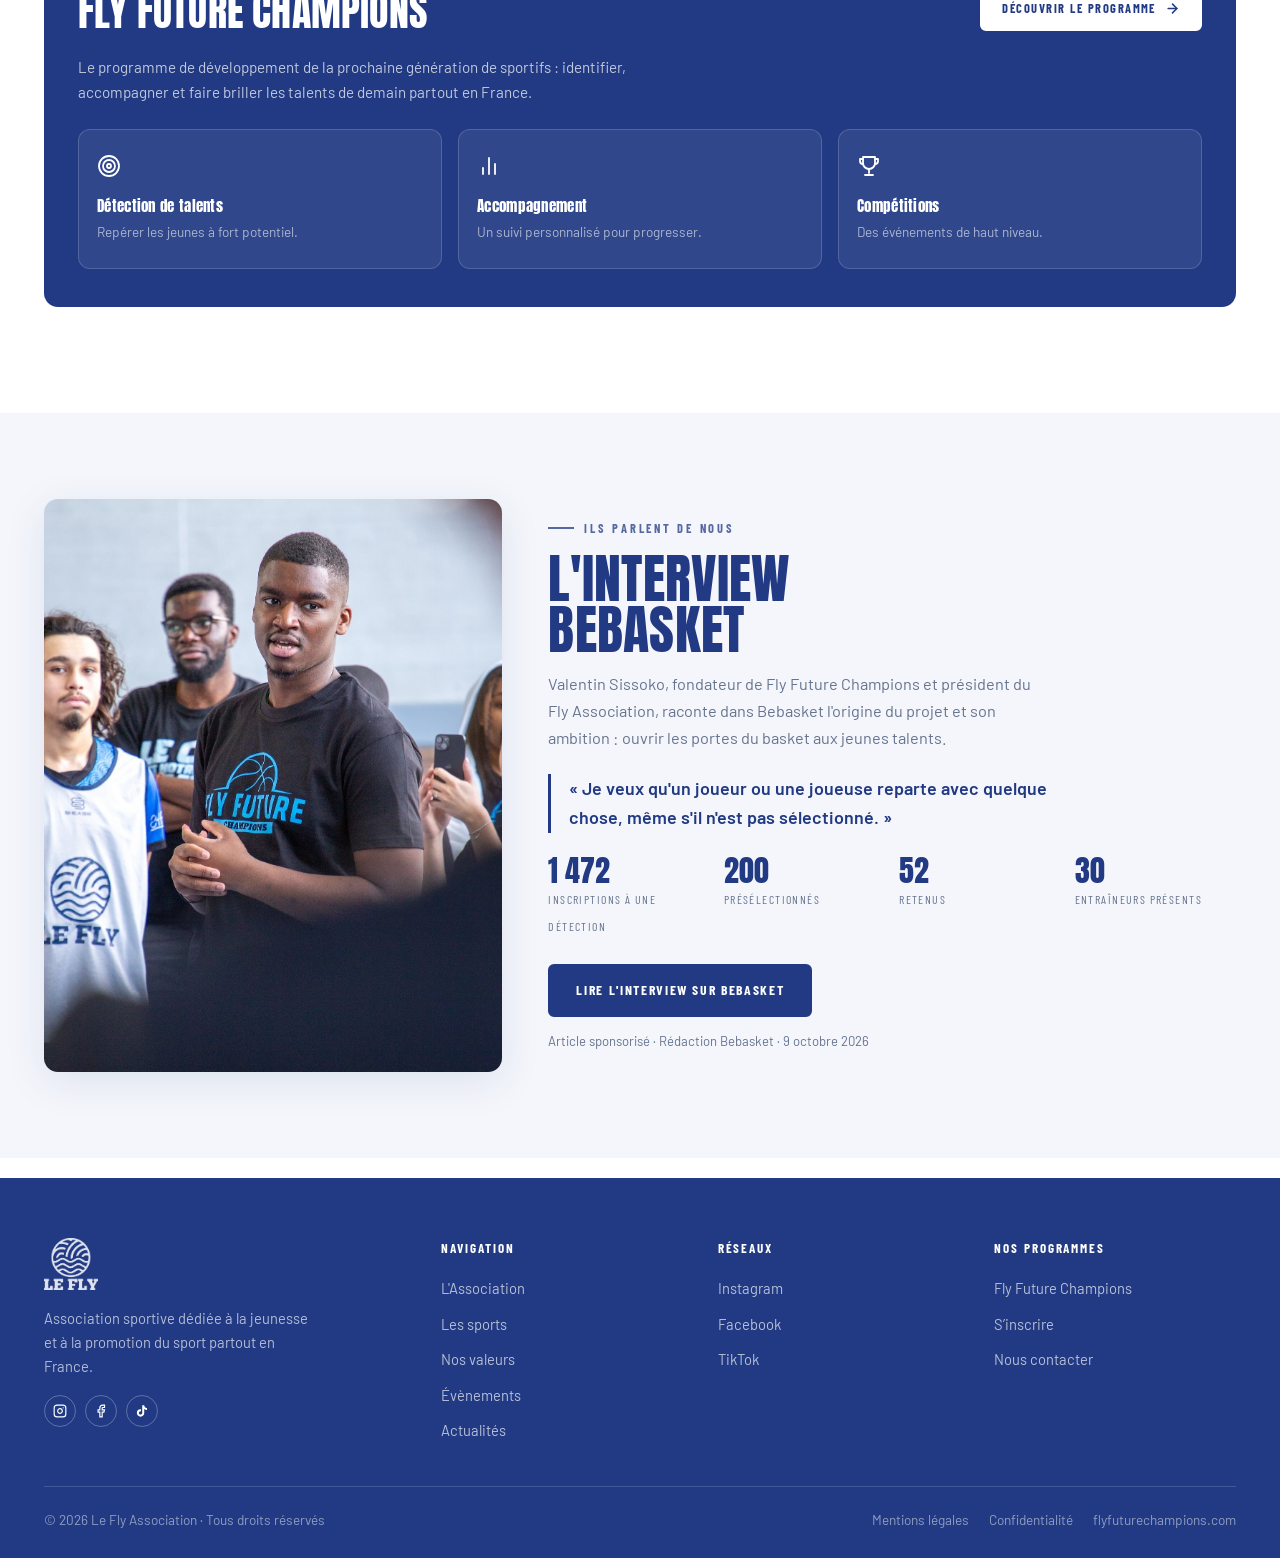
==== commit d89c03c2: "Bouton « Acheter ma place » remplace par « S'inscrire » (lien direct vers l'inscription du prochain " ====
--- a/index.html
+++ b/index.html
@@ -28,7 +28,7 @@
       <a href="contact.html">Contact</a>
       <div class="nav-mobile-ctas">
         <a href="https://flyfuturechampions.com/" target="_blank" rel="noopener" class="btn btn-ghost btn-sm">Fly Future Champions</a>
-        <a href="evenements.html#inscription" class="btn btn-navy btn-sm">Acheter ma place</a>
+        <a href="evenements.html#inscription" class="btn btn-navy btn-sm">S’inscrire</a>
       </div>
     </nav>
 
@@ -39,7 +39,7 @@
         <a href="https://www.tiktok.com/@leflyassociation" target="_blank" rel="noopener" aria-label="TikTok"><svg width="14" height="14" viewBox="0 0 24 24" fill="currentColor"><path d="M19.59 6.69a4.83 4.83 0 0 1-3.77-4.25V2h-3.45v13.67a2.89 2.89 0 0 1-2.88 2.5 2.89 2.89 0 0 1-2.89-2.89 2.89 2.89 0 0 1 2.89-2.89c.28 0 .54.04.79.1V9.01a6.27 6.27 0 0 0-.79-.05A6.34 6.34 0 0 0 3.15 15.3a6.34 6.34 0 0 0 10.86 4.43 6.29 6.29 0 0 0 1.82-4.43V8.69a8.16 8.16 0 0 0 4.76 1.52V6.76a4.85 4.85 0 0 1-1-.07z"/></svg></a>
       </div>
       <a href="https://flyfuturechampions.com/" target="_blank" rel="noopener" class="btn btn-ghost btn-sm">Fly Future Champions</a>
-      <a href="evenements.html#inscription" class="btn btn-navy btn-sm">Acheter ma place</a>
+      <a href="evenements.html#inscription" class="btn btn-navy btn-sm">S’inscrire</a>
     </div>
 
     <button class="burger" id="burger" aria-label="Menu" aria-expanded="false">
@@ -320,7 +320,7 @@
         <h4>Nos programmes</h4>
         <ul>
           <li><a href="https://flyfuturechampions.com/" target="_blank" rel="noopener">Fly Future Champions</a></li>
-          <li><a href="evenements.html#inscription">Acheter ma place</a></li>
+          <li><a href="evenements.html#inscription">S’inscrire</a></li>
           <li><a href="contact.html">Nous contacter</a></li>
         </ul>
       </div>
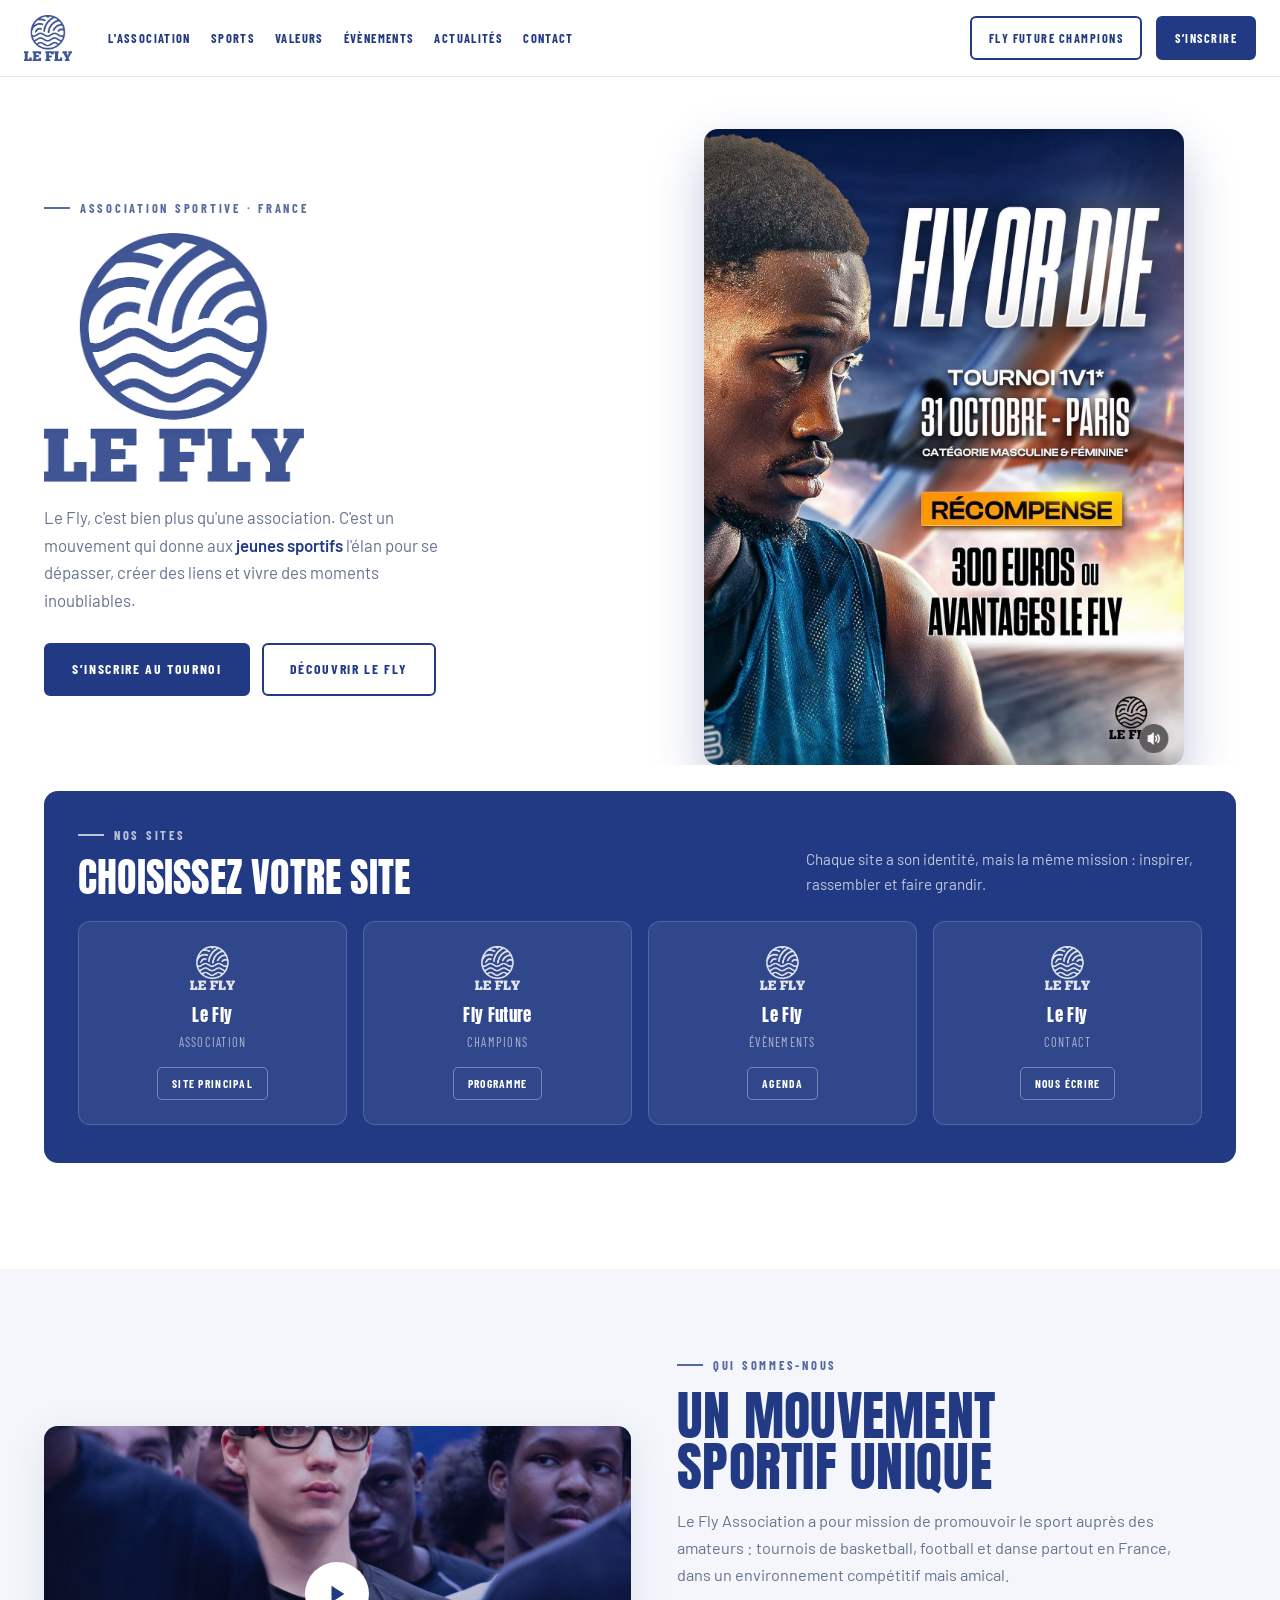
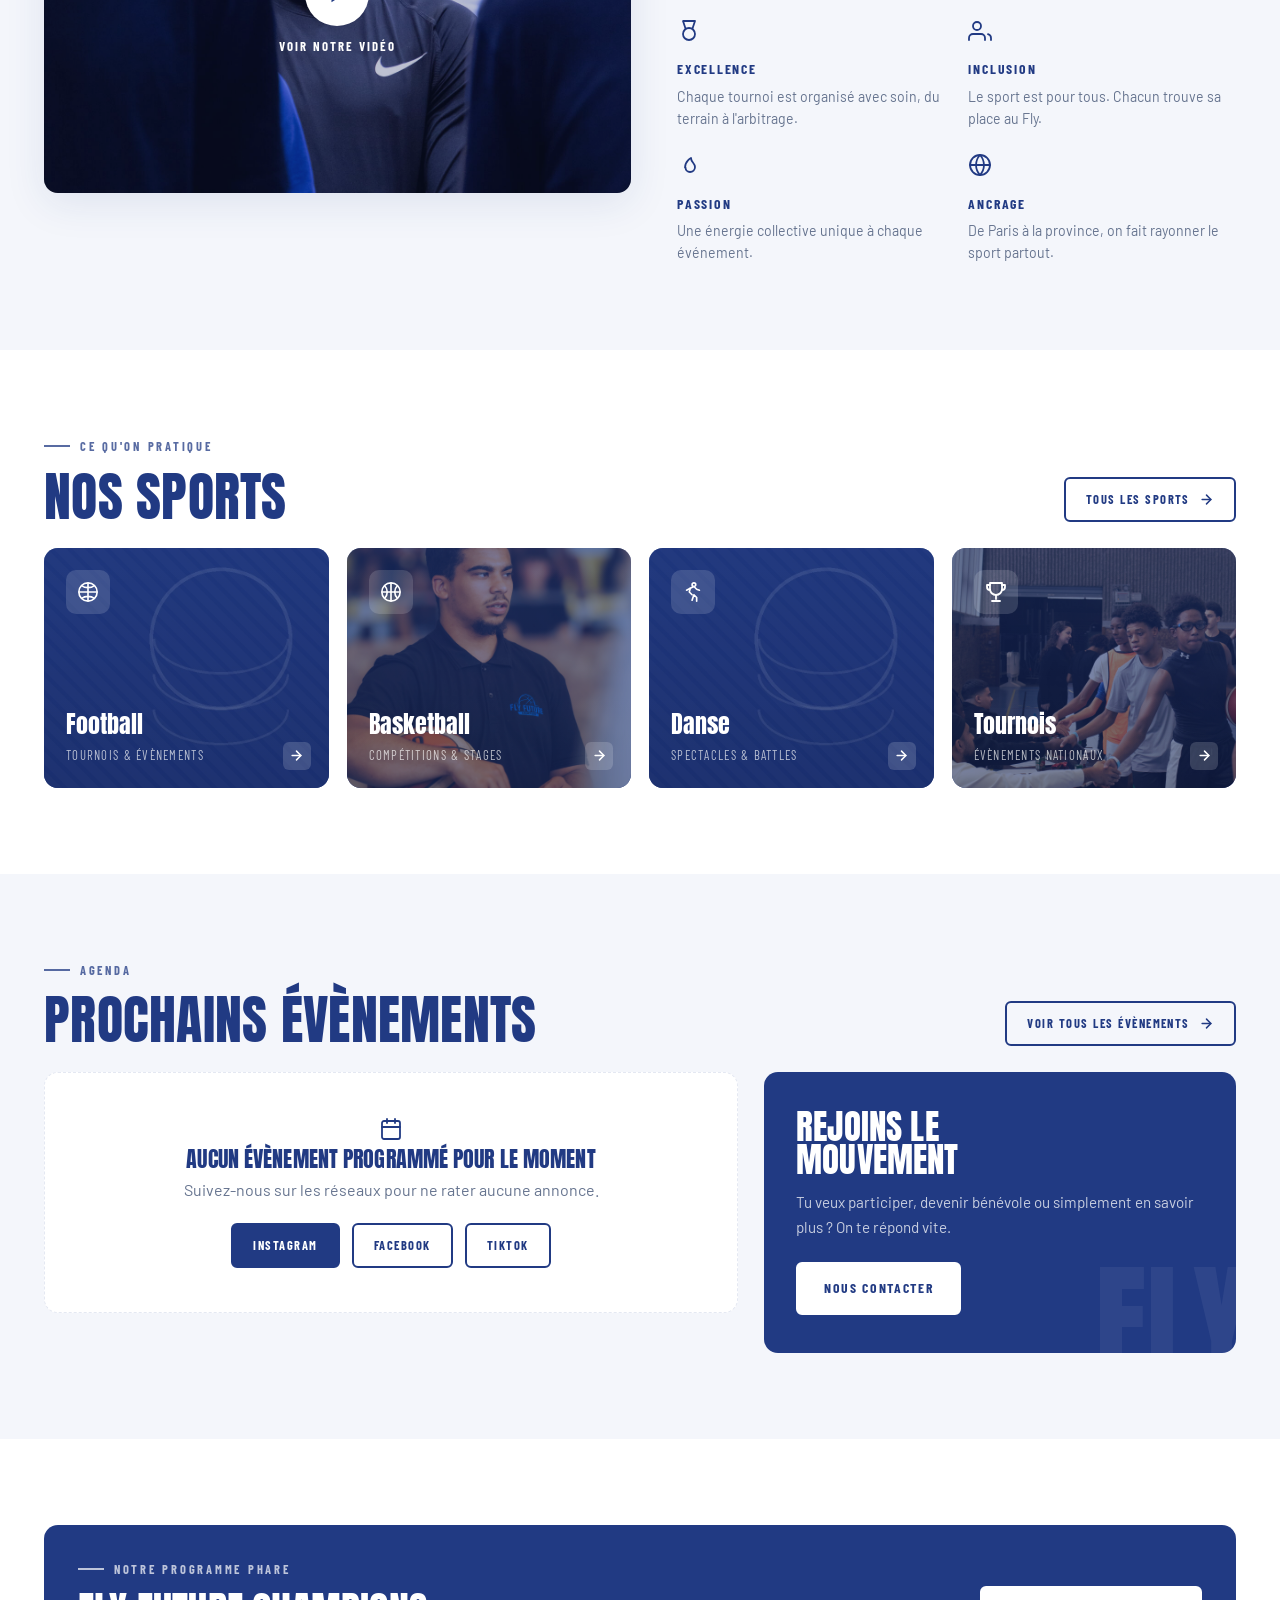
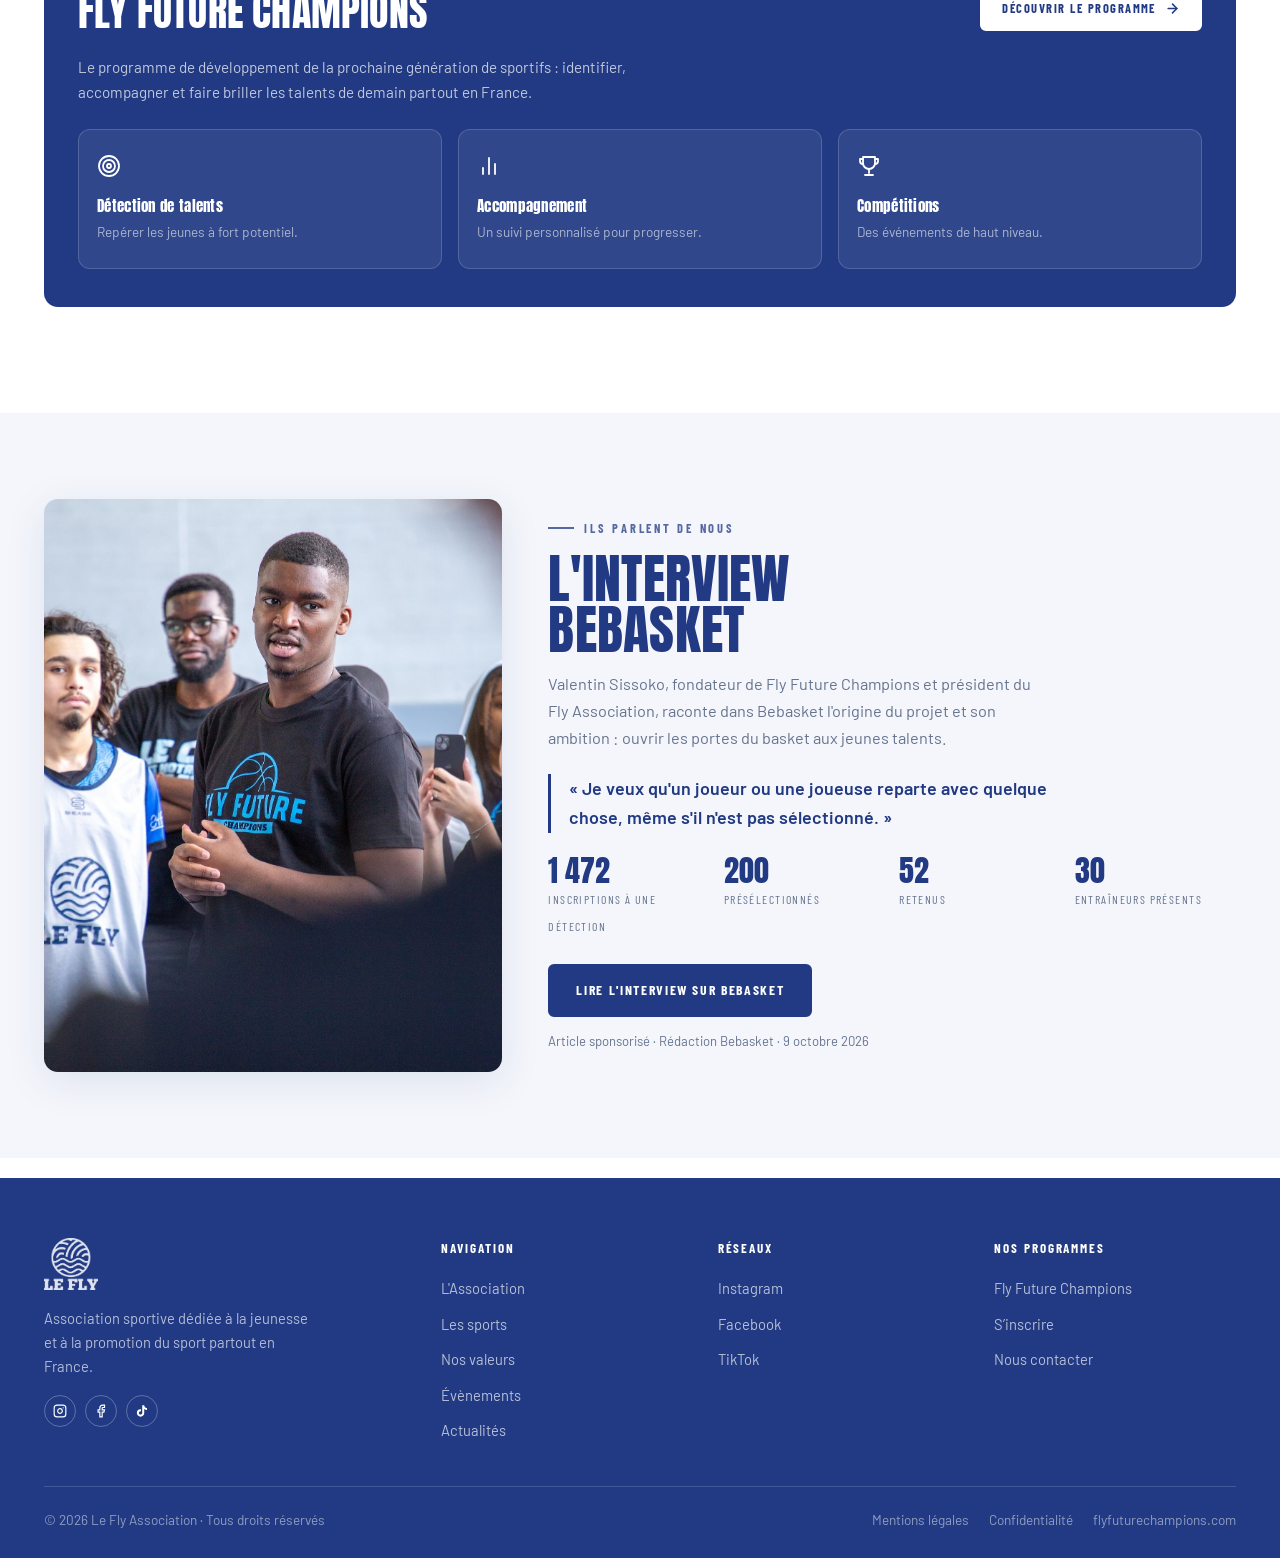
==== commit a262e4fb: "Accueil: logo du Fly a la place du titre Sport Passion Liberte dans le hero Co-Authored-By: Claude S" ====
--- a/index.html
+++ b/index.html
@@ -54,7 +54,7 @@
   <div class="hero-in">
     <div class="reveal in">
       <div class="eyebrow">Association sportive · France</div>
-      <h1 class="hero-title">Sport<br>Passion<br><span class="outline">Liberté</span></h1>
+      <h1 class="hero-logo"><img src="assets/img/logo-navy.png" alt="Le Fly Association — Sport, Passion, Liberté" width="566" height="543"></h1>
       <p class="hero-lead">Le Fly, c'est bien plus qu'une association. C'est un mouvement qui donne aux <strong>jeunes sportifs</strong> l'élan pour se dépasser, créer des liens et vivre des moments inoubliables.</p>
       <div class="hero-actions">
         <a href="evenements.html#inscription" class="btn btn-navy">S’inscrire au tournoi</a>
--- a/assets/css/style.css
+++ b/assets/css/style.css
@@ -441,3 +441,7 @@
 
 .event-card-focus{border-color:var(--navy);box-shadow:0 0 0 3px rgba(33,58,131,.15)}
 .event-card{scroll-margin-top:110px}
+
+/* Héro : logo du Fly à la place du titre typographique */
+.hero-logo{margin:4px 0 22px}
+.hero-logo img{display:block;width:clamp(170px,22vw,260px);height:auto}
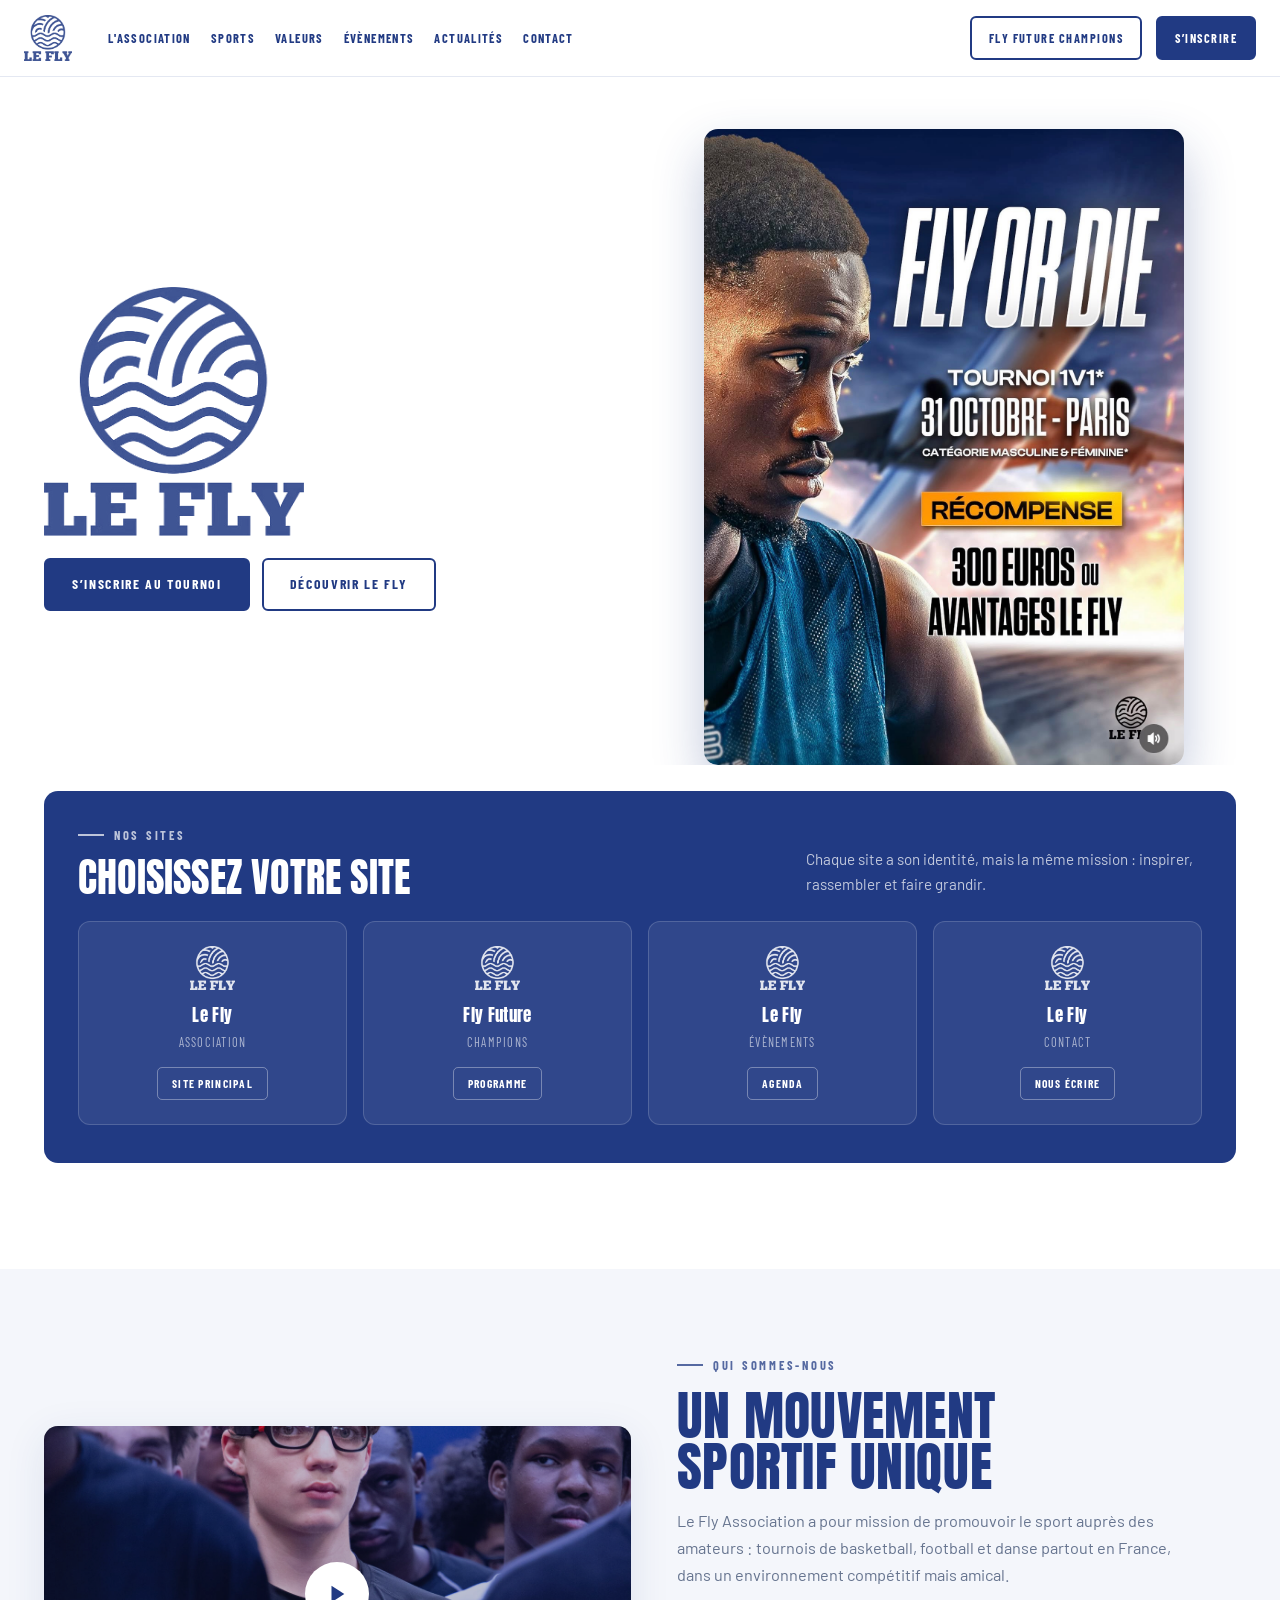
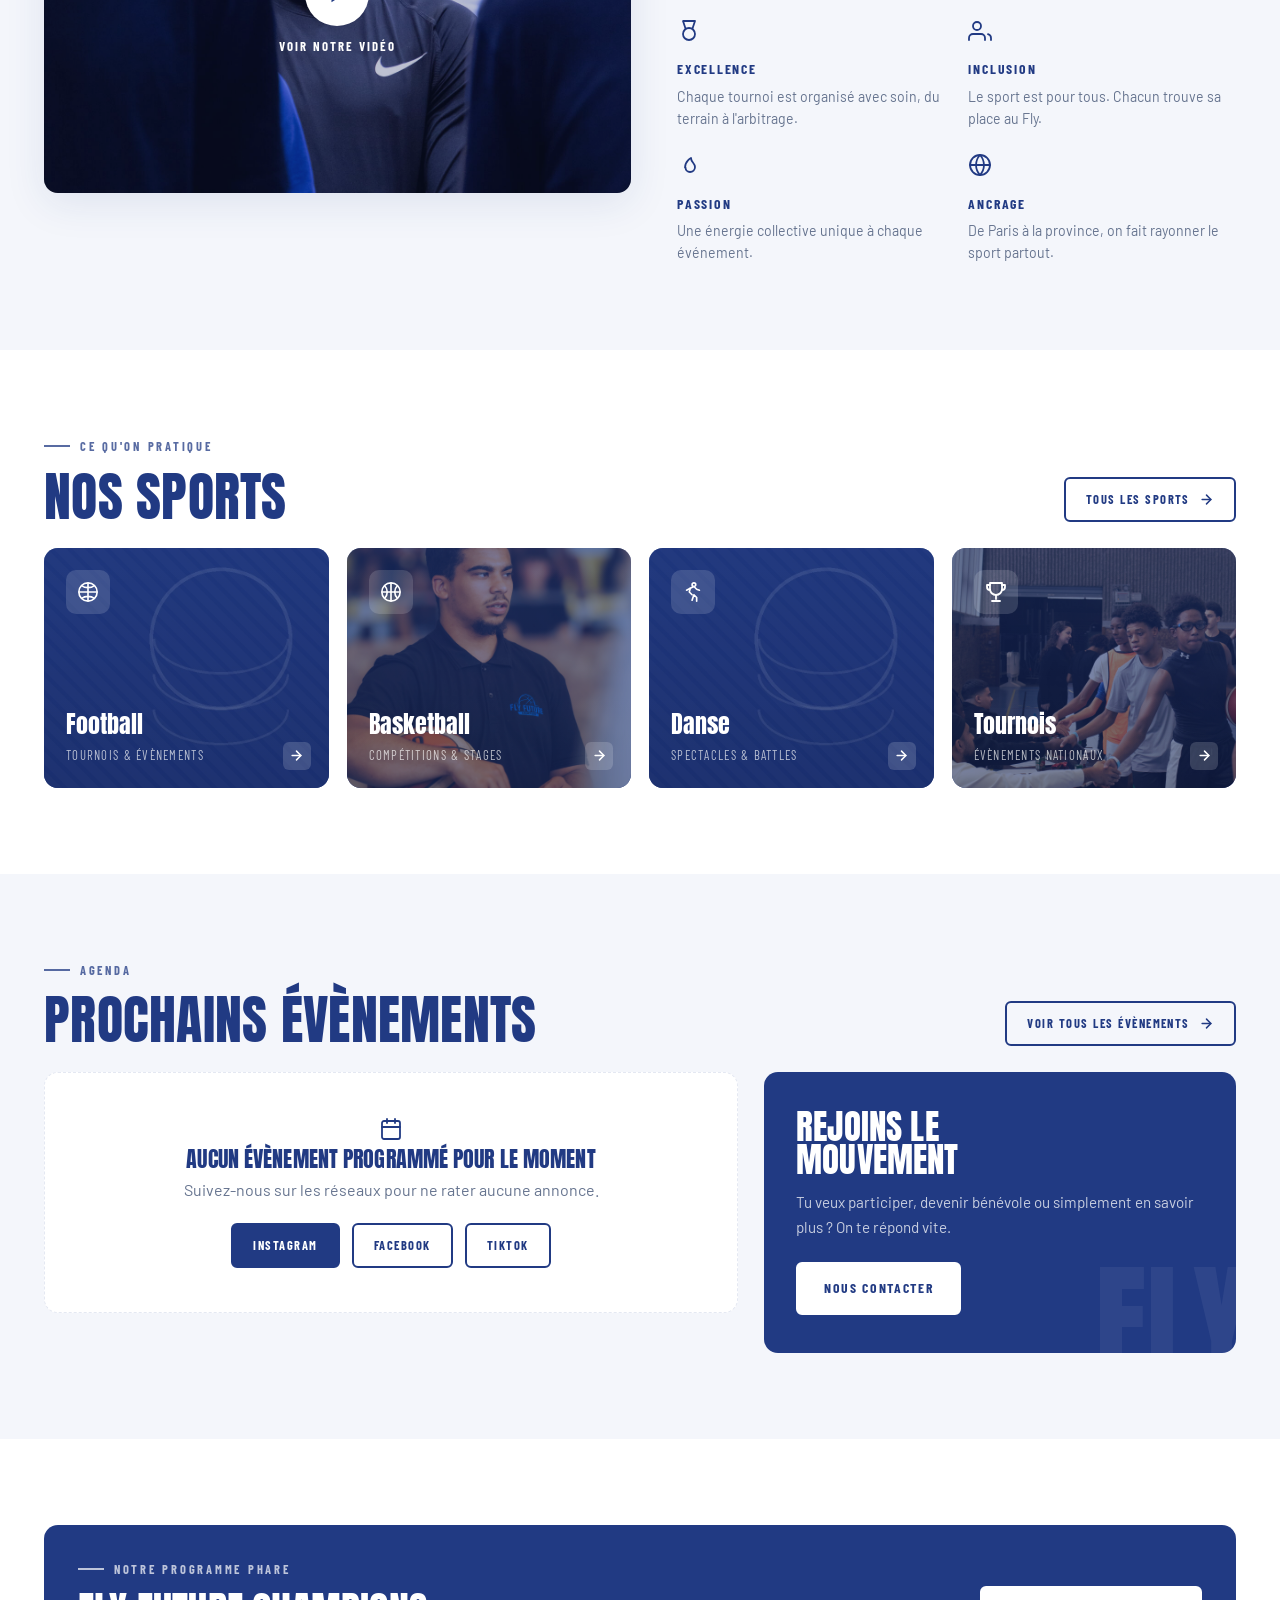
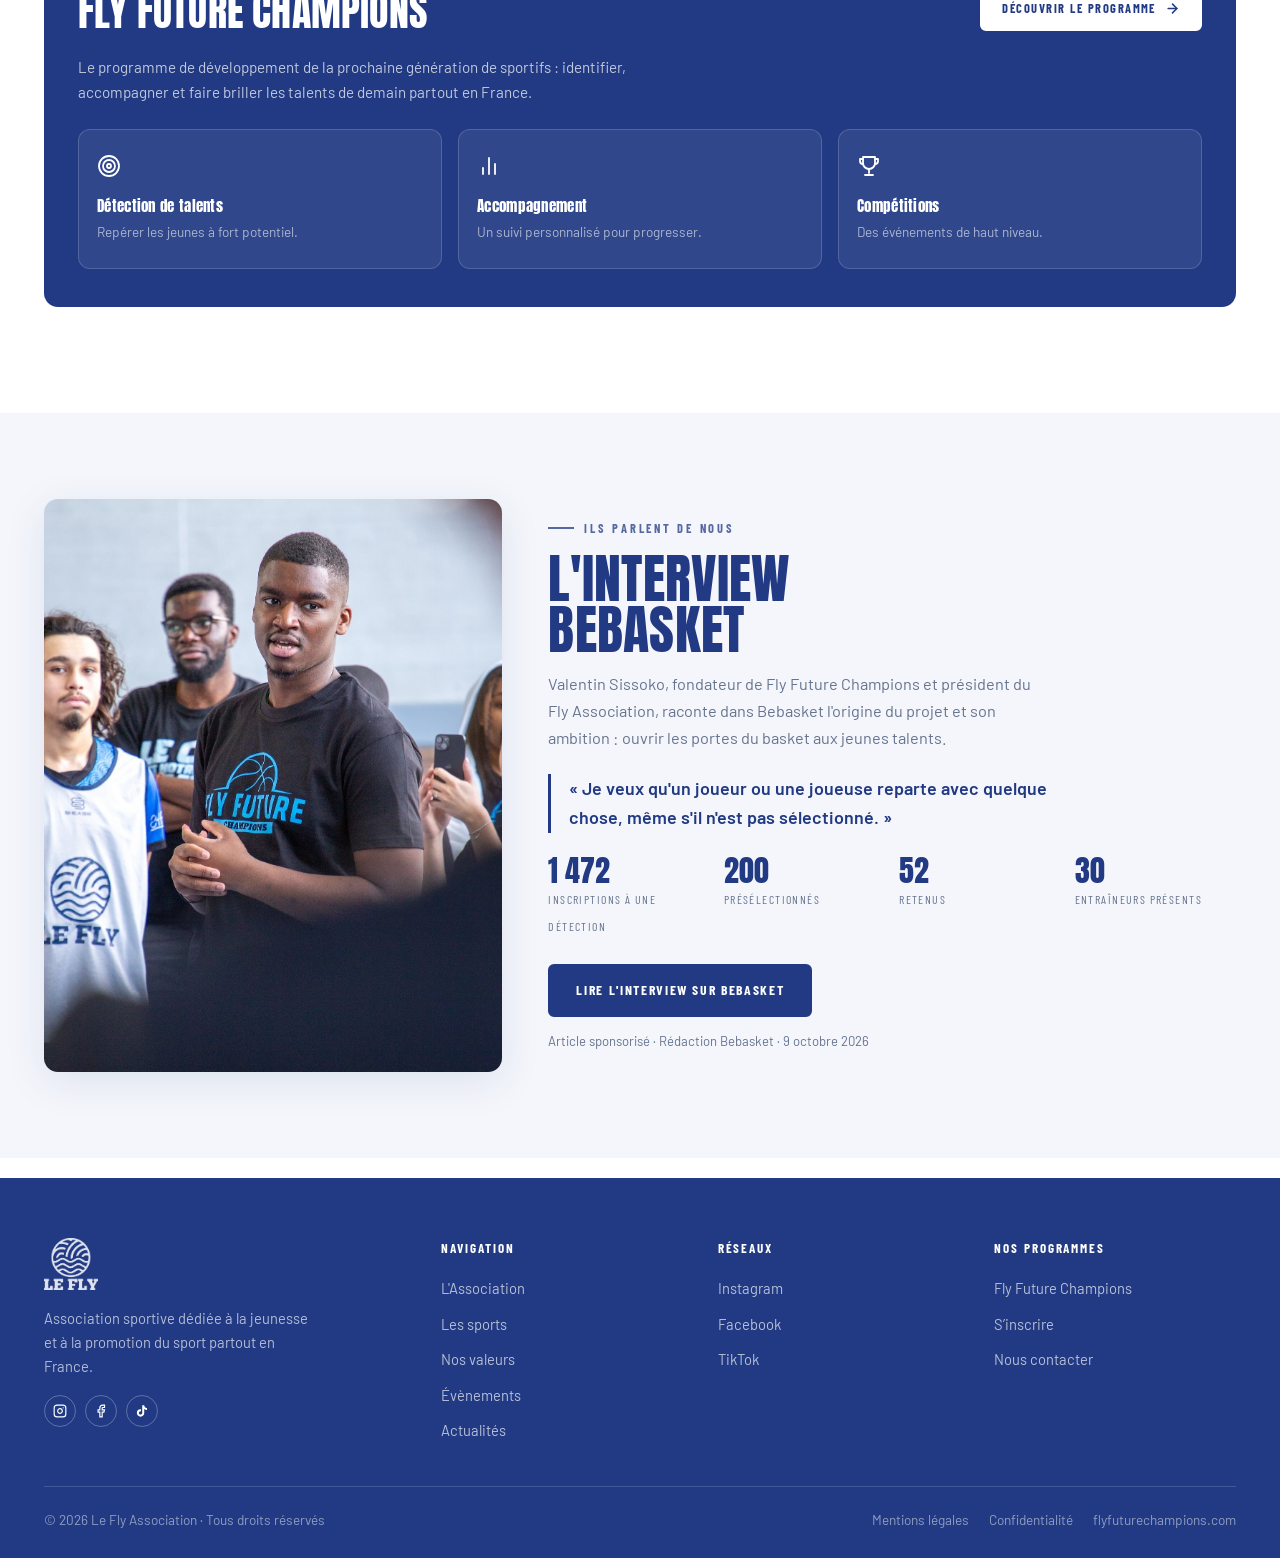
==== commit 81b7a056: "Back-office: mode apercu desactive (vraies donnees), CA evenement inclut les paiements joueurs, KPI " ====
--- a/index.html
+++ b/index.html
@@ -53,9 +53,7 @@
 <section class="hero">
   <div class="hero-in">
     <div class="reveal in">
-      <div class="eyebrow">Association sportive · France</div>
       <h1 class="hero-logo"><img src="assets/img/logo-navy.png" alt="Le Fly Association — Sport, Passion, Liberté" width="566" height="543"></h1>
-      <p class="hero-lead">Le Fly, c'est bien plus qu'une association. C'est un mouvement qui donne aux <strong>jeunes sportifs</strong> l'élan pour se dépasser, créer des liens et vivre des moments inoubliables.</p>
       <div class="hero-actions">
         <a href="evenements.html#inscription" class="btn btn-navy">S’inscrire au tournoi</a>
         <a href="association.html" class="btn btn-ghost">Découvrir Le Fly</a>
